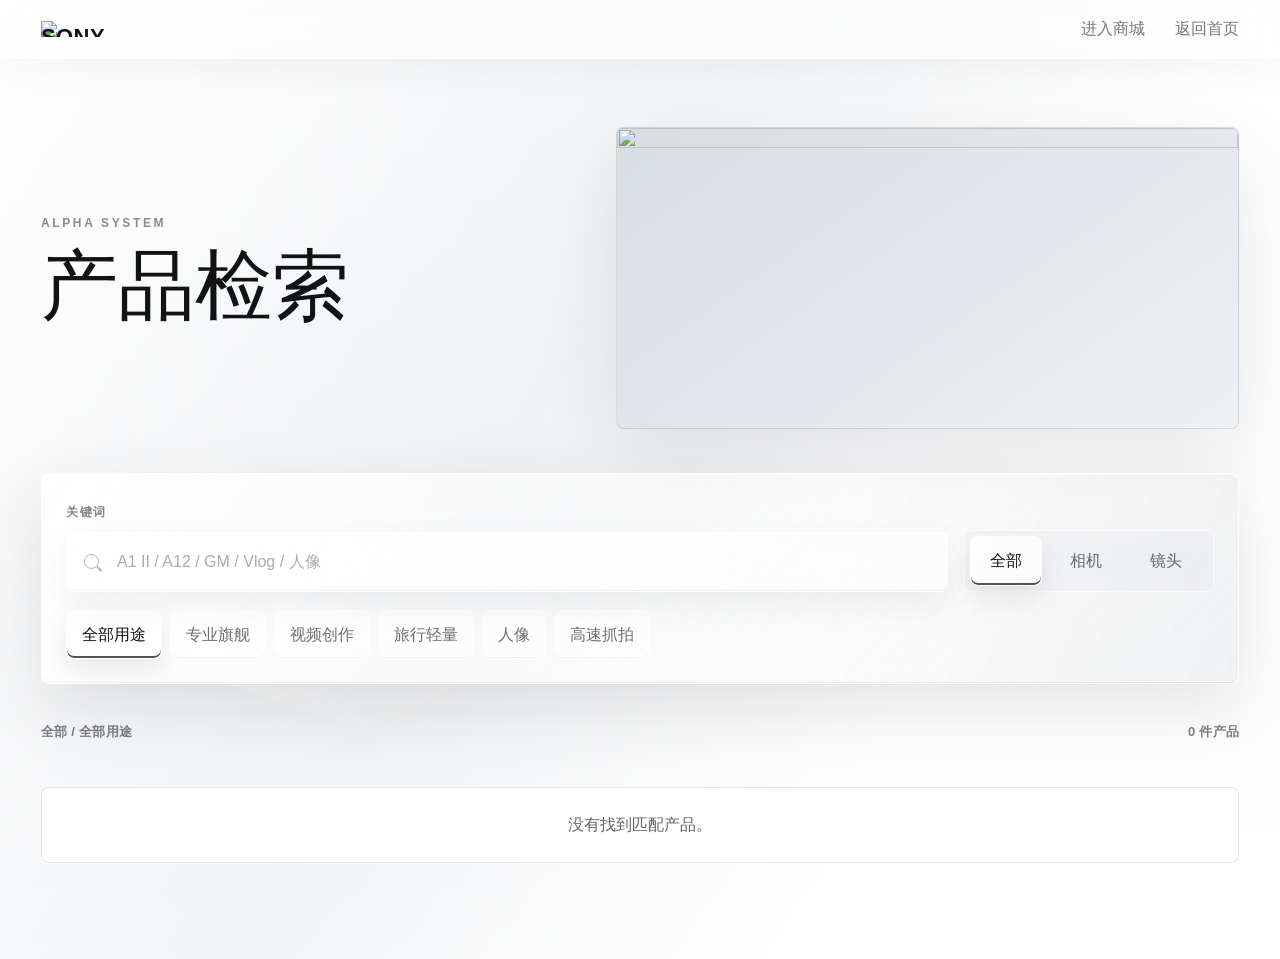
==== search.html @ 267b5fb0 "Add files via upload" ====
<!DOCTYPE html>
<html lang="zh-CN">
<head>
  <meta charset="UTF-8" />
  <meta name="viewport" content="width=device-width, initial-scale=1.0" />
  <title>Sony Alpha Search</title>
  <script>
    try {
      if (sessionStorage.getItem("sonySearchTransition") === "1") {
        document.documentElement.classList.add("search-arriving");
      }
    } catch (error) {}
  </script>
  <link rel="stylesheet" href="style.css?v=search-shop-nav" />
</head>
<body class="search-page">
  <header class="navbar">
    <div class="nav-inner">
      <a class="logo" href="index.html" aria-label="Sony Alpha Hub">
        <span class="logo-sony">
          <img src="images/sony_logo_icon_249569.png" alt="SONY">
        </span>
      </a>
      <nav class="nav-links" aria-label="&#39029;&#38754;&#23548;&#33322;">
        <a href="shop.html">&#36827;&#20837;&#21830;&#22478;</a>
        <a href="index.html">&#36820;&#22238;&#39318;&#39029;</a>
      </nav>
    </div>
  </header>

  <main class="search-shell">
    <section class="search-hero" aria-labelledby="search-title">
      <div class="search-title-block">
        <p>ALPHA SYSTEM</p>
        <h1 id="search-title">&#20135;&#21697;&#26816;&#32034;</h1>
      </div>
      <div class="search-visual" aria-hidden="true">
        <img src="images/home_alpha1ii_alphauniverse_hero.jpg" alt="">
      </div>
    </section>

    <section class="search-console" aria-label="&#26816;&#32034;&#26465;&#20214;">
      <div class="search-row">
        <div class="search-field">
          <label for="product-search">
            <span>&#20851;&#38190;&#35789;</span>
          </label>
          <div class="search-input-wrap">
            <input id="product-search" type="search" placeholder="A1 II / A12 / GM / Vlog / &#20154;&#20687;" autocomplete="off" aria-autocomplete="list" aria-controls="search-suggestions" aria-expanded="false">
            <div class="search-suggestions hidden" id="search-suggestions" role="listbox" aria-label="&#30456;&#20851;&#25628;&#32034;"></div>
          </div>
        </div>

        <div class="search-tabs" aria-label="&#20135;&#21697;&#31867;&#22411;">
          <button class="is-active" type="button" data-type="all">&#20840;&#37096;</button>
          <button type="button" data-type="camera">&#30456;&#26426;</button>
          <button type="button" data-type="lens">&#38236;&#22836;</button>
        </div>
      </div>

      <div class="search-chip-row" aria-label="&#29992;&#36884;&#31579;&#36873;">
        <button class="is-active" type="button" data-purpose="all">&#20840;&#37096;&#29992;&#36884;</button>
        <button type="button" data-purpose="pro">&#19987;&#19994;&#26071;&#33328;</button>
        <button type="button" data-purpose="video">&#35270;&#39057;&#21019;&#20316;</button>
        <button type="button" data-purpose="travel">&#26053;&#34892;&#36731;&#37327;</button>
        <button type="button" data-purpose="portrait">&#20154;&#20687;</button>
        <button type="button" data-purpose="action">&#39640;&#36895;&#25235;&#25293;</button>
      </div>
    </section>

    <section class="search-results-section" aria-live="polite">
      <div class="search-result-bar">
        <p id="search-summary">&#27491;&#22312;&#36733;&#20837;&#20135;&#21697;</p>
        <p id="search-count">0</p>
      </div>
      <div class="search-results-grid" id="search-results"></div>
      <p class="search-empty hidden" id="search-empty">&#27809;&#26377;&#25214;&#21040;&#21305;&#37197;&#20135;&#21697;&#12290;</p>
    </section>
  </main>

  <script src="data/sony_official_products_search.js" charset="UTF-8"></script>
  <script src="data/sony_official_product_details.js" charset="UTF-8"></script>
  <script src="search.js?v=shop-circle-sync" charset="UTF-8"></script>
</body>
</html>
---- style.css ----
* {
  box-sizing: border-box;
  margin: 0;
  padding: 0;
}

:root {
  --bg: #edf3f8;
  --surface: rgba(255, 255, 255, 0.86);
  --surface-strong: rgba(255, 255, 255, 0.94);
  --line: rgba(15, 23, 42, 0.08);
  --text: #102033;
  --muted: #5d6b7b;
  --accent: #0b5fff;
  --accent-soft: #dbe8ff;
  --sony-accent: #111317;
  --search-bg: #f6f7f8;
  --search-ink: #111315;
  --search-muted: #697078;
  --search-line: rgba(17, 19, 21, 0.09);
  --glass-bg: rgba(255, 255, 255, 0.58);
  --glass-bg-strong: rgba(255, 255, 255, 0.72);
  --glass-line: rgba(255, 255, 255, 0.72);
  --glass-shadow: 0 24px 70px rgba(17, 19, 21, 0.11);
  --glass-inner: inset 0 1px 0 rgba(255, 255, 255, 0.92), inset 0 -1px 0 rgba(17, 19, 21, 0.055);
  --shadow: 0 20px 50px rgba(16, 32, 51, 0.10);
  --content-max: 1800px;
  --page-gutter: clamp(18px, 3.2vw, 64px);
  --radius-soft: 8px;
}

html {
  scroll-behavior: smooth;
}

body {
  min-height: 100vh;
  font-family: "Microsoft YaHei", "PingFang SC", sans-serif;
  color: var(--text);
  line-height: 1.6;
  background:
    radial-gradient(circle at 10% 0%, rgba(11, 95, 255, 0.12), transparent 24%),
    radial-gradient(circle at 100% 0%, rgba(92, 181, 255, 0.16), transparent 22%),
    linear-gradient(180deg, #f5f8fc 0%, var(--bg) 55%, #f7fafc 100%);
}

body.intro-active {
  overflow: hidden;
}

body.is-transitioning {
  overflow: hidden;
}

a {
  color: inherit;
  text-decoration: none;
}

button,
input,
select {
  font: inherit;
}

.hidden {
  display: none !important;
}

.logo-intro {
  position: fixed;
  inset: 0;
  z-index: 9999;
  display: grid;
  place-items: center;
  overflow: hidden;
  background: transparent;
  pointer-events: none;
}

.logo-intro-backdrop {
  position: absolute;
  inset: 0;
  z-index: 0;
  background:
    linear-gradient(115deg, rgba(255, 255, 255, 0.08), transparent 38%),
    linear-gradient(160deg, #03040a 0%, #101722 48%, #050609 100%);
  will-change: opacity;
}

.logo-intro::after {
  content: "";
  position: absolute;
  inset: 0;
  z-index: 1;
  background: linear-gradient(90deg, transparent, rgba(255, 255, 255, 0.12), transparent);
  transform: translateX(-120%) skewX(-14deg);
  animation: introSweep 1.4s 0.35s ease both;
}

.logo-intro-mark {
  position: fixed;
  left: 50%;
  top: 50%;
  z-index: 2;
  width: clamp(160px, 28vw, 430px);
  text-shadow: 0 18px 48px rgba(0, 0, 0, 0.42);
  transform: translate(-50%, -50%) scale(0.94);
  transform-origin: center;
  opacity: 0;
  will-change: opacity, transform, filter;
}

.logo-intro-mark img {
  display: block;
  width: 100%;
  height: auto;
  filter: invert(1);
}

.navbar {
  position: sticky;
  top: 0;
  z-index: 100;
  backdrop-filter: blur(18px);
  background: rgba(255, 255, 255, 0.72);
  border-bottom: 1px solid rgba(255, 255, 255, 0.8);
}

.nav-inner {
  position: relative;
  width: 100%;
  max-width: var(--content-max);
  margin: 0 auto;
  padding: 16px var(--page-gutter);
  display: flex;
  align-items: center;
  justify-content: space-between;
  gap: 16px;
}

.logo {
  display: inline-flex;
  align-items: center;
  gap: 14px;
  font-size: 22px;
  font-weight: 800;
  letter-spacing: 0.02em;
}

.logo-sony {
  display: inline-flex;
  width: 72px;
  line-height: 0;
}

.logo-sony img {
  display: block;
  width: 100%;
  height: auto;
}

.logo-shop-title {
  display: inline-flex;
  align-items: center;
  border-left: 1px solid rgba(17, 19, 21, 0.18);
  padding-left: 14px;
  color: #111315;
  font-size: 17px;
  font-weight: 650;
  letter-spacing: 0.08em;
  line-height: 1;
  white-space: nowrap;
}

body.intro-active .logo-sony {
  opacity: 0;
}

.nav-links {
  display: flex;
  gap: 22px;
  color: var(--muted);
}

.nav-links a {
  position: relative;
  transition: color 0.25s ease;
}

.nav-links a:hover,
.nav-links a:focus-visible {
  color: var(--text);
}

.page-transition {
  position: fixed;
  inset: 0;
  z-index: 10000;
  overflow: hidden;
  pointer-events: none;
  opacity: 0;
  background: #ffffff;
  transform: translateY(100%);
  transition:
    opacity 0.18s ease,
    transform 0.72s cubic-bezier(0.22, 1, 0.36, 1);
}

.page-transition.is-active {
  opacity: 1;
  transform: translateY(0);
}

html.search-arriving .search-page {
  background: #ffffff;
}

html.search-arriving .search-page .navbar,
html.search-arriving .search-shell {
  opacity: 0;
  transform: translateY(18px);
  filter: blur(10px);
}

.search-arrival {
  position: fixed;
  inset: 0;
  z-index: 10000;
  background: #ffffff;
  pointer-events: none;
  animation: searchArrivalOut 0.58s 0.08s cubic-bezier(0.22, 1, 0.36, 1) forwards;
}

.search-page.is-ready .navbar,
.search-page.is-ready .search-shell {
  animation: searchContentIn 0.86s cubic-bezier(0.22, 1, 0.36, 1) both;
}

.hero {
  position: relative;
  overflow: hidden;
  min-height: 76vh;
  padding: 96px var(--page-gutter) 84px;
  display: flex;
  align-items: center;
  justify-content: center;
  text-align: center;
  color: #ffffff;
  background:
    linear-gradient(rgba(3, 10, 24, 0.66), rgba(3, 10, 24, 0.68)),
    url("images/home_alpha1ii_alphauniverse_hero.jpg") center/cover no-repeat;
}

.hero::before {
  content: "";
  position: absolute;
  inset: 0;
  background:
    radial-gradient(circle at 16% 24%, rgba(34, 118, 255, 0.28), transparent 24%),
    radial-gradient(circle at 84% 18%, rgba(255, 255, 255, 0.16), transparent 18%),
    linear-gradient(180deg, transparent 0%, rgba(3, 10, 24, 0.2) 100%);
  pointer-events: none;
}

.home-page {
  background: #111820;
}

.home-page .navbar {
  position: fixed;
  left: 0;
  right: 0;
  background: transparent;
  border-bottom: none;
  backdrop-filter: none;
  pointer-events: none;
}

.home-page .nav-inner {
  justify-content: flex-start;
  padding-top: 28px;
}

.home-page .logo-sony img {
  filter: invert(1) drop-shadow(0 10px 22px rgba(0, 0, 0, 0.34));
}

.home-page .logo {
  pointer-events: auto;
}

.home-page .nav-links {
  color: rgba(255, 255, 255, 0.78);
}

.home-page .nav-links a:hover,
.home-page .nav-links a:focus-visible {
  color: #d65a00;
}

.search-page {
  color: var(--search-ink);
  background:
    linear-gradient(118deg, rgba(255, 255, 255, 0.92), rgba(233, 236, 239, 0.52) 42%, rgba(255, 255, 255, 0.86) 72%),
    linear-gradient(180deg, #ffffff 0%, var(--search-bg) 54%, #ffffff 100%);
}

.search-page .navbar {
  position: sticky;
  background: rgba(255, 255, 255, 0.48);
  border-bottom: 1px solid rgba(255, 255, 255, 0.68);
  box-shadow: 0 12px 36px rgba(17, 19, 21, 0.045);
  backdrop-filter: blur(28px) saturate(1.28);
  -webkit-backdrop-filter: blur(28px) saturate(1.28);
}

.search-page .logo-sony img {
  filter: none;
}

.search-page .nav-links {
  color: rgba(20, 23, 26, 0.58);
}

.search-page .nav-links a:hover,
.search-page .nav-links a:focus-visible {
  color: var(--search-ink);
}

.shop-page {
  color: #111315;
  background: #f6f7f8;
}

.shop-page .navbar {
  position: sticky;
  background: rgba(255, 255, 255, 0.82);
  border-bottom: 1px solid rgba(17, 19, 21, 0.08);
  box-shadow: 0 10px 34px rgba(17, 19, 21, 0.045);
  backdrop-filter: blur(24px) saturate(1.18);
  -webkit-backdrop-filter: blur(24px) saturate(1.18);
}

.shop-page .logo-sony img {
  filter: none;
}

.shop-page .nav-links {
  color: rgba(17, 19, 21, 0.56);
}

.shop-page .nav-links a:hover,
.shop-page .nav-links a:focus-visible {
  color: #111315;
}

.store-page {
  color: #111315;
  background:
    radial-gradient(circle at top left, rgba(255, 255, 255, 0.96), rgba(244, 245, 247, 0) 42%),
    linear-gradient(180deg, #f6f7f8 0%, #eff1f3 100%);
}

.store-page .navbar {
  position: sticky;
  background: rgba(255, 255, 255, 0.82);
  border-bottom: 1px solid rgba(17, 19, 21, 0.08);
  box-shadow: 0 10px 34px rgba(17, 19, 21, 0.045);
  backdrop-filter: blur(24px) saturate(1.18);
  -webkit-backdrop-filter: blur(24px) saturate(1.18);
}

.store-page .logo-sony img {
  filter: none;
}

.store-page .nav-links {
  color: rgba(17, 19, 21, 0.56);
}

.store-page .nav-links a:hover,
.store-page .nav-links a:focus-visible {
  color: #111315;
}

.store-shell {
  width: min(1400px, calc(100vw - 48px));
  margin: 0 auto;
  padding: 28px 0 48px;
}

.store-grid {
  display: grid;
  grid-template-columns: minmax(320px, 420px) minmax(0, 1fr);
  gap: 24px;
  align-items: stretch;
}

.store-panel,
.store-map-card {
  border: 1px solid rgba(17, 19, 21, 0.08);
  border-radius: 14px;
  background: rgba(255, 255, 255, 0.76);
  box-shadow:
    0 18px 48px rgba(17, 19, 21, 0.07),
    inset 0 1px 0 rgba(255, 255, 255, 0.88);
  backdrop-filter: blur(18px) saturate(1.1);
  -webkit-backdrop-filter: blur(18px) saturate(1.1);
}

.store-panel {
  padding: 28px;
  display: flex;
  flex-direction: column;
  gap: 22px;
}

.store-panel-head {
  display: grid;
  gap: 10px;
}

.store-panel-head p,
.store-results-head p,
.store-map-head p {
  margin: 0;
  font-size: 11px;
  letter-spacing: 0.24em;
  text-transform: uppercase;
  color: rgba(17, 19, 21, 0.42);
}

.store-panel-head h1,
.store-results-head h2,
.store-map-head h2 {
  margin: 0;
  font-size: clamp(32px, 4vw, 54px);
  font-weight: 520;
  line-height: 0.94;
}

.store-results-head h2,
.store-map-head h2 {
  font-size: 22px;
  line-height: 1.02;
}

.store-lead {
  margin: 0;
  max-width: 28ch;
  color: rgba(17, 19, 21, 0.62);
  font-size: 15px;
  line-height: 1.65;
}

.store-story {
  margin: 2px 0 0;
  color: rgba(17, 19, 21, 0.58);
  font-size: 13px;
  line-height: 1.85;
}

.store-search-form,
.store-field {
  display: block;
}

.store-field span {
  display: block;
  margin-bottom: 10px;
  color: rgba(17, 19, 21, 0.56);
  font-size: 12px;
  font-weight: 600;
}

.store-search-row {
  display: grid;
  grid-template-columns: minmax(0, 1fr) auto;
  gap: 10px;
}

.store-search-row input,
.store-search-row button,
.store-map-head button,
.store-quick-actions button {
  height: 48px;
  border-radius: 10px;
  font-size: 14px;
}

.store-search-row input {
  width: 100%;
  border: 1px solid rgba(17, 19, 21, 0.08);
  padding: 0 16px;
  background: rgba(248, 249, 250, 0.96);
  color: #111315;
  outline: none;
  transition:
    border-color 0.2s ease,
    box-shadow 0.2s ease,
    background 0.2s ease;
}

.store-search-row input:focus {
  border-color: rgba(17, 19, 21, 0.16);
  background: #ffffff;
  box-shadow: 0 0 0 4px rgba(17, 19, 21, 0.05);
}

.store-search-row button,
.store-map-head button {
  border: 1px solid rgba(17, 19, 21, 0.1);
  padding: 0 18px;
  background: #111315;
  color: #ffffff;
  cursor: pointer;
  transition:
    transform 0.2s ease,
    background 0.2s ease,
    border-color 0.2s ease;
}

.store-search-row button:hover,
.store-search-row button:focus-visible,
.store-map-head button:hover,
.store-map-head button:focus-visible {
  transform: translateY(-1px);
  background: #24282c;
}

.store-search-row button[disabled] {
  opacity: 0.6;
  cursor: wait;
  transform: none;
}

.store-quick-actions {
  display: flex;
  flex-wrap: wrap;
  gap: 10px;
}

.store-quick-actions button {
  border: 1px solid rgba(17, 19, 21, 0.08);
  padding: 0 16px;
  background: rgba(255, 255, 255, 0.72);
  color: rgba(17, 19, 21, 0.76);
  cursor: pointer;
  transition:
    transform 0.2s ease,
    border-color 0.2s ease,
    background 0.2s ease,
    color 0.2s ease;
}

.store-quick-actions button:hover,
.store-quick-actions button:focus-visible {
  transform: translateY(-1px);
  border-color: rgba(17, 19, 21, 0.16);
  background: #ffffff;
  color: #111315;
}

.store-panel-note {
  display: flex;
  justify-content: space-between;
  align-items: center;
  gap: 14px;
  padding: 14px 16px;
  border: 1px solid rgba(17, 19, 21, 0.06);
  border-radius: 10px;
  background: rgba(248, 249, 250, 0.74);
  color: rgba(17, 19, 21, 0.56);
  font-size: 13px;
}

.store-panel-note a {
  color: #111315;
  text-decoration: none;
}

.store-results {
  min-height: 0;
  display: flex;
  flex-direction: column;
  gap: 14px;
}

.store-results-head {
  display: grid;
  gap: 6px;
}

.store-results-list {
  display: grid;
  gap: 12px;
  max-height: min(46vh, 480px);
  overflow: auto;
  padding-right: 4px;
}

.store-result-card {
  border: 1px solid rgba(17, 19, 21, 0.08);
  border-radius: 12px;
  padding: 16px 18px;
  background: rgba(255, 255, 255, 0.82);
  cursor: pointer;
  transition:
    transform 0.2s ease,
    border-color 0.2s ease,
    box-shadow 0.2s ease,
    background 0.2s ease;
}

.store-result-card:hover,
.store-result-card:focus-visible,
.store-result-card.is-active {
  border-color: rgba(17, 19, 21, 0.14);
  background: #ffffff;
  box-shadow: 0 12px 28px rgba(17, 19, 21, 0.06);
  transform: translateY(-1px);
}

.store-result-card.is-empty,
.store-result-card.is-loading {
  cursor: default;
}

.store-result-card.is-empty:hover,
.store-result-card.is-loading:hover {
  transform: none;
}

.store-result-card h3 {
  margin: 0 0 8px;
  font-size: 20px;
  font-weight: 520;
  line-height: 1.1;
}

.store-result-card p {
  margin: 0;
  color: rgba(17, 19, 21, 0.6);
  font-size: 13px;
  line-height: 1.7;
}

.store-result-kicker {
  margin-bottom: 10px !important;
  color: rgba(17, 19, 21, 0.4) !important;
  font-size: 11px !important;
  font-weight: 700;
  letter-spacing: 0.18em;
  text-transform: uppercase;
}

.store-map-card {
  min-height: calc(100vh - 160px);
  padding: 18px;
  display: flex;
  flex-direction: column;
  gap: 14px;
}

.store-map-head {
  display: flex;
  justify-content: space-between;
  align-items: center;
  gap: 16px;
  padding: 8px 6px 0;
}

.store-map-head button {
  height: 46px;
  border: 1px solid rgba(17, 19, 21, 0.1);
  border-radius: 10px;
  padding: 0 18px;
  background: rgba(248, 249, 250, 0.96);
  color: #111315;
  cursor: pointer;
  transition:
    transform 0.2s ease,
    background 0.2s ease,
    border-color 0.2s ease;
}

.store-map-head button:hover,
.store-map-head button:focus-visible {
  transform: translateY(-1px);
  background: #ffffff;
}

.store-map-shell {
  position: relative;
  flex: 1;
  min-height: 580px;
  overflow: hidden;
  border: 1px solid rgba(17, 19, 21, 0.08);
  border-radius: 12px;
  background:
    radial-gradient(circle at top, rgba(255, 255, 255, 0.66), rgba(240, 242, 244, 0.3)),
    #edf0f2;
}

#store-map {
  width: 100%;
  height: 100%;
}

.store-map-shell .leaflet-control-zoom {
  border: 1px solid rgba(17, 19, 21, 0.08);
  overflow: hidden;
  border-radius: 10px;
  box-shadow: 0 14px 34px rgba(17, 19, 21, 0.08);
}

.store-map-shell .leaflet-control-zoom a {
  width: 38px;
  height: 38px;
  line-height: 38px;
  color: #111315;
  background: rgba(255, 255, 255, 0.94);
}

.store-map-shell .leaflet-popup-content-wrapper,
.store-map-shell .leaflet-popup-tip {
  background: rgba(255, 255, 255, 0.96);
  color: #111315;
}

.store-map-shell .leaflet-control-attribution {
  padding: 2px 6px;
  border-radius: 8px 0 0 0;
  background: rgba(255, 255, 255, 0.86);
}

html.shop-arriving .shop-page {
  background: #ffffff;
}

html.shop-arriving .shop-page .navbar,
html.shop-arriving .shop-shell {
  opacity: 1;
  transform: none;
  filter: none;
}

html.shop-arriving .shop-page::before {
  content: "";
  position: fixed;
  inset: 0;
  z-index: 30000;
  background: #ffffff;
  pointer-events: none;
  animation: shopArrivalBackdrop 0.9s cubic-bezier(0.22, 1, 0.36, 1) forwards;
}

.shop-page.is-ready {
  animation: shopCircleReveal 0.9s cubic-bezier(0.22, 1, 0.36, 1) both;
  transform-origin: center;
}

.shop-page.is-ready .navbar,
.shop-page.is-ready .shop-shell,
.shop-page.is-ready .shop-floating-cart {
  animation: shopContentSoftIn 0.78s 0.04s cubic-bezier(0.22, 1, 0.36, 1) both;
}

.shop-shell {
  width: min(100%, var(--content-max));
  margin: 0 auto;
  padding: 18px var(--page-gutter) 96px;
}

.shop-toolbar {
  position: sticky;
  top: 70px;
  z-index: 40;
  margin-top: 0;
  display: grid;
  grid-template-columns: minmax(260px, 1fr) auto;
  gap: 18px;
  align-items: end;
  padding: 16px 0;
  background: rgba(246, 247, 248, 0.88);
  backdrop-filter: blur(20px);
  -webkit-backdrop-filter: blur(20px);
}

.shop-search {
  display: grid;
  gap: 8px;
  position: relative;
}

.shop-search span,
.shop-sort span {
  color: rgba(17, 19, 21, 0.46);
  font-size: 12px;
  font-weight: 760;
  letter-spacing: 0.12em;
}

.shop-search input,
.shop-sort select {
  height: 48px;
  border: 1px solid rgba(17, 19, 21, 0.12);
  border-radius: 8px;
  color: #111315;
  background: #ffffff;
  outline: none;
}

.shop-search input {
  width: 100%;
  padding: 0 16px;
  font-size: 16px;
}

.shop-search input:focus,
.shop-sort select:focus {
  border-color: rgba(17, 19, 21, 0.36);
  box-shadow: 0 0 0 4px rgba(17, 19, 21, 0.06);
}

#shop-search-suggestions {
  top: calc(100% + 12px);
  z-index: 140;
}

.shop-type-tabs {
  min-height: 48px;
  display: inline-flex;
  align-items: center;
  gap: 4px;
  border: 1px solid rgba(17, 19, 21, 0.12);
  border-radius: 8px;
  padding: 4px;
  background: #ffffff;
}

.shop-type-tabs button {
  min-width: 68px;
  height: 38px;
  border: 0;
  border-radius: 7px;
  padding: 0 16px;
  color: rgba(17, 19, 21, 0.56);
  background: transparent;
  font-size: 14px;
  font-weight: 680;
  cursor: pointer;
  transition: background 0.18s ease, color 0.18s ease, transform 0.18s ease;
}

.shop-type-tabs button:hover,
.shop-type-tabs button:focus-visible {
  color: #111315;
  background: #f2f3f4;
}

.shop-type-tabs button.is-active {
  color: #ffffff;
  background: #111315;
}

.navbar .shop-type-tabs {
  position: absolute;
  left: 50%;
  margin-right: 0;
  min-height: 42px;
  gap: 36px;
  border: 0;
  padding: 0;
  background: transparent;
  transform: translateX(-50%);
}

.navbar .shop-type-tabs button {
  position: relative;
  min-width: 0;
  height: 42px;
  border-radius: 0;
  padding: 0 4px;
  color: rgba(17, 19, 21, 0.5);
  background: transparent;
  font-size: 14px;
  letter-spacing: 0.12em;
}

.navbar .shop-type-tabs button.is-active {
  color: #111315;
  background: transparent;
}

.navbar .shop-type-tabs button::after {
  content: "";
  position: absolute;
  right: 4px;
  bottom: 6px;
  left: 4px;
  height: 1px;
  background: #111315;
  opacity: 0;
  transform: scaleX(0.28);
  transform-origin: center;
  transition: opacity 0.22s ease, transform 0.22s ease;
}

.navbar .shop-type-tabs button:hover,
.navbar .shop-type-tabs button:focus-visible {
  color: #111315;
  background: transparent;
}

.navbar .shop-type-tabs button.is-active::after,
.navbar .shop-type-tabs button:hover::after,
.navbar .shop-type-tabs button:focus-visible::after {
  opacity: 1;
  transform: scaleX(1);
}

.shop-sort {
  display: flex;
  align-items: end;
  gap: 14px;
}

.shop-sort select {
  min-width: 156px;
  padding: 0 38px 0 14px;
}

.shop-layout {
  margin-top: 26px;
  display: grid;
  grid-template-columns: 260px minmax(0, 1fr);
  gap: clamp(24px, 3vw, 46px);
  align-items: start;
}

.shop-filter {
  position: sticky;
  top: 166px;
  align-self: start;
  max-height: calc(100vh - 188px);
  display: grid;
  gap: 26px;
  overflow-y: auto;
  overscroll-behavior: contain;
  padding-right: 22px;
  padding-bottom: 12px;
  border-right: 1px solid rgba(17, 19, 21, 0.1);
  scrollbar-gutter: stable;
}

.shop-filter::-webkit-scrollbar {
  width: 6px;
}

.shop-filter::-webkit-scrollbar-track {
  background: transparent;
}

.shop-filter::-webkit-scrollbar-thumb {
  border-radius: 999px;
  background: rgba(17, 19, 21, 0.18);
}

.shop-filter:hover::-webkit-scrollbar-thumb {
  background: rgba(17, 19, 21, 0.28);
}

.shop-filter-head {
  display: flex;
  align-items: center;
  justify-content: space-between;
  gap: 12px;
}

.shop-filter-head p {
  color: rgba(17, 19, 21, 0.42);
  font-size: 12px;
  font-weight: 800;
  letter-spacing: 0.22em;
}

.shop-filter-head button,
.shop-filter-group button,
.shop-type-tabs button,
.shop-cart-toggle,
.shop-card-actions button,
.shop-card-actions a,
.shop-cart-head button,
.shop-cart-foot button,
.shop-cart-item button {
  border-radius: 8px;
  cursor: pointer;
}

.shop-filter-head button {
  border: 0;
  color: rgba(17, 19, 21, 0.54);
  background: transparent;
}

.shop-filter-group {
  display: grid;
  gap: 8px;
}

.shop-filter-group h2 {
  margin-bottom: 4px;
  color: rgba(17, 19, 21, 0.84);
  font-size: 15px;
  font-weight: 650;
}

.shop-filter-group button {
  border: 1px solid transparent;
  padding: 10px 12px;
  color: rgba(17, 19, 21, 0.58);
  background: transparent;
  text-align: left;
  transition: background 0.2s ease, color 0.2s ease, border-color 0.2s ease, transform 0.2s ease;
}

.shop-filter-group button:hover,
.shop-filter-group button:focus-visible,
.shop-filter-group button.is-active {
  color: #111315;
  border-color: rgba(17, 19, 21, 0.12);
  background: #ffffff;
  transform: translateX(2px);
}

.shop-products {
  min-width: 0;
}

.shop-products-head {
  margin-bottom: 18px;
  display: flex;
  align-items: center;
  justify-content: space-between;
  gap: 16px;
}

.shop-products-head p {
  color: rgba(17, 19, 21, 0.52);
  font-size: 14px;
}

.shop-cart-toggle {
  border: 1px solid rgba(17, 19, 21, 0.14);
  padding: 10px 14px;
  color: #111315;
  background: #ffffff;
  transition: transform 0.2s ease, border-color 0.2s ease;
}

.shop-cart-toggle:hover,
.shop-cart-toggle:focus-visible {
  transform: translateY(-1px);
  border-color: rgba(17, 19, 21, 0.32);
}

.shop-cart-toggle span {
  margin-left: 8px;
  color: rgba(17, 19, 21, 0.52);
}

.shop-floating-action {
  position: fixed;
  right: clamp(16px, 2.8vw, 42px);
  z-index: 18000;
  width: 58px;
  height: 58px;
  display: grid;
  place-items: center;
  border: 1px solid rgba(17, 19, 21, 0.1);
  border-radius: 8px;
  background: rgba(255, 255, 255, 0.9);
  box-shadow:
    0 18px 46px rgba(17, 19, 21, 0.16),
    inset 0 1px 0 rgba(255, 255, 255, 0.94);
  opacity: 0;
  pointer-events: none;
  transform: translateY(12px) scale(0.96);
  transition:
    opacity 0.24s ease,
    transform 0.28s cubic-bezier(0.22, 1, 0.36, 1),
    background 0.2s ease,
    border-color 0.2s ease;
  backdrop-filter: blur(18px) saturate(1.16);
  -webkit-backdrop-filter: blur(18px) saturate(1.16);
}

.shop-floating-cart {
  bottom: clamp(18px, 3vw, 42px);
}

.shop-floating-order {
  bottom: calc(clamp(18px, 3vw, 42px) + 74px);
}

.shop-floating-action.is-visible {
  opacity: 1;
  pointer-events: auto;
  transform: translateY(0) scale(1);
}

.shop-floating-action:hover,
.shop-floating-action:focus-visible {
  border-color: rgba(17, 19, 21, 0.22);
  background: #ffffff;
  transform: translateY(-2px) scale(1);
}

.shop-service-widget {
  position: fixed;
  top: 41%;
  right: clamp(16px, 2.8vw, 42px);
  z-index: 18000;
  width: 58px;
  height: 58px;
  display: flex;
  align-items: center;
  overflow: visible;
  border: 1px solid rgba(17, 19, 21, 0.1);
  border-radius: 8px;
  background: rgba(255, 255, 255, 0.9);
  box-shadow:
    0 18px 46px rgba(17, 19, 21, 0.16),
    inset 0 1px 0 rgba(255, 255, 255, 0.94);
  opacity: 0;
  pointer-events: none;
  transform: translateY(-50%) translateY(12px) scale(0.96);
  transition:
    width 0.32s cubic-bezier(0.22, 1, 0.36, 1),
    opacity 0.24s ease,
    transform 0.28s cubic-bezier(0.22, 1, 0.36, 1),
    background 0.2s ease,
    border-color 0.2s ease,
    box-shadow 0.2s ease;
  backdrop-filter: blur(18px) saturate(1.16);
  -webkit-backdrop-filter: blur(18px) saturate(1.16);
}

.shop-service-widget.is-visible {
  opacity: 1;
  pointer-events: auto;
  transform: translateY(-50%) scale(1);
}

.shop-service-widget.is-open {
  width: min(360px, calc(100vw - 32px));
}

.shop-service-widget:hover,
.shop-service-widget:focus-within {
  border-color: rgba(17, 19, 21, 0.22);
  background: #ffffff;
  transform: translateY(-50%) translateY(-2px) scale(1);
  box-shadow:
    0 22px 52px rgba(17, 19, 21, 0.18),
    inset 0 1px 0 rgba(255, 255, 255, 0.96);
}

.shop-service-widget::after {
  content: attr(data-tooltip);
  position: absolute;
  right: calc(100% + 12px);
  top: 50%;
  width: max-content;
  max-width: 140px;
  transform: translate(6px, -50%);
  border: 1px solid rgba(17, 19, 21, 0.1);
  border-radius: 8px;
  padding: 8px 10px;
  color: #111315;
  background: rgba(255, 255, 255, 0.96);
  box-shadow:
    0 14px 34px rgba(17, 19, 21, 0.14),
    inset 0 1px 0 rgba(255, 255, 255, 0.96);
  opacity: 0;
  pointer-events: none;
  font-size: 13px;
  font-weight: 680;
  white-space: nowrap;
  transition:
    opacity 0.2s ease,
    transform 0.24s cubic-bezier(0.22, 1, 0.36, 1);
  transition-delay: 0s;
}

.shop-service-widget:not(.is-open):hover::after,
.shop-service-widget:not(.is-open):focus-within::after {
  opacity: 1;
  transform: translate(0, -50%);
  transition-delay: 0.6s;
}

.shop-service-toggle {
  flex: 0 0 58px;
  width: 58px;
  height: 58px;
  display: grid;
  place-items: center;
  border: 0;
  padding: 0;
  background: transparent;
  cursor: pointer;
}

.shop-service-toggle img {
  width: 30px;
  height: 30px;
  object-fit: contain;
}

.shop-service-panel {
  min-width: 0;
  flex: 1;
  display: flex;
  align-items: center;
  gap: 10px;
  overflow: hidden;
  padding: 0 14px 0 6px;
  opacity: 0;
  transform: translateX(14px);
  pointer-events: none;
  transition:
    opacity 0.2s ease,
    transform 0.24s cubic-bezier(0.22, 1, 0.36, 1);
}

.shop-service-widget.is-open .shop-service-panel {
  opacity: 1;
  transform: translateX(0);
  pointer-events: auto;
}

.shop-service-panel input {
  width: 100%;
  min-width: 0;
  height: 40px;
  border: 1px solid rgba(17, 19, 21, 0.1);
  border-radius: 8px;
  padding: 0 14px;
  color: #111315;
  background: rgba(248, 249, 250, 0.96);
  font-size: 14px;
  outline: none;
}

.shop-service-panel input:focus {
  border-color: rgba(17, 19, 21, 0.22);
  background: #ffffff;
  box-shadow: 0 0 0 3px rgba(17, 19, 21, 0.06);
}

.shop-service-send {
  flex: 0 0 40px;
  width: 40px;
  height: 40px;
  display: grid;
  place-items: center;
  border: 1px solid rgba(17, 19, 21, 0.1);
  border-radius: 8px;
  padding: 0;
  color: #111315;
  background: rgba(248, 249, 250, 0.96);
  font-size: 20px;
  line-height: 1;
  cursor: pointer;
  transition:
    transform 0.2s ease,
    background 0.2s ease,
    border-color 0.2s ease,
    box-shadow 0.2s ease;
}

.shop-service-send:hover,
.shop-service-send:focus-visible {
  transform: translateY(-1px);
  background: #ffffff;
  border-color: rgba(17, 19, 21, 0.16);
  box-shadow: 0 8px 18px rgba(17, 19, 21, 0.08);
}

.shop-service-send img {
  width: 22px;
  height: 22px;
  object-fit: contain;
  display: block;
}

.shop-floating-action img {
  width: 30px;
  height: 30px;
  object-fit: contain;
}

.shop-floating-action::after {
  content: attr(data-tooltip);
  position: absolute;
  right: calc(100% + 12px);
  top: 50%;
  width: max-content;
  max-width: 140px;
  transform: translate(6px, -50%);
  border: 1px solid rgba(17, 19, 21, 0.1);
  border-radius: 8px;
  padding: 8px 10px;
  color: #111315;
  background: rgba(255, 255, 255, 0.96);
  box-shadow:
    0 14px 34px rgba(17, 19, 21, 0.14),
    inset 0 1px 0 rgba(255, 255, 255, 0.96);
  opacity: 0;
  pointer-events: none;
  font-size: 13px;
  font-weight: 680;
  white-space: nowrap;
  transition:
    opacity 0.2s ease,
    transform 0.24s cubic-bezier(0.22, 1, 0.36, 1);
  transition-delay: 0s;
}

.shop-floating-action:hover::after,
.shop-floating-action:focus-visible::after {
  opacity: 1;
  transform: translate(0, -50%);
  transition-delay: 0.6s;
}

.shop-floating-action > span {
  position: absolute;
  top: -7px;
  right: -7px;
  min-width: 22px;
  height: 22px;
  display: grid;
  place-items: center;
  border: 2px solid #ffffff;
  border-radius: 999px;
  padding: 0 6px;
  color: #ffffff;
  background: #111315;
  font-size: 12px;
  font-weight: 760;
  line-height: 1;
}

.shop-grid {
  display: grid;
  grid-template-columns: repeat(3, minmax(0, 1fr));
  gap: 18px;
}

.shop-card {
  overflow: hidden;
  border: 1px solid rgba(17, 19, 21, 0.09);
  border-radius: 8px;
  background: #ffffff;
  transition: transform 0.32s cubic-bezier(0.22, 1, 0.36, 1), box-shadow 0.32s ease, border-color 0.32s ease;
}

.shop-card:hover,
.shop-card:focus-within {
  transform: translateY(-3px);
  border-color: rgba(17, 19, 21, 0.18);
  box-shadow: 0 24px 58px rgba(17, 19, 21, 0.1);
}

.shop-card-media {
  display: grid;
  place-items: center;
  aspect-ratio: 4 / 3;
  padding: 22px;
  background: linear-gradient(145deg, #f7f8f9, #eceff2);
}

.shop-card-media img {
  display: block;
  width: 100%;
  height: 100%;
  object-fit: contain;
  transition: transform 0.32s ease;
}

.shop-card:hover .shop-card-media img,
.shop-card:focus-within .shop-card-media img {
  transform: scale(1.035);
}

.shop-card-body {
  padding: 18px;
}

.shop-card-meta {
  display: flex;
  flex-wrap: wrap;
  gap: 8px;
  margin-bottom: 12px;
}

.shop-card-meta span {
  border: 1px solid rgba(17, 19, 21, 0.1);
  border-radius: 8px;
  padding: 5px 8px;
  color: rgba(17, 19, 21, 0.52);
  font-size: 12px;
}

.shop-card h2 {
  min-height: 2.35em;
  color: #111315;
  font-size: clamp(20px, 1.5vw, 28px);
  font-weight: 560;
  line-height: 1.18;
}

.shop-card p {
  min-height: 3.2em;
  margin-top: 10px;
  color: rgba(17, 19, 21, 0.58);
  font-size: 14px;
}

.shop-card-price {
  min-height: 74px;
  margin-top: 16px;
  padding-top: 14px;
  border-top: 1px solid rgba(17, 19, 21, 0.08);
  display: grid;
  gap: 2px;
}

.shop-card-price span,
.shop-card-price em {
  color: rgba(17, 19, 21, 0.48);
  font-size: 12px;
  font-style: normal;
}

.shop-card-price strong {
  color: #111315;
  font-size: 24px;
  font-weight: 560;
  line-height: 1.18;
}

.shop-card-price-row {
  display: inline-flex;
  align-items: baseline;
  gap: 10px;
  flex-wrap: wrap;
}

.shop-card-price-row b {
  color: rgba(17, 19, 21, 0.34);
  font-size: 16px;
  font-weight: 520;
  text-decoration: line-through;
  text-decoration-thickness: 1px;
}

.shop-card-price.is-missing strong {
  color: rgba(17, 19, 21, 0.46);
}

.shop-card-actions {
  margin-top: 18px;
  display: grid;
  grid-template-columns: 1fr 1fr;
  gap: 10px;
}

.shop-card-actions button,
.shop-card-actions a {
  display: inline-flex;
  justify-content: center;
  align-items: center;
  min-height: 42px;
  border: 1px solid #111315;
  color: #ffffff;
  background: #111315;
  transition: transform 0.2s ease, background 0.2s ease, border-color 0.2s ease;
}

.shop-card-actions .shop-card-secondary-action,
.shop-card-actions a {
  color: #111315;
  background: #ffffff;
}

.shop-card-actions button:hover,
.shop-card-actions button:focus-visible,
.shop-card-actions a:hover,
.shop-card-actions a:focus-visible {
  transform: translateY(-1px);
  border-color: #2b2f33;
}

.shop-card-actions .shop-card-secondary-action:hover,
.shop-card-actions .shop-card-secondary-action:focus-visible,
.shop-card-actions button:hover,
.shop-card-actions button:focus-visible {
  background: #2b2f33;
}

.shop-card-actions .shop-card-secondary-action:hover,
.shop-card-actions .shop-card-secondary-action:focus-visible {
  color: #111315;
  background: #f6f7f8;
}

.shop-empty {
  margin-top: 22px;
  padding: 24px;
  border: 1px solid rgba(17, 19, 21, 0.1);
  border-radius: 8px;
  color: rgba(17, 19, 21, 0.56);
  background: #ffffff;
  text-align: center;
}

.shop-contact-footer {
  margin-top: 56px;
  border-top: 1px solid rgba(17, 19, 21, 0.08);
  padding: 30px 0 8px;
  scroll-margin-top: 104px;
}

.shop-contact-inner {
  display: grid;
  grid-template-columns: minmax(220px, 320px) minmax(0, 1fr);
  gap: 28px;
  align-items: end;
}

.shop-contact-copy {
  display: grid;
  gap: 8px;
}

.shop-contact-copy p {
  color: rgba(17, 19, 21, 0.42);
  font-size: 12px;
  font-weight: 760;
  letter-spacing: 0.16em;
}

.shop-contact-copy h2 {
  color: #111315;
  font-size: clamp(24px, 2.2vw, 34px);
  font-weight: 560;
  line-height: 1.06;
}

.shop-contact-copy span {
  color: rgba(17, 19, 21, 0.56);
  font-size: 14px;
  line-height: 1.7;
}

.shop-contact-links {
  display: grid;
  grid-template-columns: repeat(5, minmax(0, 1fr));
  gap: 12px;
}

.shop-contact-link {
  min-height: 110px;
  display: grid;
  justify-items: center;
  align-content: center;
  gap: 12px;
  border: 1px solid rgba(17, 19, 21, 0.08);
  border-radius: 8px;
  padding: 18px 14px;
  color: #111315;
  background: #ffffff;
  box-shadow: 0 10px 26px rgba(17, 19, 21, 0.04);
  transition:
    transform 0.24s cubic-bezier(0.22, 1, 0.36, 1),
    border-color 0.24s ease,
    box-shadow 0.24s ease;
}

.shop-contact-link:hover,
.shop-contact-link:focus-visible {
  transform: translateY(-2px);
  border-color: rgba(17, 19, 21, 0.16);
  box-shadow: 0 18px 38px rgba(17, 19, 21, 0.08);
}

.shop-contact-link img {
  width: 32px;
  height: 32px;
  object-fit: contain;
}

.shop-contact-link span {
  color: rgba(17, 19, 21, 0.78);
  font-size: 13px;
  font-weight: 600;
  line-height: 1.2;
}

.shop-payment-support {
  margin-top: 26px;
  padding-top: 26px;
  border-top: 1px solid rgba(17, 19, 21, 0.08);
  display: grid;
  grid-template-columns: minmax(220px, 320px) minmax(0, 1fr);
  gap: 28px;
  align-items: center;
}

.shop-support-copy {
  display: grid;
  gap: 8px;
  align-content: center;
  min-height: 100%;
}

.shop-support-copy p {
  color: rgba(17, 19, 21, 0.42);
  font-size: 12px;
  font-weight: 760;
  letter-spacing: 0.16em;
}

.shop-support-copy h2 {
  color: #111315;
  font-size: clamp(22px, 2vw, 30px);
  font-weight: 560;
  line-height: 1.08;
}

.shop-support-copy span {
  color: rgba(17, 19, 21, 0.56);
  font-size: 14px;
  line-height: 1.7;
}

.shop-support-grid {
  display: grid;
  grid-template-columns: repeat(4, minmax(0, 1fr));
  gap: 12px;
}

.shop-support-item {
  min-height: 96px;
  display: grid;
  justify-items: center;
  align-content: center;
  gap: 10px;
  border: 1px solid rgba(17, 19, 21, 0.08);
  border-radius: 8px;
  padding: 16px 12px;
  background: #ffffff;
  box-shadow: 0 10px 26px rgba(17, 19, 21, 0.04);
}

.shop-support-item img {
  width: auto;
  max-width: 82px;
  height: 24px;
  object-fit: contain;
}

.shop-support-item span {
  color: rgba(17, 19, 21, 0.72);
  font-size: 12px;
  font-weight: 600;
  text-align: center;
  line-height: 1.25;
}

.shop-cart,
.shop-orders {
  position: fixed;
  inset: 0;
  z-index: 21000;
  display: flex;
  justify-content: flex-end;
  background: rgba(17, 19, 21, 0.18);
  opacity: 0;
  pointer-events: none;
  transition: opacity 0.24s ease;
  backdrop-filter: blur(14px);
  -webkit-backdrop-filter: blur(14px);
}

.shop-cart.is-open,
.shop-orders.is-open {
  opacity: 1;
  pointer-events: auto;
}

.shop-cart-panel,
.shop-orders-panel {
  width: min(420px, 100%);
  height: 100%;
  display: grid;
  grid-template-rows: auto minmax(0, 1fr) auto;
  background: #ffffff;
  box-shadow: -22px 0 70px rgba(17, 19, 21, 0.18);
  transform: translateX(18px);
  transition: transform 0.28s cubic-bezier(0.22, 1, 0.36, 1);
}

.shop-orders-panel {
  position: relative;
  width: min(620px, 100%);
}

.shop-cart.is-open .shop-cart-panel,
.shop-orders.is-open .shop-orders-panel {
  transform: translateX(0);
}

.shop-cart-head,
.shop-cart-foot {
  padding: 22px;
}

.shop-cart-head {
  display: flex;
  justify-content: space-between;
  gap: 18px;
  border-bottom: 1px solid rgba(17, 19, 21, 0.08);
}

.shop-cart-head p {
  color: rgba(17, 19, 21, 0.42);
  font-size: 11px;
  font-weight: 800;
  letter-spacing: 0.2em;
}

.shop-cart-head h2 {
  margin-top: 4px;
  color: #111315;
  font-size: 28px;
  font-weight: 540;
}

.shop-cart-head button,
.shop-cart-foot button,
.shop-cart-item button {
  border: 1px solid rgba(17, 19, 21, 0.12);
  padding: 8px 12px;
  color: rgba(17, 19, 21, 0.64);
  background: #ffffff;
}

.shop-cart-head .shop-cart-close-icon {
  width: 36px;
  height: 36px;
  display: grid;
  place-items: center;
  border: 0;
  border-radius: 8px;
  padding: 0;
  color: #000000;
  background: transparent;
  font-size: 28px;
  font-weight: 360;
  line-height: 1;
  transition: transform 0.18s ease;
}

.shop-cart-head .shop-cart-close-icon:hover,
.shop-cart-head .shop-cart-close-icon:focus-visible {
  transform: scale(1.06);
}

.shop-orders-list {
  overflow-y: auto;
  padding: 16px 22px 26px;
}

.shop-orders.is-managing .shop-orders-list {
  padding-bottom: 92px;
}

.shop-orders-empty {
  padding: 26px 0;
  color: rgba(17, 19, 21, 0.5);
}

.shop-orders-head-actions {
  display: inline-flex;
  align-items: start;
  gap: 10px;
}

.shop-orders-manage {
  min-height: 36px;
  border: 1px solid rgba(17, 19, 21, 0.12);
  border-radius: 8px;
  padding: 0 14px;
  color: #111315;
  background: #ffffff;
  font-size: 13px;
  font-weight: 680;
  transition: background 0.18s ease, border-color 0.18s ease, color 0.18s ease;
}

.shop-orders-manage:hover,
.shop-orders-manage:focus-visible,
.shop-orders-manage[aria-pressed="true"] {
  border-color: #111315;
  color: #ffffff;
  background: #111315;
}

.shop-orders-manage:disabled {
  opacity: 0.38;
  cursor: default;
  border-color: rgba(17, 19, 21, 0.12);
  color: rgba(17, 19, 21, 0.46);
  background: #ffffff;
}

.shop-order-card {
  position: relative;
  border: 1px solid rgba(17, 19, 21, 0.1);
  border-radius: 8px;
  padding: 18px;
  background: #ffffff;
  box-shadow: 0 18px 44px rgba(17, 19, 21, 0.07);
  transition: border-color 0.2s ease, background 0.2s ease, transform 0.2s ease;
}

.shop-order-card + .shop-order-card {
  margin-top: 14px;
}

.shop-order-card.is-manageable {
  padding-left: 58px;
  cursor: pointer;
}

.shop-order-card.is-manageable:hover,
.shop-order-card.is-selected {
  border-color: rgba(17, 19, 21, 0.34);
  background: #fbfbfc;
}

.shop-order-select {
  position: absolute;
  left: 18px;
  top: 20px;
  width: 24px;
  height: 24px;
  display: grid;
  place-items: center;
  border: 1px solid rgba(17, 19, 21, 0.2);
  border-radius: 999px;
  padding: 0;
  background: #ffffff;
  transition: background 0.18s ease, border-color 0.18s ease, transform 0.18s ease;
}

.shop-order-select span {
  width: 9px;
  height: 9px;
  border-radius: 999px;
  background: transparent;
  transition: background 0.18s ease;
}

.shop-order-select[aria-pressed="true"] {
  border-color: #111315;
  background: #111315;
}

.shop-order-select[aria-pressed="true"] span {
  background: #ffffff;
}

.shop-order-select:hover,
.shop-order-select:focus-visible {
  transform: scale(1.06);
}

.shop-order-card-head {
  display: flex;
  justify-content: space-between;
  gap: 18px;
  align-items: start;
  padding-bottom: 14px;
  border-bottom: 1px solid rgba(17, 19, 21, 0.08);
}

.shop-order-card-head p {
  color: rgba(17, 19, 21, 0.42);
  font-size: 11px;
  font-weight: 800;
  letter-spacing: 0.18em;
}

.shop-order-card-head h3 {
  margin-top: 5px;
  color: #111315;
  font-size: 20px;
  font-weight: 640;
}

.shop-order-card-head > strong {
  color: #111315;
  font-size: 22px;
  font-weight: 660;
  white-space: nowrap;
}

.shop-order-products {
  display: grid;
  gap: 8px;
  margin: 14px 0;
  padding: 0;
  list-style: none;
}

.shop-order-products li,
.shop-order-meta div {
  display: flex;
  justify-content: space-between;
  gap: 16px;
}

.shop-order-products li {
  color: rgba(17, 19, 21, 0.72);
  font-size: 14px;
}

.shop-order-products strong {
  color: #111315;
  font-weight: 650;
  white-space: nowrap;
}

.shop-order-meta {
  display: grid;
  gap: 9px;
  padding-top: 14px;
  border-top: 1px solid rgba(17, 19, 21, 0.08);
}

.shop-order-meta span {
  color: rgba(17, 19, 21, 0.48);
  font-size: 12px;
}

.shop-order-meta strong {
  max-width: 68%;
  color: #111315;
  font-size: 12px;
  font-weight: 620;
  text-align: right;
}

.shop-orders-bulk-bar {
  position: absolute;
  right: 18px;
  bottom: 18px;
  left: 18px;
  z-index: 2;
  display: flex;
  justify-content: space-between;
  gap: 14px;
  align-items: center;
  border: 1px solid rgba(17, 19, 21, 0.12);
  border-radius: 8px;
  padding: 12px 14px;
  background: rgba(255, 255, 255, 0.96);
  box-shadow: 0 18px 46px rgba(17, 19, 21, 0.14);
  backdrop-filter: blur(18px) saturate(1.1);
  -webkit-backdrop-filter: blur(18px) saturate(1.1);
}

.shop-orders-bulk-bar > span {
  color: rgba(17, 19, 21, 0.62);
  font-size: 13px;
  font-weight: 650;
}

.shop-orders-bulk-bar div {
  display: inline-flex;
  gap: 8px;
}

.shop-orders-bulk-bar button {
  min-height: 34px;
  border: 1px solid #111315;
  border-radius: 8px;
  padding: 0 14px;
  color: #111315;
  background: #ffffff;
  font-size: 13px;
  font-weight: 680;
  transition: background 0.18s ease, color 0.18s ease, opacity 0.18s ease;
}

.shop-orders-bulk-bar #shop-orders-delete-selected {
  color: #ffffff;
  background: #111315;
}

.shop-orders-bulk-bar button:disabled {
  opacity: 0.34;
  cursor: default;
}

.shop-orders-bulk-bar button:not(:disabled):hover,
.shop-orders-bulk-bar button:not(:disabled):focus-visible {
  color: #ffffff;
  background: #2b2f33;
}

.shop-cart-items {
  overflow-y: auto;
  padding: 12px 22px;
}

.shop-cart-empty {
  padding: 26px 0;
  color: rgba(17, 19, 21, 0.5);
}

.shop-cart-item {
  display: grid;
  grid-template-columns: 112px minmax(0, 1fr) auto;
  gap: 16px;
  align-items: start;
  padding: 16px 0;
  border-bottom: 1px solid rgba(17, 19, 21, 0.08);
}

.shop-cart-item img {
  width: 112px;
  height: 104px;
  object-fit: contain;
  border-radius: 0;
  background: transparent;
}

.shop-cart-item strong,
.shop-cart-item span {
  display: block;
}

.shop-cart-item strong {
  color: #111315;
  font-size: 16px;
  line-height: 1.25;
}

.shop-cart-item span {
  margin-top: 7px;
  color: rgba(17, 19, 21, 0.5);
  font-size: 13px;
}

.shop-cart-copy {
  min-width: 0;
  min-height: 104px;
  display: grid;
  align-content: center;
}

.shop-cart-price {
  color: rgba(17, 19, 21, 0.58);
  font-size: 14px;
  font-weight: 620;
}

.shop-cart-quantity {
  width: max-content;
  margin-top: 12px;
  display: inline-grid;
  grid-template-columns: 30px minmax(34px, auto) 30px;
  align-items: center;
  overflow: hidden;
  border: 1px solid rgba(17, 19, 21, 0.12);
  border-radius: 8px;
  background: #f7f8f9;
}

.shop-cart-quantity .shop-cart-quantity-button {
  width: 30px;
  min-height: 30px;
  border: 0;
  border-radius: 0;
  padding: 0;
  color: #111315;
  background: transparent;
  font-size: 17px;
  line-height: 1;
  transition: background 0.18s ease, color 0.18s ease;
}

.shop-cart-quantity .shop-cart-quantity-button:hover,
.shop-cart-quantity .shop-cart-quantity-button:focus-visible {
  color: #000000;
  background: #ffffff;
}

.shop-cart-quantity .shop-cart-quantity-button:disabled {
  color: rgba(17, 19, 21, 0.24);
  cursor: default;
  background: transparent;
}

.shop-cart-quantity .shop-cart-quantity-value {
  margin-top: 0;
  min-width: 34px;
  display: grid;
  place-items: center;
  border-right: 1px solid rgba(17, 19, 21, 0.08);
  border-left: 1px solid rgba(17, 19, 21, 0.08);
  color: #111315;
  font-size: 13px;
  font-weight: 720;
}

.shop-cart-actions {
  justify-self: end;
  min-width: 72px;
  display: grid;
  justify-items: end;
  align-content: start;
}

.shop-cart-remove {
  display: inline-flex;
  align-items: center;
  justify-content: center;
  gap: 7px;
  white-space: nowrap;
  min-height: 36px;
  border-color: rgba(17, 19, 21, 0.1);
  padding: 8px 13px;
  color: rgba(17, 19, 21, 0.56);
  background:
    linear-gradient(180deg, rgba(255, 255, 255, 0.92), rgba(247, 248, 249, 0.78));
  box-shadow:
    inset 0 1px 0 rgba(255, 255, 255, 0.96),
    0 8px 18px rgba(17, 19, 21, 0.04);
  font-size: 13px;
  font-weight: 680;
  transition:
    color 0.18s ease,
    border-color 0.18s ease,
    background 0.18s ease,
    box-shadow 0.18s ease,
    transform 0.18s ease;
}

.shop-cart-remove::before {
  content: "";
  width: 4px;
  height: 4px;
  border-radius: 999px;
  background: currentColor;
  opacity: 0.36;
}

.shop-cart-remove:hover,
.shop-cart-remove:focus-visible {
  color: #111315;
  border-color: rgba(17, 19, 21, 0.22);
  background:
    linear-gradient(180deg, #ffffff, rgba(248, 249, 250, 0.94));
  box-shadow:
    inset 0 1px 0 rgba(255, 255, 255, 1),
    0 12px 24px rgba(17, 19, 21, 0.08);
  transform: translateY(-1px);
}

.shop-remove-confirm {
  position: fixed;
  inset: 0;
  z-index: 23000;
  display: grid;
  place-items: center;
  padding: 24px;
  background: rgba(17, 19, 21, 0.22);
  opacity: 0;
  pointer-events: none;
  transition: opacity 0.24s ease;
  backdrop-filter: blur(16px) saturate(1.08);
  -webkit-backdrop-filter: blur(16px) saturate(1.08);
}

.shop-remove-confirm.is-open {
  opacity: 1;
  pointer-events: auto;
}

.shop-remove-confirm-dialog {
  width: min(380px, 100%);
  border: 1px solid rgba(17, 19, 21, 0.1);
  border-radius: 8px;
  padding: 28px;
  background: rgba(255, 255, 255, 0.96);
  box-shadow:
    0 32px 80px rgba(17, 19, 21, 0.2),
    inset 0 1px 0 rgba(255, 255, 255, 1);
  opacity: 0;
  transform: translateY(10px) scale(0.97);
  transition:
    opacity 0.26s ease,
    transform 0.3s cubic-bezier(0.22, 1, 0.36, 1);
}

.shop-remove-confirm.is-open .shop-remove-confirm-dialog {
  opacity: 1;
  transform: translateY(0) scale(1);
}

.shop-remove-confirm-dialog p {
  margin-bottom: 10px;
  color: rgba(17, 19, 21, 0.42);
  font-size: 11px;
  font-weight: 800;
  letter-spacing: 0.2em;
}

.shop-remove-confirm-dialog h2 {
  color: #111315;
  font-size: 28px;
  font-weight: 540;
  line-height: 1.18;
}

.shop-remove-confirm-dialog > span {
  display: block;
  margin-top: 12px;
  color: rgba(17, 19, 21, 0.58);
  font-size: 14px;
  line-height: 1.7;
}

.shop-remove-confirm-actions {
  margin-top: 24px;
  display: grid;
  grid-template-columns: 1fr 1fr;
  gap: 10px;
}

.shop-remove-confirm-actions button {
  min-height: 44px;
  border-radius: 8px;
  cursor: pointer;
  transition:
    color 0.18s ease,
    border-color 0.18s ease,
    background 0.18s ease,
    transform 0.18s ease;
}

.shop-remove-confirm-cancel {
  border: 1px solid rgba(17, 19, 21, 0.12);
  color: rgba(17, 19, 21, 0.68);
  background: #ffffff;
}

.shop-remove-confirm-accept {
  border: 1px solid #111315;
  color: #ffffff;
  background: #111315;
}

.shop-remove-confirm-actions button:hover,
.shop-remove-confirm-actions button:focus-visible {
  transform: translateY(-1px);
}

.shop-remove-confirm-cancel:hover,
.shop-remove-confirm-cancel:focus-visible {
  color: #111315;
  border-color: rgba(17, 19, 21, 0.24);
}

.shop-remove-confirm-accept:hover,
.shop-remove-confirm-accept:focus-visible {
  border-color: #2b2f33;
  background: #2b2f33;
}

.shop-cart-foot {
  border-top: 1px solid rgba(17, 19, 21, 0.08);
}

.shop-cart-foot p {
  margin-bottom: 12px;
  color: rgba(17, 19, 21, 0.56);
  font-size: 13px;
}

.shop-cart-summary {
  display: grid;
  gap: 8px;
  margin-bottom: 14px;
  padding-bottom: 14px;
  border-bottom: 1px solid rgba(17, 19, 21, 0.08);
}

.shop-cart-summary div {
  display: flex;
  justify-content: space-between;
  gap: 14px;
  color: rgba(17, 19, 21, 0.56);
  font-size: 13px;
}

.shop-cart-summary strong {
  color: #111315;
  font-weight: 620;
}

.shop-pay-button {
  width: 100%;
  min-height: 46px;
  border: 1px solid #111315;
  border-radius: 8px;
  color: #ffffff;
  background: #111315;
  cursor: pointer;
  transition: transform 0.2s ease, background 0.2s ease, opacity 0.2s ease;
}

.shop-cart-foot .shop-checkout-button,
.shop-cart-foot #shop-cart-clear {
  width: 100%;
  min-height: 46px;
  border: 1px solid #111315;
  border-radius: 8px;
  padding: 0 16px;
  color: #ffffff;
  background: #111315;
  font-size: 15px;
  font-weight: 720;
  cursor: pointer;
  box-shadow:
    inset 0 1px 0 rgba(255, 255, 255, 0.12),
    0 12px 28px rgba(17, 19, 21, 0.12);
  transition:
    transform 0.2s ease,
    background 0.2s ease,
    box-shadow 0.2s ease,
    opacity 0.2s ease;
}

.shop-cart-foot .shop-checkout-button {
  margin-bottom: 10px;
}

.shop-price-note {
  margin: 0 0 12px;
  color: rgba(17, 19, 21, 0.5);
  font-size: 12px;
  line-height: 1.5;
}

.shop-checkout-button:hover,
.shop-checkout-button:focus-visible,
.shop-cart-foot #shop-cart-clear:hover,
.shop-cart-foot #shop-cart-clear:focus-visible,
.shop-pay-button:hover,
.shop-pay-button:focus-visible {
  transform: translateY(-1px);
  background: #2b2f33;
}

.shop-cart-foot .shop-checkout-button:hover,
.shop-cart-foot .shop-checkout-button:focus-visible,
.shop-cart-foot #shop-cart-clear:hover,
.shop-cart-foot #shop-cart-clear:focus-visible {
  box-shadow:
    inset 0 1px 0 rgba(255, 255, 255, 0.14),
    0 16px 34px rgba(17, 19, 21, 0.16);
}

.shop-checkout-button:disabled {
  opacity: 0.42;
  cursor: not-allowed;
  transform: none;
}

.shop-checkout {
  position: fixed;
  inset: 0;
  z-index: 22000;
  display: grid;
  place-items: center;
  padding: 18px;
  background: rgba(17, 19, 21, 0.24);
  opacity: 0;
  pointer-events: none;
  transition: opacity 0.24s ease;
  backdrop-filter: blur(16px);
  -webkit-backdrop-filter: blur(16px);
}

.shop-checkout.is-open {
  opacity: 1;
  pointer-events: auto;
}

.shop-checkout-dialog {
  position: relative;
  width: min(720px, 100%);
  max-height: min(86vh, 760px);
  overflow-x: hidden;
  overflow-y: auto;
  border: 1px solid rgba(17, 19, 21, 0.08);
  border-radius: 8px;
  padding: clamp(24px, 4vw, 42px);
  background: #ffffff;
  box-shadow: 0 36px 100px rgba(17, 19, 21, 0.22);
  transform: translateY(10px) scale(0.99);
  transition: transform 0.28s cubic-bezier(0.22, 1, 0.36, 1);
}

.shop-checkout.is-open .shop-checkout-dialog {
  transform: translateY(0) scale(1);
}

.shop-checkout-close {
  position: absolute;
  top: 16px;
  right: 16px;
  border: 1px solid rgba(17, 19, 21, 0.12);
  border-radius: 8px;
  padding: 8px 12px;
  color: rgba(17, 19, 21, 0.64);
  background: #ffffff;
  cursor: pointer;
}

.shop-checkout-close.shop-payment-close-icon {
  top: 14px;
  right: 14px;
  border: 0;
  background: transparent;
}

.shop-checkout-dialog > p:first-of-type {
  margin-bottom: 8px;
  color: rgba(17, 19, 21, 0.42);
  font-size: 12px;
  font-weight: 800;
  letter-spacing: 0.2em;
}

.shop-checkout-dialog h2 {
  color: #111315;
  font-size: clamp(34px, 4vw, 54px);
  font-weight: 520;
  line-height: 1;
}

.shop-checkout-timer {
  width: max-content;
  margin-top: 14px;
  display: inline-flex;
  align-items: center;
  gap: 10px;
  color: rgba(17, 19, 21, 0.52);
  font-size: 12px;
  font-weight: 680;
}

.shop-checkout-timer strong {
  color: #111315;
  font-size: 14px;
  font-weight: 760;
  letter-spacing: 0.02em;
}

.shop-checkout-grid {
  margin-top: 28px;
  display: grid;
  grid-template-columns: repeat(2, minmax(0, 1fr));
  gap: 14px;
}

.shop-checkout-grid > label,
.shop-address-field,
.shop-payment-field {
  display: grid;
  gap: 8px;
}

.shop-checkout-grid span {
  color: rgba(17, 19, 21, 0.48);
  font-size: 12px;
  font-weight: 760;
  letter-spacing: 0.08em;
}

.shop-checkout-grid input:not([type="radio"]),
.shop-checkout-grid select {
  height: 46px;
  border: 1px solid rgba(17, 19, 21, 0.12);
  border-radius: 8px;
  padding: 0 12px;
  color: #111315;
  background: #f8f9fa;
  outline: none;
}

.shop-checkout-grid input::placeholder {
  color: rgba(17, 19, 21, 0.32);
}

.shop-checkout-grid input:not([type="radio"]):focus,
.shop-checkout-grid select:focus {
  border-color: rgba(17, 19, 21, 0.28);
  background: #ffffff;
}

.shop-checkout-grid input.is-invalid,
.shop-checkout-grid select.is-invalid,
.shop-phone-field:has(input.is-invalid) {
  border-color: #c62828;
  background: #fff7f7;
  box-shadow: 0 0 0 2px rgba(198, 40, 40, 0.08);
}

.shop-checkout-error {
  margin-top: 14px;
  color: #c62828;
  font-size: 13px;
  font-weight: 680;
}

.shop-phone-field {
  height: 46px;
  display: grid;
  grid-template-columns: 96px minmax(0, 1fr);
  align-items: center;
  border: 1px solid rgba(17, 19, 21, 0.12);
  border-radius: 8px;
  background: #f8f9fa;
  overflow: hidden;
}

.shop-phone-field .shop-country-code {
  height: 100%;
  display: flex;
  align-items: center;
  justify-content: center;
  gap: 7px;
  border-right: 1px solid rgba(17, 19, 21, 0.1);
  padding: 0 10px;
  color: rgba(17, 19, 21, 0.72);
  background: #ffffff;
  font-size: 14px;
  font-weight: 720;
}

.shop-phone-field .shop-country-code img {
  width: 22px;
  height: 15px;
  object-fit: cover;
  box-shadow: 0 0 0 1px rgba(17, 19, 21, 0.08);
}

.shop-phone-field .shop-country-code strong {
  color: #111315;
  font-size: 14px;
  font-weight: 720;
}

.shop-phone-field input:not([type="radio"]) {
  height: 100%;
  border: 0;
  border-radius: 0;
  background: transparent;
}

.shop-phone-field:focus-within {
  border-color: rgba(17, 19, 21, 0.28);
  background: #ffffff;
}

.shop-address-picker {
  display: grid;
  grid-template-columns: repeat(3, minmax(0, 1fr));
  gap: 10px;
}

.shop-address-detail-row {
  display: grid;
  grid-template-columns: minmax(0, 1fr) 112px;
  gap: 10px;
}

.shop-address-map-trigger {
  height: 46px;
  border: 1px solid rgba(17, 19, 21, 0.12);
  border-radius: 8px;
  color: #111315;
  background: #ffffff;
  cursor: pointer;
  transition:
    transform 0.2s ease,
    border-color 0.2s ease,
    background 0.2s ease,
    box-shadow 0.2s ease;
}

.shop-address-map-trigger:hover,
.shop-address-map-trigger:focus-visible {
  transform: translateY(-1px);
  border-color: rgba(17, 19, 21, 0.18);
  background: #ffffff;
  box-shadow: 0 10px 24px rgba(17, 19, 21, 0.06);
}

.shop-card-fields {
  display: grid;
  grid-column: 1 / span 1;
  grid-template-columns: minmax(0, 1fr) 92px;
  gap: 14px;
}

.shop-card-fields label {
  display: grid;
  gap: 8px;
}

.shop-delivery-field {
  grid-column: 1 / span 1;
}

.shop-payment-select {
  height: 46px;
  display: grid;
  grid-template-columns: minmax(0, 1fr) 116px;
  align-items: center;
  overflow: hidden;
  border: 1px solid rgba(17, 19, 21, 0.12);
  border-radius: 8px;
  background: #f8f9fa;
}

.shop-payment-select:focus-within {
  border-color: rgba(17, 19, 21, 0.28);
  background: #ffffff;
}

.shop-payment-select select {
  height: 100%;
  border: 0;
  border-radius: 0;
  background: transparent;
}

.shop-payment-logo {
  height: 100%;
  display: grid;
  place-items: center;
  border-left: 1px solid rgba(17, 19, 21, 0.1);
  background: #ffffff;
}

.shop-payment-logo img {
  max-width: 88px;
  max-height: 28px;
  object-fit: contain;
}

.shop-checkout-wide {
  grid-column: 1 / -1;
}

.shop-checkout-total {
  margin-top: 24px;
  padding: 18px 0;
  border-top: 1px solid rgba(17, 19, 21, 0.1);
  display: flex;
  justify-content: space-between;
  gap: 20px;
  align-items: baseline;
}

.shop-checkout-total span {
  color: rgba(17, 19, 21, 0.56);
}

.shop-checkout-total strong {
  color: #111315;
  font-size: 30px;
  font-weight: 540;
}

.shop-checkout-breakdown {
  display: grid;
  gap: 7px;
  margin-top: -6px;
  margin-bottom: 18px;
  color: rgba(17, 19, 21, 0.52);
  font-size: 14px;
}

.shop-checkout-breakdown div {
  display: flex;
  justify-content: space-between;
  gap: 20px;
}

.shop-checkout-breakdown strong {
  color: rgba(17, 19, 21, 0.74);
  font-size: 16px;
  font-weight: 620;
}

.shop-checkout-hint {
  margin-top: 12px;
  color: rgba(17, 19, 21, 0.56);
  font-size: 13px;
  text-align: center;
}

.shop-pay-button:disabled {
  opacity: 0.42;
  cursor: not-allowed;
  transform: none;
  background: #111315;
}

.shop-payment-modal {
  position: fixed;
  inset: 0;
  z-index: 24000;
  display: grid;
  place-items: center;
  padding: 24px;
  background: rgba(17, 19, 21, 0.24);
  opacity: 0;
  pointer-events: none;
  transition: opacity 0.24s ease;
  backdrop-filter: blur(16px);
  -webkit-backdrop-filter: blur(16px);
}

.shop-payment-modal.is-open {
  opacity: 1;
  pointer-events: auto;
}

.shop-payment-dialog {
  position: relative;
  width: min(420px, 100%);
  max-height: min(86vh, 760px);
  overflow-x: hidden;
  overflow-y: auto;
  border: 1px solid rgba(17, 19, 21, 0.1);
  border-radius: 8px;
  padding: 30px;
  background: #ffffff;
  box-shadow: 0 34px 90px rgba(17, 19, 21, 0.22);
  opacity: 0;
  transform: translateY(10px) scale(0.98);
  transition:
    opacity 0.26s ease,
    transform 0.3s cubic-bezier(0.22, 1, 0.36, 1);
}

.shop-payment-modal.is-open .shop-payment-dialog {
  opacity: 1;
  transform: translateY(0) scale(1);
}

.shop-payment-close {
  position: absolute;
  top: 14px;
  right: 14px;
  border: 1px solid rgba(17, 19, 21, 0.12);
  border-radius: 8px;
  padding: 7px 11px;
  color: rgba(17, 19, 21, 0.62);
  background: #ffffff;
  cursor: pointer;
}

.shop-payment-close-icon {
  width: 36px;
  height: 36px;
  display: grid;
  place-items: center;
  border: 0;
  padding: 0;
  color: #000000;
  background: transparent;
  font-size: 28px;
  font-weight: 360;
  line-height: 1;
}

.shop-payment-close-icon:hover,
.shop-payment-close-icon:focus-visible {
  transform: scale(1.06);
}

.shop-payment-dialog > p {
  margin-bottom: 9px;
  color: rgba(17, 19, 21, 0.42);
  font-size: 11px;
  font-weight: 800;
  letter-spacing: 0.18em;
}

.shop-payment-dialog h2 {
  color: #111315;
  font-size: 30px;
  font-weight: 540;
}

.shop-address-map-dialog {
  width: min(820px, 100%);
}

.shop-address-map-copy,
.shop-address-map-note {
  display: block;
  color: rgba(17, 19, 21, 0.58);
  font-size: 14px;
  line-height: 1.7;
}

.shop-address-map-note {
  margin-top: 14px;
}

.shop-address-map-shell {
  margin-top: 18px;
  overflow: hidden;
  border: 1px solid rgba(17, 19, 21, 0.08);
  border-radius: 10px;
  background:
    radial-gradient(circle at top, rgba(255, 255, 255, 0.66), rgba(240, 242, 244, 0.3)),
    #edf0f2;
}

#checkout-address-map {
  width: 100%;
  height: min(58vh, 460px);
}

.shop-address-map-shell .leaflet-control-zoom {
  border: 1px solid rgba(17, 19, 21, 0.08);
  overflow: hidden;
  border-radius: 10px;
  box-shadow: 0 14px 34px rgba(17, 19, 21, 0.08);
}

.shop-address-map-shell .leaflet-control-zoom a {
  width: 38px;
  height: 38px;
  line-height: 38px;
  color: #111315;
  background: rgba(255, 255, 255, 0.94);
}

.shop-address-map-shell .leaflet-popup-content-wrapper,
.shop-address-map-shell .leaflet-popup-tip {
  background: rgba(255, 255, 255, 0.96);
  color: #111315;
}

.shop-wechat-dialog {
  width: min(380px, 100%);
  text-align: center;
}

.shop-wechat-copy {
  display: grid;
  gap: 4px;
  margin-top: 10px;
  color: rgba(17, 19, 21, 0.56);
  font-size: 14px;
  line-height: 1.7;
  text-align: center;
}

.shop-wechat-qr {
  margin-top: 24px;
  display: grid;
  place-items: center;
  border: 1px solid rgba(17, 19, 21, 0.08);
  border-radius: 8px;
  padding: 18px;
  background: #ffffff;
}

.shop-wechat-qr img {
  display: block;
  width: min(280px, 100%);
  height: auto;
  border-radius: 6px;
}

.shop-qr-brand {
  margin-top: 18px;
  display: flex;
  align-items: center;
  gap: 12px;
  color: rgba(17, 19, 21, 0.62);
  font-size: 14px;
  font-weight: 720;
}

.shop-qr-brand img {
  max-width: 96px;
  max-height: 32px;
  object-fit: contain;
}

.shop-qr-code {
  width: min(230px, 100%);
  aspect-ratio: 1;
  margin: 26px auto;
  border: 12px solid #ffffff;
  border-radius: 8px;
  background:
    linear-gradient(90deg, #111315 10px, transparent 10px 20px, #111315 20px 30px, transparent 30px 40px),
    linear-gradient(#111315 10px, transparent 10px 20px, #111315 20px 30px, transparent 30px 40px),
    repeating-linear-gradient(45deg, #111315 0 8px, #ffffff 8px 16px);
  background-size: 40px 40px, 40px 40px, 24px 24px;
  box-shadow: 0 18px 44px rgba(17, 19, 21, 0.12);
}

.shop-payment-loading-dialog {
  width: min(340px, 100%);
  display: grid;
  justify-items: center;
  gap: 14px;
  text-align: center;
}

.shop-payment-loading-dialog span {
  color: rgba(17, 19, 21, 0.56);
  font-size: 14px;
}

.shop-payment-expired-dialog {
  width: min(420px, 100%);
  display: grid;
  justify-items: center;
  gap: 16px;
  text-align: center;
}

.shop-payment-expired-copy {
  color: rgba(17, 19, 21, 0.58);
  font-size: 14px;
  line-height: 1.7;
}

.shop-payment-spinner {
  width: 54px;
  height: 54px;
  border: 3px solid rgba(17, 19, 21, 0.1);
  border-top-color: #111315;
  border-radius: 999px;
  animation: shopPaymentSpin 0.9s linear infinite;
}

.shop-payment-success-dialog {
  width: min(560px, 100%);
}

.shop-success-details {
  margin-top: 22px;
  display: grid;
  gap: 10px;
}

.shop-success-row {
  display: flex;
  justify-content: space-between;
  gap: 18px;
  border-bottom: 1px solid rgba(17, 19, 21, 0.08);
  padding-bottom: 10px;
  color: rgba(17, 19, 21, 0.56);
  font-size: 13px;
}

.shop-success-row strong {
  color: #111315;
  font-weight: 650;
  text-align: right;
}

.shop-success-products {
  margin: 6px 0;
  display: grid;
  gap: 10px;
}

.shop-success-products > p {
  color: rgba(17, 19, 21, 0.42);
  font-size: 12px;
  font-weight: 780;
  letter-spacing: 0.08em;
}

.shop-success-item {
  display: grid;
  grid-template-columns: minmax(0, 1fr) auto;
  gap: 16px;
  align-items: center;
  border: 1px solid rgba(17, 19, 21, 0.08);
  border-radius: 8px;
  padding: 13px 14px;
  background: #f8f9fa;
}

.shop-success-item div {
  min-width: 0;
}

.shop-success-item strong,
.shop-success-item span,
.shop-success-item em {
  display: block;
}

.shop-success-item strong {
  color: #111315;
  font-size: 14px;
  font-weight: 680;
  line-height: 1.3;
}

.shop-success-item span {
  margin-top: 5px;
  color: rgba(17, 19, 21, 0.52);
  font-size: 12px;
}

.shop-success-item em {
  color: #111315;
  font-size: 16px;
  font-style: normal;
  font-weight: 720;
  white-space: nowrap;
}

.shop-success-details .shop-success-total {
  border-bottom: 0;
  padding-top: 6px;
  color: #111315;
  font-size: 15px;
}

.shop-success-total strong {
  font-size: 20px;
}

@keyframes shopPaymentSpin {
  to {
    transform: rotate(360deg);
  }
}

.search-shell {
  width: min(100%, var(--content-max));
  margin: 0 auto;
  padding: 54px var(--page-gutter) 96px;
}

.search-hero {
  min-height: 330px;
  display: grid;
  grid-template-columns: minmax(0, 0.86fr) minmax(380px, 1fr);
  gap: clamp(24px, 3vw, 50px);
  align-items: center;
}

.search-title-block {
  max-width: 760px;
}

.search-title-block p {
  margin-bottom: 14px;
  color: rgba(17, 19, 21, 0.48);
  font-size: 12px;
  font-weight: 800;
  letter-spacing: 0.22em;
}

.search-title-block h1 {
  margin-bottom: 18px;
  color: var(--search-ink);
  font-size: clamp(54px, 6vw, 104px);
  font-weight: 520;
  line-height: 1;
}

.search-title-block span {
  display: block;
  max-width: 620px;
  color: var(--search-muted);
  font-size: 18px;
}

.search-visual {
  min-height: 300px;
  overflow: hidden;
  border: 1px solid var(--search-line);
  border-radius: 8px;
  background: linear-gradient(145deg, #d8dde2, #eef1f4);
  box-shadow: 0 28px 80px rgba(17, 24, 39, 0.095);
}

.search-visual img {
  display: block;
  width: 100%;
  height: 100%;
  min-height: 300px;
  object-fit: cover;
  object-position: center;
  opacity: 0.9;
}

.search-console {
  position: relative;
  z-index: 20;
  overflow: visible;
  margin-top: 30px;
  padding: clamp(16px, 2vw, 24px);
  border: 1px solid var(--glass-line);
  border-radius: var(--radius-soft);
  background:
    linear-gradient(135deg, rgba(255, 255, 255, 0.82), rgba(255, 255, 255, 0.44) 44%, rgba(244, 246, 248, 0.58));
  box-shadow:
    var(--glass-shadow),
    var(--glass-inner);
  backdrop-filter: blur(26px) saturate(1.3);
  -webkit-backdrop-filter: blur(26px) saturate(1.3);
}

.search-console::before {
  content: "";
  position: absolute;
  inset: 0;
  border-radius: inherit;
  background:
    linear-gradient(120deg, rgba(255, 255, 255, 0.9), transparent 28%),
    linear-gradient(290deg, rgba(17, 19, 21, 0.055), transparent 38%);
  opacity: 0.66;
  pointer-events: none;
}

.search-console::after {
  content: "";
  position: absolute;
  left: -4%;
  top: 0;
  width: 42%;
  height: 100%;
  border-radius: 8px;
  background: linear-gradient(90deg, transparent, rgba(255, 255, 255, 0.5), transparent);
  opacity: 0.34;
  transform: rotate(18deg) skewX(-10deg);
  pointer-events: none;
}

.search-row {
  position: relative;
  z-index: 6;
  display: grid;
  grid-template-columns: minmax(320px, 1fr) minmax(250px, auto);
  gap: 16px;
  align-items: end;
}

.search-field {
  position: relative;
  display: grid;
  gap: 9px;
}

.search-field span {
  color: rgba(20, 23, 26, 0.52);
  font-size: 12px;
  font-weight: 760;
  letter-spacing: 0.14em;
}

.search-input-wrap {
  position: relative;
}

.search-input-wrap::before {
  content: "";
  position: absolute;
  left: 18px;
  top: 50%;
  z-index: 1;
  width: 13px;
  height: 13px;
  border: 1.6px solid rgba(20, 23, 26, 0.32);
  border-radius: 50%;
  transform: translateY(-54%);
  pointer-events: none;
}

.search-input-wrap::after {
  content: "";
  position: absolute;
  left: 30px;
  top: 50%;
  z-index: 1;
  width: 7px;
  height: 1.6px;
  border-radius: 999px;
  background: rgba(20, 23, 26, 0.32);
  transform: translateY(6px) rotate(45deg);
  pointer-events: none;
}

.search-field input {
  width: 100%;
  min-height: 56px;
  border: 1px solid rgba(255, 255, 255, 0.72);
  border-radius: var(--radius-soft);
  padding: 16px 18px 16px 50px;
  color: var(--search-ink);
  background:
    linear-gradient(145deg, rgba(255, 255, 255, 0.78), rgba(255, 255, 255, 0.42));
  box-shadow:
    var(--glass-inner),
    0 12px 34px rgba(17, 19, 21, 0.062);
  backdrop-filter: blur(20px) saturate(1.24);
  -webkit-backdrop-filter: blur(20px) saturate(1.24);
  outline: none;
  transition:
    border-color 0.22s ease,
    box-shadow 0.22s ease,
    background 0.22s ease;
}

.search-field input::placeholder {
  color: rgba(20, 23, 26, 0.36);
}

.search-field input:focus {
  border-color: rgba(255, 255, 255, 0.92);
  background: rgba(255, 255, 255, 0.68);
  box-shadow:
    0 0 0 1px rgba(17, 19, 21, 0.08),
    0 18px 42px rgba(17, 19, 21, 0.095),
    var(--glass-inner);
}

.search-suggestions {
  position: absolute;
  left: 0;
  right: 0;
  top: calc(100% + 10px);
  z-index: 80;
  display: grid;
  gap: 5px;
  padding: 7px;
  border: 1px solid rgba(17, 19, 21, 0.1);
  border-radius: var(--radius-soft);
  background: #ffffff;
  box-shadow:
    0 24px 64px rgba(17, 19, 21, 0.18),
    inset 0 1px 0 rgba(255, 255, 255, 0.96);
}

.search-suggestion {
  display: flex;
  justify-content: space-between;
  gap: 14px;
  width: 100%;
  border: 0;
  border-radius: 7px;
  padding: 12px 13px;
  color: var(--search-ink);
  text-align: left;
  background: transparent;
  cursor: pointer;
  transition:
    background 0.18s ease,
    color 0.18s ease,
    transform 0.18s ease;
}

.search-suggestion:hover,
.search-suggestion:focus-visible,
.search-suggestion.is-active {
  background: #f3f4f5;
  box-shadow: none;
  transform: translateY(-1px);
}

.search-suggestion span {
  color: var(--search-ink);
  font-size: 14px;
  font-weight: 700;
  letter-spacing: 0;
}

.search-suggestion em {
  color: rgba(20, 23, 26, 0.5);
  font-size: 12px;
  font-style: normal;
  white-space: nowrap;
}

.search-tabs,
.search-chip-row {
  display: flex;
  flex-wrap: wrap;
  gap: 8px;
}

.search-tabs {
  align-self: end;
  padding: 5px;
  border: 1px solid rgba(255, 255, 255, 0.66);
  border-radius: var(--radius-soft);
  background: rgba(236, 239, 242, 0.42);
  box-shadow:
    inset 0 1px 2px rgba(17, 19, 21, 0.045),
    inset 0 1px 0 rgba(255, 255, 255, 0.64);
  backdrop-filter: blur(16px) saturate(1.22);
  -webkit-backdrop-filter: blur(16px) saturate(1.22);
}

.search-tabs button,
.search-chip-row button {
  border: 1px solid transparent;
  border-radius: 8px;
  padding: 11px 15px;
  color: rgba(20, 23, 26, 0.62);
  background: rgba(255, 255, 255, 0.44);
  cursor: pointer;
  transition:
    transform 0.22s cubic-bezier(0.22, 1, 0.36, 1),
    color 0.2s ease,
    border-color 0.2s ease,
    box-shadow 0.24s ease,
    background 0.2s ease;
}

.search-tabs button {
  min-width: 72px;
  background: transparent;
}

.search-tabs button:hover,
.search-chip-row button:hover,
.search-tabs button:focus-visible,
.search-chip-row button:focus-visible {
  transform: translateY(-1px);
  color: var(--search-ink);
  border-color: rgba(255, 255, 255, 0.86);
  background: rgba(255, 255, 255, 0.68);
  box-shadow:
    0 12px 28px rgba(17, 19, 21, 0.085),
    inset 0 1px 0 rgba(255, 255, 255, 0.82);
}

.search-tabs button.is-active,
.search-chip-row button.is-active {
  color: var(--search-ink);
  border-color: rgba(255, 255, 255, 0.92);
  background: rgba(255, 255, 255, 0.78);
  box-shadow:
    0 12px 28px rgba(17, 19, 21, 0.09),
    inset 0 1px 0 rgba(255, 255, 255, 0.92),
    inset 0 -2px 0 rgba(17, 19, 21, 0.72);
}

.search-chip-row {
  position: relative;
  z-index: 2;
  margin-top: 18px;
}

.search-chip-row button {
  background: rgba(255, 255, 255, 0.44);
  border-color: rgba(255, 255, 255, 0.58);
  box-shadow: var(--glass-inner);
  backdrop-filter: blur(14px) saturate(1.18);
  -webkit-backdrop-filter: blur(14px) saturate(1.18);
}

.search-results-section {
  position: relative;
  z-index: 1;
  margin-top: 38px;
}

.search-result-bar {
  margin-bottom: 16px;
  display: flex;
  justify-content: space-between;
  gap: 16px;
  color: rgba(20, 23, 26, 0.54);
  font-size: 13px;
  font-weight: 650;
  letter-spacing: 0.02em;
}

.search-results-grid {
  display: grid;
  grid-template-columns: repeat(4, minmax(0, 1fr));
  gap: 18px;
}

.search-card {
  position: relative;
  overflow: hidden;
  border: 1px solid rgba(255, 255, 255, 0.68);
  border-radius: var(--radius-soft);
  background:
    linear-gradient(145deg, rgba(255, 255, 255, 0.74), rgba(247, 249, 251, 0.48));
  box-shadow:
    0 18px 48px rgba(17, 19, 21, 0.07),
    var(--glass-inner);
  backdrop-filter: blur(18px) saturate(1.2);
  -webkit-backdrop-filter: blur(18px) saturate(1.2);
  transform: translateY(0) scale(1);
  transition:
    transform 0.52s cubic-bezier(0.22, 1, 0.36, 1),
    border-color 0.36s ease,
    box-shadow 0.46s ease,
    background 0.36s ease;
  will-change: transform;
}

.search-card::after {
  content: "";
  position: absolute;
  inset: 0;
  pointer-events: none;
  border: 1px solid rgba(255, 255, 255, 0.82);
  border-radius: inherit;
  box-shadow:
    inset 0 1px 0 rgba(255, 255, 255, 0.72),
    inset 0 -1px 0 rgba(17, 19, 21, 0.06);
  background: transparent;
  opacity: 0;
  transition: opacity 0.36s ease;
}

.search-card:hover,
.search-card:focus-within {
  transform: translateY(-3px) scale(1.004);
  border-color: rgba(255, 255, 255, 0.88);
  background:
    linear-gradient(145deg, rgba(255, 255, 255, 0.86), rgba(248, 250, 252, 0.58));
  box-shadow:
    0 30px 72px rgba(17, 19, 21, 0.12),
    var(--glass-inner);
}

.search-card:hover::after,
.search-card:focus-within::after {
  opacity: 0.72;
}

.search-card-image {
  margin: 9px 9px 0;
  aspect-ratio: 4 / 3;
  overflow: hidden;
  border-radius: 7px;
  background:
    linear-gradient(145deg, rgba(255, 255, 255, 0.72), rgba(233, 237, 241, 0.46)),
    #f5f6f8;
  box-shadow:
    inset 0 1px 0 rgba(255, 255, 255, 0.82),
    inset 0 -1px 0 rgba(17, 19, 21, 0.04);
  transition: background 0.36s ease;
}

.search-card-placeholder {
  display: grid;
  align-content: end;
  gap: 10px;
  padding: 20px;
}

.search-card-placeholder span,
.search-card-placeholder em {
  color: rgba(23, 25, 28, 0.52);
  font-size: 12px;
  font-style: normal;
  letter-spacing: 0;
}

.search-card-placeholder strong {
  color: rgba(23, 25, 28, 0.9);
  font-size: 24px;
  font-weight: 500;
  line-height: 1;
  overflow-wrap: anywhere;
}

.search-card-image img {
  width: 100%;
  height: 100%;
  object-fit: contain;
  padding: 18px;
  transform: scale(1);
  transition: transform 0.5s cubic-bezier(0.22, 1, 0.36, 1), filter 0.36s ease;
}

.search-card:hover .search-card-image img,
.search-card:focus-within .search-card-image img {
  transform: scale(1.025);
  filter: drop-shadow(0 12px 18px rgba(17, 24, 39, 0.12));
}

.search-card-body {
  padding: 18px 20px 20px;
}

.search-card-meta,
.search-card-tags {
  display: flex;
  flex-wrap: wrap;
  gap: 8px;
}

.search-card-meta {
  margin-bottom: 12px;
  justify-content: space-between;
}

.search-card-meta span,
.search-card-tags span {
  border: 1px solid rgba(255, 255, 255, 0.62);
  border-radius: 8px;
  padding: 5px 9px;
  color: rgba(23, 25, 28, 0.62);
  font-size: 12px;
  background: rgba(255, 255, 255, 0.42);
  box-shadow: inset 0 1px 0 rgba(255, 255, 255, 0.72);
}

.search-card-meta span:first-child {
  color: #111317;
  border-color: rgba(255, 255, 255, 0.84);
  background: rgba(255, 255, 255, 0.66);
  box-shadow:
    inset 0 1px 0 rgba(255, 255, 255, 0.86),
    inset 0 -1px 0 rgba(17, 19, 21, 0.09);
}

.search-card h2 {
  margin-bottom: 10px;
  color: #111317;
  font-size: 20px;
  line-height: 1.2;
  overflow-wrap: anywhere;
}

.search-card p {
  min-height: 96px;
  margin-bottom: 16px;
  color: rgba(23, 25, 28, 0.62);
  font-size: 14px;
  line-height: 1.55;
}

.search-empty {
  margin-top: 28px;
  padding: 24px;
  border: 1px solid rgba(20, 24, 30, 0.1);
  border-radius: 8px;
  color: rgba(23, 25, 28, 0.68);
  text-align: center;
  background: #ffffff;
}

.search-card.has-detail {
  cursor: pointer;
}

.search-card.has-detail:focus-visible {
  outline: 2px solid rgba(17, 19, 21, 0.32);
  outline-offset: 4px;
}

body.product-detail-open {
  overflow: hidden;
}

.product-detail-overlay {
  position: fixed;
  inset: 0;
  z-index: 20000;
  display: grid;
  place-items: center;
  padding: clamp(16px, 3.2vw, 58px);
  background: rgba(246, 247, 248, 0.72);
  opacity: 0;
  pointer-events: none;
  transition: opacity 0.34s ease;
  backdrop-filter: blur(22px) saturate(1.12);
  -webkit-backdrop-filter: blur(22px) saturate(1.12);
}

.product-detail-overlay.is-open {
  opacity: 1;
  pointer-events: auto;
}

.product-detail-sheet {
  position: relative;
  width: min(1180px, 100%);
  height: min(84vh, 820px);
  overflow: hidden;
  display: grid;
  grid-template-columns: minmax(280px, 4fr) minmax(0, 6fr);
  border: 1px solid rgba(17, 19, 21, 0.08);
  border-radius: 8px;
  background: #ffffff;
  box-shadow:
    0 36px 90px rgba(17, 19, 21, 0.16),
    inset 0 1px 0 rgba(255, 255, 255, 0.96);
  opacity: 0;
  filter: blur(6px);
  transform: scale(0.985);
  transform-origin: center;
  will-change: opacity, filter, transform;
  transition:
    opacity 0.34s ease,
    filter 0.34s ease,
    transform 0.34s ease;
}

.product-detail-overlay.is-open .product-detail-sheet {
  opacity: 1;
  filter: blur(0);
  transform: scale(1);
}

.product-detail-close {
  position: absolute;
  top: 16px;
  right: 16px;
  z-index: 2;
  border: 1px solid rgba(17, 19, 21, 0.12);
  border-radius: 8px;
  padding: 8px 12px;
  color: rgba(17, 19, 21, 0.72);
  background: rgba(255, 255, 255, 0.82);
  cursor: pointer;
  transition: color 0.2s ease, background 0.2s ease, transform 0.2s ease;
}

.product-detail-close:hover,
.product-detail-close:focus-visible {
  color: #111315;
  background: #ffffff;
  transform: translateY(-1px);
}

.product-detail-media {
  display: grid;
  place-items: center;
  min-height: 0;
  height: 100%;
  overflow: hidden;
  padding: clamp(28px, 4vw, 58px);
  border-right: 1px solid rgba(17, 19, 21, 0.08);
  background:
    radial-gradient(circle at 50% 38%, rgba(255, 255, 255, 0.9), transparent 42%),
    linear-gradient(145deg, #fbfbfb, #eef1f3);
}

.product-detail-media img {
  width: min(100%, 520px);
  max-height: 500px;
  object-fit: contain;
  filter: drop-shadow(0 24px 34px rgba(17, 19, 21, 0.14));
}

.product-detail-content {
  min-height: 0;
  height: 100%;
  overflow-y: auto;
  padding: clamp(36px, 4vw, 62px);
  display: grid;
  align-content: start;
  overflow-wrap: anywhere;
  scrollbar-width: thin;
  scrollbar-color: rgba(17, 19, 21, 0.24) transparent;
}

.product-detail-content::-webkit-scrollbar {
  width: 8px;
}

.product-detail-content::-webkit-scrollbar-track {
  background: transparent;
}

.product-detail-content::-webkit-scrollbar-thumb {
  border: 2px solid #ffffff;
  border-radius: 8px;
  background: rgba(17, 19, 21, 0.24);
}

.product-detail-eyebrow {
  margin-bottom: 12px;
  color: rgba(17, 19, 21, 0.44);
  font-size: 12px;
  font-weight: 760;
  letter-spacing: 0.22em;
}

.product-detail-content h2 {
  color: #111315;
  font-size: clamp(38px, 4.1vw, 62px);
  font-weight: 520;
  line-height: 1.02;
}

.product-detail-tagline {
  margin-top: 14px;
  color: rgba(17, 19, 21, 0.82);
  font-size: 22px;
  font-weight: 650;
}

.product-detail-summary {
  max-width: 620px;
  margin-top: 18px;
  padding-bottom: 28px;
  border-bottom: 1px solid rgba(17, 19, 21, 0.1);
  color: rgba(17, 19, 21, 0.6);
  font-size: 16px;
  line-height: 1.8;
}

.product-detail-stats {
  margin-top: 26px;
  display: grid;
  grid-template-columns: repeat(2, minmax(0, 1fr));
  gap: 22px 34px;
  padding-bottom: 30px;
  overflow: visible;
  border: 0;
  border-bottom: 1px solid rgba(17, 19, 21, 0.1);
  border-radius: 0;
  background: transparent;
}

.product-detail-stat {
  border: 0;
  border-radius: 0;
  padding: 0;
  display: grid;
  grid-template-columns: 1fr;
  gap: 7px;
  align-items: start;
  background: transparent;
}

.product-detail-stat + .product-detail-stat {
  border-top: 0;
}

.product-detail-stat span {
  display: block;
  margin-bottom: 0;
  color: rgba(17, 19, 21, 0.42);
  font-size: 12px;
  font-weight: 760;
  letter-spacing: 0.12em;
}

.product-detail-stat strong {
  color: rgba(17, 19, 21, 0.84);
  font-size: 16px;
  font-weight: 560;
  line-height: 1.55;
  overflow-wrap: anywhere;
}

.product-detail-block {
  margin-top: 28px;
}

.product-detail-block h3 {
  margin-bottom: 12px;
  color: #111315;
  font-size: 16px;
}

.product-detail-list {
  display: grid;
  gap: 8px;
  padding-left: 18px;
  color: rgba(17, 19, 21, 0.64);
  font-size: 14px;
}

.product-detail-sections {
  margin-top: 34px;
  display: grid;
  gap: 0;
  counter-reset: detail-section;
}

.product-detail-section {
  position: relative;
  counter-increment: detail-section;
  border: 0;
  border-top: 1px solid rgba(17, 19, 21, 0.1);
  border-radius: 0;
  padding: 30px 0 0;
  display: grid;
  grid-template-columns: 56px minmax(0, 1fr);
  column-gap: 22px;
  background: transparent;
  box-shadow: none;
}

.product-detail-section + .product-detail-section {
  margin-top: 30px;
}

.product-detail-section::before {
  content: counter(detail-section, decimal-leading-zero);
  grid-column: 1;
  grid-row: 1 / span 4;
  padding-top: 1px;
  color: rgba(17, 19, 21, 0.48);
  font-size: clamp(24px, 2vw, 30px);
  font-weight: 520;
  line-height: 1;
  letter-spacing: 0;
  font-variant-numeric: tabular-nums;
}

.product-detail-section > * {
  grid-column: 2;
}

.product-detail-section-kicker {
  margin-bottom: 8px;
  color: rgba(17, 19, 21, 0.46);
  font-size: 12px;
  font-weight: 800;
  letter-spacing: 0.14em;
}

.product-detail-section h3 {
  color: #111315;
  font-size: clamp(23px, 2.1vw, 32px);
  font-weight: 520;
  line-height: 1.12;
}

.product-detail-section-body {
  margin-top: 14px;
  color: rgba(17, 19, 21, 0.66);
  font-size: 15px;
  line-height: 1.75;
}

.product-detail-section-list {
  margin-top: 16px;
  display: grid;
  gap: 9px;
  padding-left: 0;
  color: rgba(17, 19, 21, 0.6);
  font-size: 14px;
  list-style: none;
}

.product-detail-section-list li {
  position: relative;
  padding-left: 18px;
}

.product-detail-section-list li::before {
  content: "";
  position: absolute;
  left: 0;
  top: 0.72em;
  width: 7px;
  height: 1px;
  background: rgba(17, 19, 21, 0.5);
}

.product-detail-scenes {
  margin-top: 32px;
  padding-top: 22px;
  border-top: 1px solid rgba(17, 19, 21, 0.1);
  display: flex;
  flex-wrap: wrap;
  gap: 8px;
}

.product-detail-scenes span {
  border: 1px solid rgba(17, 19, 21, 0.12);
  border-radius: 8px;
  padding: 7px 11px;
  color: rgba(17, 19, 21, 0.56);
  background: transparent;
  font-size: 13px;
}

.product-detail-actions {
  margin-top: 28px;
  display: flex;
  flex-wrap: wrap;
  gap: 10px;
}

.product-detail-link {
  display: inline-flex;
  justify-content: center;
  align-items: center;
  border: 1px solid #111315;
  border-radius: 8px;
  padding: 11px 16px;
  color: #ffffff;
  background: #111315;
  cursor: pointer;
  font: inherit;
  text-decoration: none;
  transition: transform 0.2s ease, background 0.2s ease;
}

.product-detail-link:hover,
.product-detail-link:focus-visible {
  transform: translateY(-1px);
  background: #25282b;
}

.shop-entry-transition {
  position: fixed;
  inset: 0;
  z-index: 30000;
  display: grid;
  place-items: center;
  overflow: hidden;
  pointer-events: none;
  background: rgba(246, 247, 248, 0);
}

.shop-entry-transition::before {
  content: "";
  width: 22vmin;
  height: 22vmin;
  border-radius: 50%;
  background:
    radial-gradient(circle, #ffffff 0%, #ffffff 58%, rgba(255, 255, 255, 0.92) 100%);
  box-shadow:
    0 0 0 1px rgba(255, 255, 255, 0.72),
    0 30px 90px rgba(17, 19, 21, 0.12);
  opacity: 0;
  transform: scale(0.16);
}

.shop-entry-transition.is-active {
  animation: shopEntryTint 0.68s cubic-bezier(0.22, 1, 0.36, 1) forwards;
}

.shop-entry-transition.is-active::before {
  animation: shopEntryCircle 0.68s cubic-bezier(0.22, 1, 0.36, 1) forwards;
}

.home-gateway {
  --enter-progress: 0;
  position: relative;
  height: 100vh;
  overflow-x: hidden;
  overflow-y: auto;
  scroll-behavior: smooth;
  scroll-snap-type: y mandatory;
  background:
    linear-gradient(90deg, rgba(0, 0, 0, 0.42) 0%, rgba(0, 0, 0, 0.12) 50%, rgba(0, 0, 0, 0.32) 100%),
    linear-gradient(180deg, rgba(0, 0, 0, 0.12) 0%, transparent 46%, rgba(0, 0, 0, 0.58) 100%),
    url("images/home_alpha1ii_alphauniverse_hero.jpg") center/cover no-repeat;
  scrollbar-width: none;
}

.home-gateway::-webkit-scrollbar {
  display: none;
}

.home-gateway::before {
  content: "";
  position: fixed;
  inset: 0;
  z-index: 0;
  background:
    linear-gradient(90deg, rgba(8, 12, 18, 0.46), rgba(8, 12, 18, 0.08) 45%, rgba(8, 12, 18, 0.18)),
    linear-gradient(180deg, rgba(8, 12, 18, 0.16), rgba(8, 12, 18, 0.04) 50%, rgba(8, 12, 18, 0.2)),
    url("images/pc_260319_01_02.jpg") center/auto no-repeat;
  background-size: cover, cover, max(128vw, 185vh) auto;
  opacity: var(--enter-progress);
  pointer-events: none;
  transition: opacity 0.08s linear;
}

.home-gateway::after {
  content: "";
  position: fixed;
  inset: 0;
  z-index: 1;
  background:
    linear-gradient(180deg, rgba(0, 0, 0, 0.18), transparent 22%),
    linear-gradient(0deg, rgba(0, 0, 0, 0.18), transparent 28%);
  pointer-events: none;
}

.home-panel {
  position: relative;
  z-index: 2;
  min-height: 100vh;
  padding: 118px var(--page-gutter) clamp(30px, 4vw, 72px);
  scroll-snap-align: start;
  scroll-snap-stop: always;
}

.home-panel-hero {
  display: flex;
  align-items: flex-end;
}

.home-panel-enter {
  --enter-x: 50%;
  --enter-y: 50%;
  display: flex;
  align-items: center;
  justify-content: center;
  cursor: pointer;
}

.home-title-block {
  position: absolute;
  left: var(--page-gutter);
  bottom: clamp(190px, 18vh, 250px);
  z-index: 1;
  display: grid;
  gap: 18px;
  padding-left: 22px;
}

.home-title-block::before {
  content: "";
  position: absolute;
  left: 0;
  top: 8px;
  bottom: 8px;
  width: 2px;
  background: linear-gradient(180deg, #ffffff, rgba(255, 255, 255, 0.08));
}

.home-title-block p {
  color: rgba(255, 255, 255, 0.62);
  font-size: 12px;
  font-weight: 700;
  letter-spacing: 0.22em;
  text-transform: uppercase;
}

.home-title-block h1 {
  color: rgba(255, 255, 255, 0.92);
  font-size: clamp(56px, 6vw, 112px);
  font-weight: 500;
  line-height: 1;
  letter-spacing: 0;
  text-shadow: 0 18px 42px rgba(0, 0, 0, 0.48);
}

.scroll-cue {
  position: absolute;
  left: 50%;
  bottom: 38px;
  z-index: 2;
  display: inline-flex;
  flex-direction: column;
  align-items: center;
  gap: 10px;
  color: rgba(255, 255, 255, 0.72);
  background: transparent;
  border: none;
  cursor: pointer;
  letter-spacing: 0.16em;
  text-transform: uppercase;
  transform: translateX(-50%);
}

.scroll-cue span {
  font-size: 12px;
  font-weight: 700;
}

.scroll-cue i {
  width: 18px;
  height: 30px;
  border: 1px solid rgba(255, 255, 255, 0.58);
  border-radius: 999px;
  position: relative;
}

.scroll-cue i::before {
  content: "";
  position: absolute;
  left: 50%;
  top: 7px;
  width: 4px;
  height: 4px;
  border-radius: 50%;
  background: #ffffff;
  transform: translateX(-50%);
  animation: scrollCueDot 1.45s ease-in-out infinite;
}

.enter-cue {
  position: absolute;
  left: 50%;
  bottom: 38px;
  z-index: 2;
  display: inline-flex;
  flex-direction: column;
  align-items: center;
  gap: 10px;
  color: rgba(255, 255, 255, 0.72);
  letter-spacing: 0.16em;
  text-transform: uppercase;
  pointer-events: none;
  opacity: 0;
  transform: translateX(-50%) translateY(12px);
  transition: opacity 0.55s ease, transform 0.55s ease;
}

.enter-cue span {
  font-size: 12px;
  font-weight: 700;
}

.enter-cue i {
  position: relative;
  width: 30px;
  height: 30px;
}

.enter-cue i::before,
.enter-cue i::after {
  content: "";
  position: absolute;
  left: 50%;
  top: 50%;
  border-radius: 1px;
  background: rgba(255, 255, 255, 0.82);
  transform-origin: center;
}

.enter-cue i::before {
  width: 18px;
  height: 1px;
  transform: translate(-50%, -50%);
}

.enter-cue i::after {
  width: 8px;
  height: 8px;
  border-right: 1px solid rgba(255, 255, 255, 0.82);
  border-bottom: 1px solid rgba(255, 255, 255, 0.82);
  background: transparent;
  transform: translate(-18%, -50%) rotate(-45deg);
  animation: enterCueArrow 1.55s ease-in-out infinite;
}

.home-page.enter-revealed .scroll-cue {
  opacity: 0;
  pointer-events: none;
}

.home-page.enter-revealed .enter-cue {
  opacity: 1;
  transform: translateX(-50%) translateY(0);
}

.home-enter-cursor {
  position: absolute;
  left: var(--enter-x);
  top: var(--enter-y);
  z-index: 1;
  width: 240px;
  height: 240px;
  border-radius: 50%;
  opacity: 0;
  pointer-events: none;
  overflow: hidden;
  transform: translate(-50%, -50%) scale(0.98);
  transition: opacity 0.55s ease, transform 0.55s ease;
}

.home-enter-cursor::before {
  content: "";
  position: absolute;
  inset: 0;
  border-radius: 50%;
  background: radial-gradient(circle, rgba(255, 255, 255, 0.08) 0%, rgba(255, 255, 255, 0.035) 36%, transparent 72%);
  filter: blur(12px);
  animation: enterHalo 3.2s ease-in-out infinite;
}

.home-enter-cursor::after {
  content: "";
  position: absolute;
  inset: 36px;
  border-radius: 50%;
  background: radial-gradient(circle, rgba(255, 255, 255, 0.045), transparent 68%);
  backdrop-filter: blur(2.2px) saturate(1.08) contrast(1.04);
  -webkit-backdrop-filter: blur(2.2px) saturate(1.08) contrast(1.04);
  mask-image: radial-gradient(circle, #000 0%, rgba(0, 0, 0, 0.72) 44%, transparent 74%);
  -webkit-mask-image: radial-gradient(circle, #000 0%, rgba(0, 0, 0, 0.72) 44%, transparent 74%);
  transform:
    translate(
      calc(var(--enter-warp-x, 0) * 4px),
      calc(var(--enter-warp-y, 0) * 4px)
    )
    scale(1.035, 0.982);
  animation: enterWarp 4.2s ease-in-out infinite;
}

.home-panel-enter:focus-visible {
  outline: 1px solid rgba(255, 255, 255, 0.52);
  outline-offset: -18px;
}

.home-page.enter-revealed .home-enter-cursor {
  opacity: 0.58;
  transform: translate(-50%, -50%) scale(1);
}

.hero-content {
  position: relative;
  z-index: 1;
  width: min(100%, 1120px);
  animation: fadeUp 0.9s ease;
}

.hero-kicker,
.eyebrow {
  text-transform: uppercase;
  letter-spacing: 0.14em;
  font-size: 12px;
  font-weight: 700;
}

.hero-kicker {
  display: inline-block;
  padding: 8px 14px;
  border-radius: 999px;
  margin-bottom: 18px;
  border: 1px solid rgba(255, 255, 255, 0.26);
  background: rgba(255, 255, 255, 0.08);
}

.hero h1 {
  font-size: 56px;
  line-height: 1.08;
  margin-bottom: 16px;
  letter-spacing: -0.04em;
}

.hero-copy {
  max-width: 880px;
  margin: 0 auto 28px;
  font-size: 18px;
  color: rgba(255, 255, 255, 0.9);
}

.hero-actions {
  display: flex;
  justify-content: center;
  gap: 14px;
  flex-wrap: wrap;
}

.btn {
  border: none;
  cursor: pointer;
  border-radius: 999px;
  padding: 12px 22px;
  font-weight: 700;
  transition: transform 0.25s ease, box-shadow 0.25s ease, background 0.25s ease;
}

.btn:hover,
.btn:focus-visible,
.chip:hover,
.chip:focus-visible,
.segmented button:hover,
.segmented button:focus-visible,
.icon-btn:hover,
.icon-btn:focus-visible {
  transform: translateY(-2px);
}

.btn-primary {
  background: linear-gradient(135deg, #ffffff, #dce7ff);
  color: #102033;
  box-shadow: 0 18px 40px rgba(255, 255, 255, 0.18);
}

.btn-secondary {
  color: #ffffff;
  background: rgba(255, 255, 255, 0.08);
  border: 1px solid rgba(255, 255, 255, 0.28);
}

.btn-ghost {
  background: #edf4ff;
  color: var(--accent);
}

.hero-stats {
  margin-top: 32px;
  display: grid;
  grid-template-columns: repeat(3, minmax(0, 1fr));
  gap: 16px;
}

.stat {
  padding: 18px;
  border-radius: 20px;
  background: rgba(255, 255, 255, 0.08);
  border: 1px solid rgba(255, 255, 255, 0.12);
  backdrop-filter: blur(8px);
}

.stat strong {
  display: block;
  font-size: 28px;
  margin-bottom: 4px;
}

.stat span {
  color: rgba(255, 255, 255, 0.84);
  font-size: 14px;
}

.container {
  width: 100%;
  max-width: var(--content-max);
  margin: 0 auto;
  padding: 82px var(--page-gutter);
}

.section-heading {
  margin-bottom: 28px;
  display: flex;
  align-items: end;
  justify-content: space-between;
  gap: 18px;
}

.section-heading h2 {
  font-size: 38px;
  line-height: 1.1;
  letter-spacing: -0.04em;
  margin-top: 8px;
}

.section-copy {
  margin-top: 10px;
  max-width: 900px;
  color: var(--muted);
}

.eyebrow {
  color: var(--accent);
}

.explorer-panel,
.carousel,
.card,
.setup-card {
  border: 1px solid rgba(255, 255, 255, 0.8);
  background: var(--surface);
  box-shadow: var(--shadow);
  backdrop-filter: blur(10px);
}

.carousel {
  border-radius: 30px;
  overflow: hidden;
  position: relative;
}

.carousel-track {
  display: flex;
  transition: transform 0.45s ease;
}

.slide {
  min-width: 100%;
  display: grid;
  grid-template-columns: minmax(0, 1fr) minmax(420px, 0.92fr);
  align-items: stretch;
  min-height: clamp(430px, 34vw, 560px);
  background: linear-gradient(135deg, rgba(10, 18, 34, 0.98), rgba(21, 44, 91, 0.92));
  color: #ffffff;
}

.slide-copy {
  padding: clamp(42px, 4vw, 72px);
  display: flex;
  flex-direction: column;
  justify-content: center;
}

.slide-badge,
.product-meta span {
  display: inline-flex;
  align-items: center;
  padding: 6px 11px;
  border-radius: 999px;
  font-size: 12px;
  font-weight: 700;
}

.slide-badge {
  width: fit-content;
  background: rgba(255, 255, 255, 0.12);
  margin-bottom: 14px;
}

.slide h3 {
  font-size: 36px;
  line-height: 1.05;
  margin-bottom: 14px;
}

.slide p {
  color: rgba(255, 255, 255, 0.82);
  margin-bottom: 22px;
}

.slide-tags {
  display: flex;
  gap: 10px;
  flex-wrap: wrap;
}

.slide-tags span {
  background: rgba(255, 255, 255, 0.1);
  padding: 8px 12px;
  border-radius: 999px;
  font-size: 13px;
}

.slide-image {
  min-height: 100%;
  background: rgba(255, 255, 255, 0.06);
}

.slide-image img {
  width: 100%;
  height: 100%;
  object-fit: cover;
}

.carousel-controls {
  display: flex;
  gap: 12px;
}

.icon-btn {
  width: 46px;
  height: 46px;
  border-radius: 50%;
  border: 1px solid var(--line);
  background: var(--surface-strong);
  cursor: pointer;
}

.carousel-dots {
  position: absolute;
  left: 42px;
  right: 42px;
  bottom: 24px;
  display: flex;
  gap: 10px;
}

.carousel-dots button {
  flex: 1;
  height: 4px;
  border: none;
  border-radius: 999px;
  background: rgba(255, 255, 255, 0.22);
  cursor: pointer;
}

.carousel-dots button.is-active {
  background: #ffffff;
}

.explorer-panel {
  border-radius: 30px;
  padding: 26px;
}

.toolbar-row {
  display: flex;
  align-items: end;
  justify-content: space-between;
  gap: 18px;
  margin-bottom: 20px;
}

.segmented {
  display: inline-flex;
  flex-wrap: wrap;
  gap: 10px;
}

.segmented button,
.chip {
  border: none;
  cursor: pointer;
  padding: 10px 16px;
  border-radius: 999px;
  background: #f1f5f9;
  color: #29405a;
  transition: transform 0.25s ease, background 0.25s ease, color 0.25s ease;
}

.segmented button.is-active,
.chip.is-active {
  background: linear-gradient(135deg, var(--accent), #3b82f6);
  color: #ffffff;
}

.search-box,
.sort-box {
  display: flex;
  flex-direction: column;
  gap: 8px;
  color: var(--muted);
  min-width: 280px;
}

.search-box input,
.sort-box select {
  border: 1px solid rgba(15, 23, 42, 0.08);
  border-radius: 16px;
  padding: 14px 16px;
  background: var(--surface-strong);
  color: var(--text);
  outline: none;
}

.filter-group {
  flex: 1;
}

.filter-label {
  display: block;
  color: var(--muted);
  margin-bottom: 10px;
}

.chip-list {
  display: flex;
  gap: 10px;
  flex-wrap: wrap;
}

.toolbar-actions {
  display: flex;
  align-items: end;
  gap: 12px;
}

.result-summary {
  display: flex;
  justify-content: space-between;
  gap: 12px;
  flex-wrap: wrap;
  margin-bottom: 18px;
  color: var(--muted);
}

.result-grid,
.card-grid,
.setup-grid {
  display: grid;
  gap: 22px;
}

.result-grid,
.card-grid {
  grid-template-columns: repeat(3, minmax(0, 1fr));
}

.card-grid.two-column,
.setup-grid {
  grid-template-columns: repeat(2, minmax(0, 1fr));
}

.card,
.setup-card {
  border-radius: 26px;
  overflow: hidden;
  transition: transform 0.3s ease, box-shadow 0.3s ease;
}

.card:hover,
.setup-card:hover {
  transform: translateY(-6px);
  box-shadow: 0 24px 60px rgba(16, 32, 51, 0.16);
}

.card-image {
  aspect-ratio: 4 / 3;
  background: linear-gradient(180deg, #f6f8fb, #e8edf4);
}

.card-image img {
  width: 100%;
  height: 100%;
  object-fit: contain;
  padding: 18px;
}

.card-body {
  padding: 22px;
}

.product-meta {
  display: flex;
  justify-content: space-between;
  gap: 10px;
  flex-wrap: wrap;
  margin-bottom: 12px;
}

.product-meta span:first-child {
  background: #e8f0ff;
  color: var(--accent);
}

.product-type {
  background: #102033;
  color: #ffffff;
}

.card h3,
.setup-card h3 {
  font-size: 22px;
  line-height: 1.2;
  margin-bottom: 10px;
}

.card p,
.setup-card p {
  color: var(--muted);
}

.keyword-list {
  margin-top: 14px;
  display: flex;
  gap: 8px;
  flex-wrap: wrap;
}

.keyword-list span {
  font-size: 12px;
  padding: 6px 10px;
  border-radius: 999px;
  background: #f2f6fb;
  color: #49607a;
}

.setup-card {
  padding: 24px;
}

.setup-card .setup-action {
  margin-top: 18px;
}

.empty-state {
  margin-top: 18px;
  border-radius: 24px;
  padding: 28px;
  background: #f7fafc;
  color: var(--muted);
  text-align: center;
}

.footer {
  padding: 28px 14px 36px;
  text-align: center;
  color: #4a5b6e;
}

.fade-in {
  opacity: 0;
  transform: translateY(24px);
  transition: opacity 0.8s ease, transform 0.8s ease;
}

.fade-in.show {
  opacity: 1;
  transform: translateY(0);
}

@keyframes fadeUp {
  from {
    opacity: 0;
    transform: translateY(28px);
  }

  to {
    opacity: 1;
    transform: translateY(0);
  }
}

@keyframes introSweep {
  from {
    transform: translateX(-120%) skewX(-14deg);
  }

  to {
    transform: translateX(120%) skewX(-14deg);
  }
}

@keyframes scrollCueDot {
  0% {
    opacity: 0;
    transform: translate(-50%, 0);
  }

  35% {
    opacity: 1;
  }

  100% {
    opacity: 0;
    transform: translate(-50%, 12px);
  }
}

@keyframes enterHalo {
  0%,
  100% {
    opacity: 0.72;
    transform: scale(0.98);
  }

  50% {
    opacity: 1;
    transform: scale(1.02);
  }
}

@keyframes enterWarp {
  0%,
  100% {
    transform:
      translate(
        calc(var(--enter-warp-x, 0) * 4px),
        calc(var(--enter-warp-y, 0) * 4px)
      )
      scale(1.035, 0.982);
  }

  50% {
    transform:
      translate(
        calc(var(--enter-warp-x, 0) * 3px),
        calc(var(--enter-warp-y, 0) * 3px)
      )
      scale(0.988, 1.026);
  }
}

@keyframes enterCueArrow {
  0%,
  100% {
    opacity: 0.46;
    transform: translate(-30%, -50%) rotate(-45deg);
  }

  50% {
    opacity: 1;
    transform: translate(4%, -50%) rotate(-45deg);
  }
}

@keyframes searchArrivalOut {
  0% {
    opacity: 1;
  }

  100% {
    opacity: 0;
  }
}

@keyframes searchContentIn {
  from {
    opacity: 0;
    transform: translateY(18px);
    filter: blur(10px);
  }

  to {
    opacity: 1;
    transform: translateY(0);
    filter: blur(0);
  }
}

@keyframes shopEntryTint {
  0% {
    background: rgba(246, 247, 248, 0);
  }

  100% {
    background: rgba(246, 247, 248, 0.72);
  }
}

@keyframes shopEntryCircle {
  0% {
    opacity: 0;
    transform: scale(0.16);
    filter: blur(8px);
  }

  34% {
    opacity: 1;
    filter: blur(0);
  }

  100% {
    opacity: 1;
    transform: scale(9);
    filter: blur(0);
  }
}

@keyframes shopArrivalBackdrop {
  0% {
    opacity: 0.52;
  }

  38% {
    opacity: 0.14;
  }

  100% {
    opacity: 0;
  }
}

@keyframes shopCircleReveal {
  0% {
    clip-path: circle(10vmin at 50% 50%);
    opacity: 0.86;
    filter: blur(6px);
    transform: scale(0.992);
  }

  28% {
    opacity: 1;
    filter: blur(0);
  }

  100% {
    clip-path: circle(150vmax at 50% 50%);
    opacity: 1;
    filter: blur(0);
    transform: scale(1);
  }
}

@keyframes shopContentSoftIn {
  0% {
    opacity: 0;
    transform: scale(0.992);
  }

  100% {
    opacity: 1;
    transform: scale(1);
  }
}

@media (prefers-reduced-motion: reduce) {
  .logo-intro {
    display: none;
  }

  body.intro-active {
    overflow: auto;
  }

  body.intro-active .logo-sony {
    opacity: 1;
    transform: none;
  }

  .page-transition,
  .search-arrival,
  .shop-entry-transition {
    display: none;
  }

  .home-panel-enter {
    --enter-x: 50% !important;
    --enter-y: 50% !important;
  }

  .home-enter-cursor::before {
    animation: none;
  }

  .home-enter-cursor::after {
    animation: none;
    backdrop-filter: blur(1.4px) saturate(1.04);
    -webkit-backdrop-filter: blur(1.4px) saturate(1.04);
  }

  html.search-arriving .search-page .navbar,
  html.search-arriving .search-shell,
  html.shop-arriving .shop-page .navbar,
  html.shop-arriving .shop-shell,
  .shop-page.is-ready {
    opacity: 1;
    transform: none;
    filter: none;
    animation: none;
    clip-path: none;
  }
}

@media (min-width: 1280px) {
  .nav-links {
    gap: 30px;
  }

  .result-grid,
  .card-grid,
  .card-grid.two-column,
  .setup-grid {
    grid-template-columns: repeat(4, minmax(0, 1fr));
  }

  .explorer-panel {
    padding: 34px;
  }
}

@media (max-width: 960px) {
  .slide,
  .result-grid,
  .card-grid,
  .card-grid.two-column,
  .setup-grid,
  .hero-stats {
    grid-template-columns: 1fr;
  }

  .slide {
    min-height: auto;
  }

  .section-heading,
  .toolbar-row,
  .stack-on-mobile,
  .nav-inner {
    flex-direction: column;
    align-items: stretch;
  }

  .carousel-dots {
    left: 20px;
    right: 20px;
  }

  .search-box,
  .sort-box {
    min-width: 0;
  }

  .search-hero,
  .search-row {
    grid-template-columns: 1fr;
  }

  .shop-toolbar,
  .shop-layout,
  .store-grid {
    grid-template-columns: 1fr;
  }

  .shop-toolbar {
    position: static;
    align-items: stretch;
  }

  .shop-type-tabs {
    width: 100%;
    justify-content: stretch;
  }

  .navbar .shop-type-tabs {
    position: static;
    transform: none;
  }

  .shop-type-tabs button {
    flex: 1;
    min-width: 0;
  }

  .shop-filter {
    position: static;
    max-height: none;
    overflow: visible;
    border-right: 0;
    border-bottom: 1px solid rgba(17, 19, 21, 0.1);
    padding-right: 0;
    padding-bottom: 20px;
  }

  .shop-filter-group {
    grid-template-columns: repeat(2, minmax(0, 1fr));
  }

  .shop-filter-group h2 {
    grid-column: 1 / -1;
  }

  .shop-grid {
    grid-template-columns: repeat(2, minmax(0, 1fr));
  }

  .search-tabs {
    justify-content: flex-start;
    width: 100%;
  }

  .search-tabs button {
    flex: 1 1 0;
  }

  .search-results-grid {
    grid-template-columns: repeat(2, minmax(0, 1fr));
  }

  .product-detail-sheet {
    grid-template-columns: 1fr;
    grid-template-rows: minmax(220px, 38%) minmax(0, 62%);
    height: min(90vh, 820px);
  }

  .product-detail-media {
    min-height: 0;
    height: 100%;
    border-right: 0;
    border-bottom: 1px solid rgba(17, 19, 21, 0.08);
  }

  .home-enter-cursor {
    width: 190px;
    height: 190px;
  }
}

@media (hover: none), (pointer: coarse) {
  .home-panel-enter {
    --enter-x: 50% !important;
    --enter-y: 50% !important;
  }

  .home-enter-cursor {
    width: 190px;
    height: 190px;
  }
}

@media (max-width: 640px) {
  .hero {
    min-height: auto;
    padding-top: 72px;
  }

  .hero h1 {
    font-size: 38px;
  }

  .hero-copy {
    font-size: 16px;
  }

  .section-heading h2 {
    font-size: 30px;
  }

  .container {
    padding: 58px 18px;
  }

  .search-shell {
    padding: 44px 18px 72px;
  }

  .store-shell {
    width: calc(100vw - 36px);
    padding: 20px 0 36px;
  }

  .shop-shell {
    padding: 36px 18px 72px;
  }

  .shop-sort {
    align-items: stretch;
    flex-direction: column;
  }

  .shop-address-detail-row {
    grid-template-columns: 1fr;
  }

  .store-panel,
  .store-map-card {
    padding: 18px;
  }

  .store-panel-note,
  .store-map-head,
  .store-search-row {
    grid-template-columns: 1fr;
    flex-direction: column;
    align-items: stretch;
  }

  .store-map-shell {
    min-height: 420px;
  }

  .shop-grid {
    grid-template-columns: 1fr;
  }

  .shop-contact-inner {
    grid-template-columns: 1fr;
    align-items: start;
  }

  .shop-payment-support {
    grid-template-columns: 1fr;
    align-items: start;
  }

  .shop-contact-links {
    grid-template-columns: repeat(3, minmax(0, 1fr));
  }

  .shop-support-grid {
    grid-template-columns: repeat(3, minmax(0, 1fr));
  }

  .shop-card-actions {
    grid-template-columns: 1fr;
  }

  .shop-filter-group {
    grid-template-columns: 1fr;
  }

  .shop-cart-panel {
    width: 100%;
  }

  .shop-orders-panel {
    width: 100%;
  }

  .shop-floating-action {
    right: 16px;
    width: 54px;
    height: 54px;
  }

  .shop-floating-cart {
    bottom: 16px;
  }

  .shop-floating-order {
    bottom: 84px;
  }

  .shop-service-widget {
    top: 39%;
    right: 16px;
  }

  .shop-checkout-grid {
    grid-template-columns: 1fr;
  }

  #checkout-address-map {
    height: min(46vh, 360px);
  }

  .shop-address-picker {
    grid-template-columns: 1fr;
  }

  .shop-card-fields {
    grid-template-columns: 1fr;
    grid-column: 1 / -1;
  }

  .shop-delivery-field {
    grid-column: 1 / -1;
  }

  .shop-payment-select {
    grid-template-columns: minmax(0, 1fr) 92px;
  }

  .shop-payment-logo img {
    max-width: 68px;
  }

  .shop-checkout-total {
    align-items: stretch;
    flex-direction: column;
  }

  .search-console {
    padding: 14px;
  }

  .search-title-block h1 {
    font-size: 46px;
  }

  .search-title-block span {
    font-size: 16px;
  }

  .search-visual {
    min-height: 220px;
  }

  .search-chip-row {
    gap: 7px;
  }

  .search-chip-row button {
    flex: 1 1 auto;
    padding-inline: 12px;
  }

  .search-results-grid {
    grid-template-columns: 1fr;
  }

  .product-detail-overlay {
    padding: 10px;
  }

  .product-detail-sheet {
    height: 92vh;
  }

  .product-detail-content {
    padding: 26px 18px 24px;
  }

  .product-detail-stats {
    grid-template-columns: 1fr;
  }

  .product-detail-stat {
    grid-template-columns: 1fr;
    gap: 8px;
  }

  .product-detail-section {
    grid-template-columns: 1fr;
  }

  .product-detail-section::before,
  .product-detail-section > * {
    grid-column: 1;
  }

  .product-detail-section::before {
    grid-row: auto;
    margin-bottom: 14px;
    font-size: 22px;
  }

  .explorer-panel,
  .slide-copy,
  .setup-card,
  .card-body {
    padding: 20px;
  }

  .nav-links {
    justify-content: center;
    flex-wrap: wrap;
  }

  .home-panel {
    padding-top: 150px;
  }

  .home-title-block {
    top: 118px;
    bottom: auto;
    gap: 12px;
    padding-left: 16px;
  }

  .home-title-block h1 {
    font-size: 46px;
  }

  .home-title-block p {
    font-size: 11px;
  }

  .home-enter-cursor {
    width: 160px;
    height: 160px;
  }
}

@media (max-width: 720px) {
  .shop-contact-links {
    grid-template-columns: repeat(2, minmax(0, 1fr));
  }

  .shop-support-grid {
    grid-template-columns: repeat(2, minmax(0, 1fr));
  }
}

@media (max-width: 560px) {
  .shop-contact-link {
    min-height: 96px;
  }

  .shop-support-item {
    min-height: 90px;
  }

  .shop-contact-link img {
    width: 28px;
    height: 28px;
  }

  .shop-support-item img {
    max-width: 74px;
    height: 22px;
  }

  .shop-contact-link span {
    font-size: 12px;
  }

  .shop-support-item span {
    font-size: 11px;
  }
}
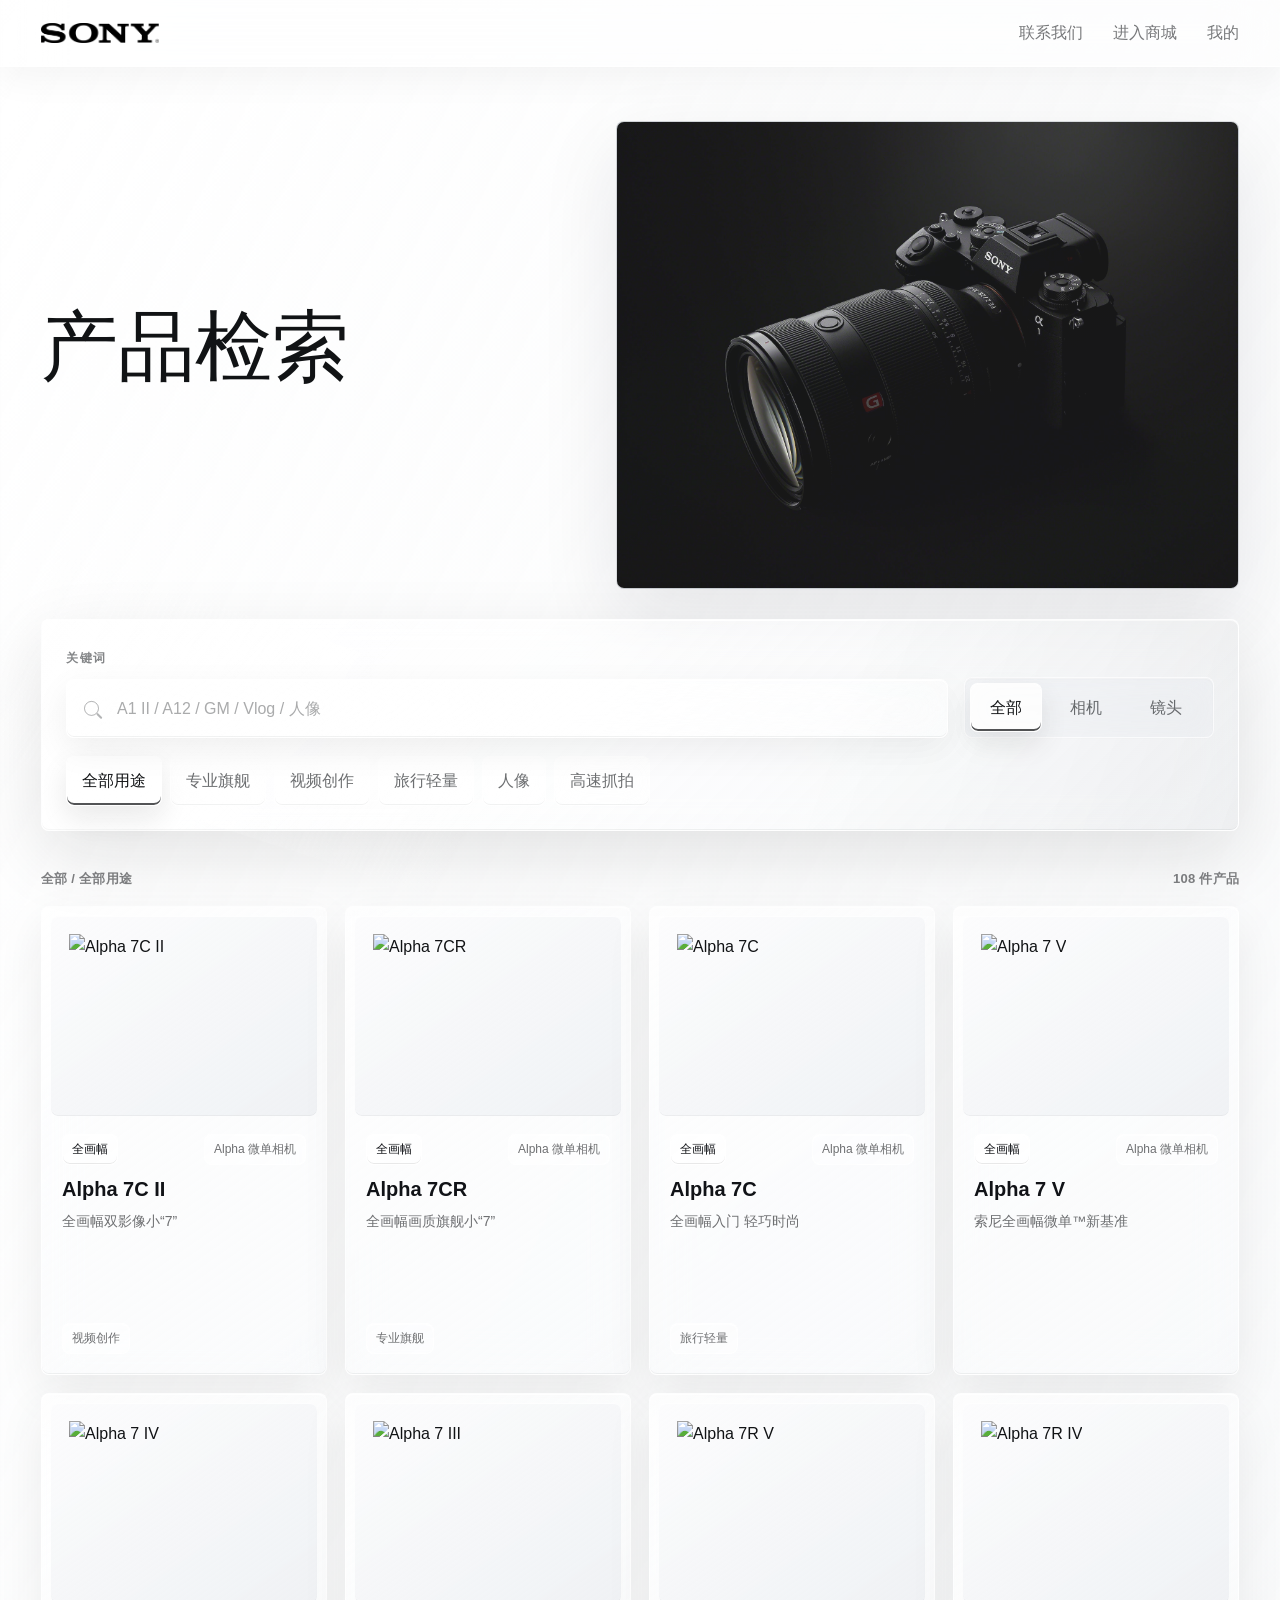
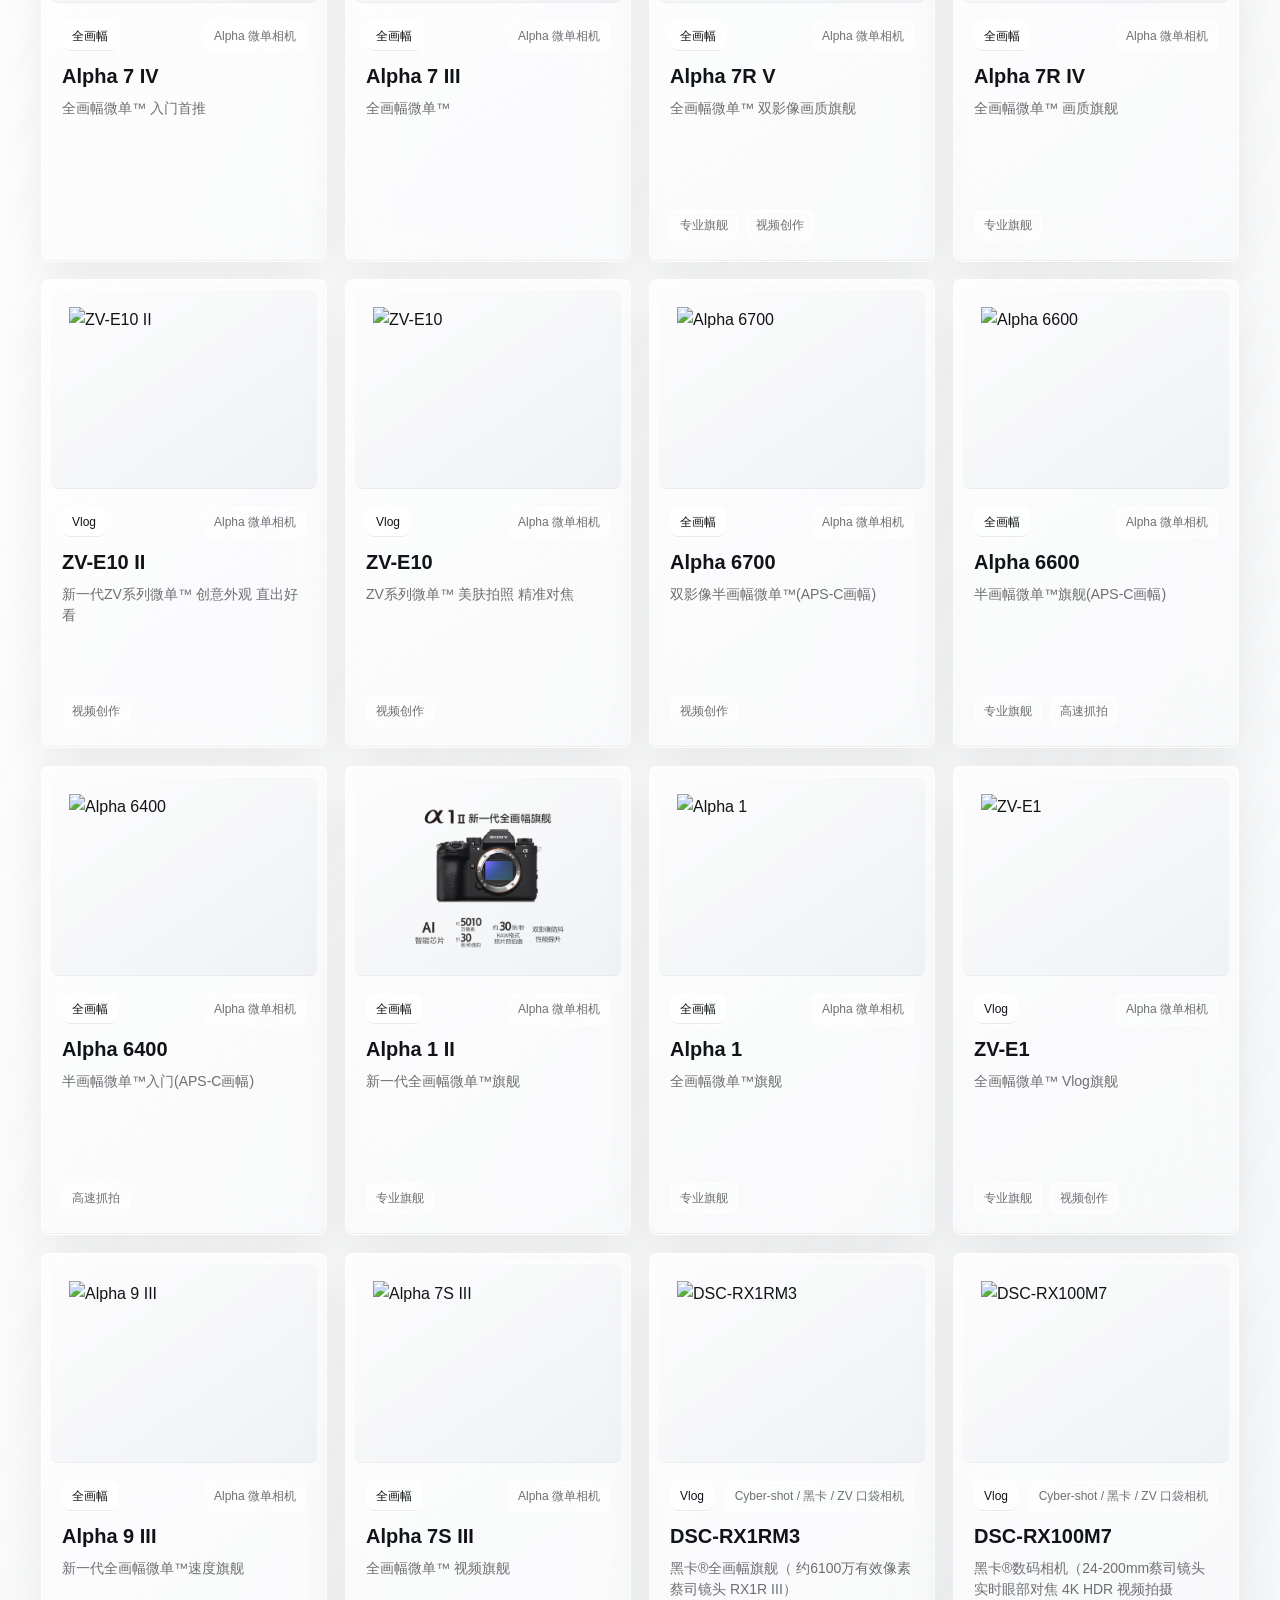
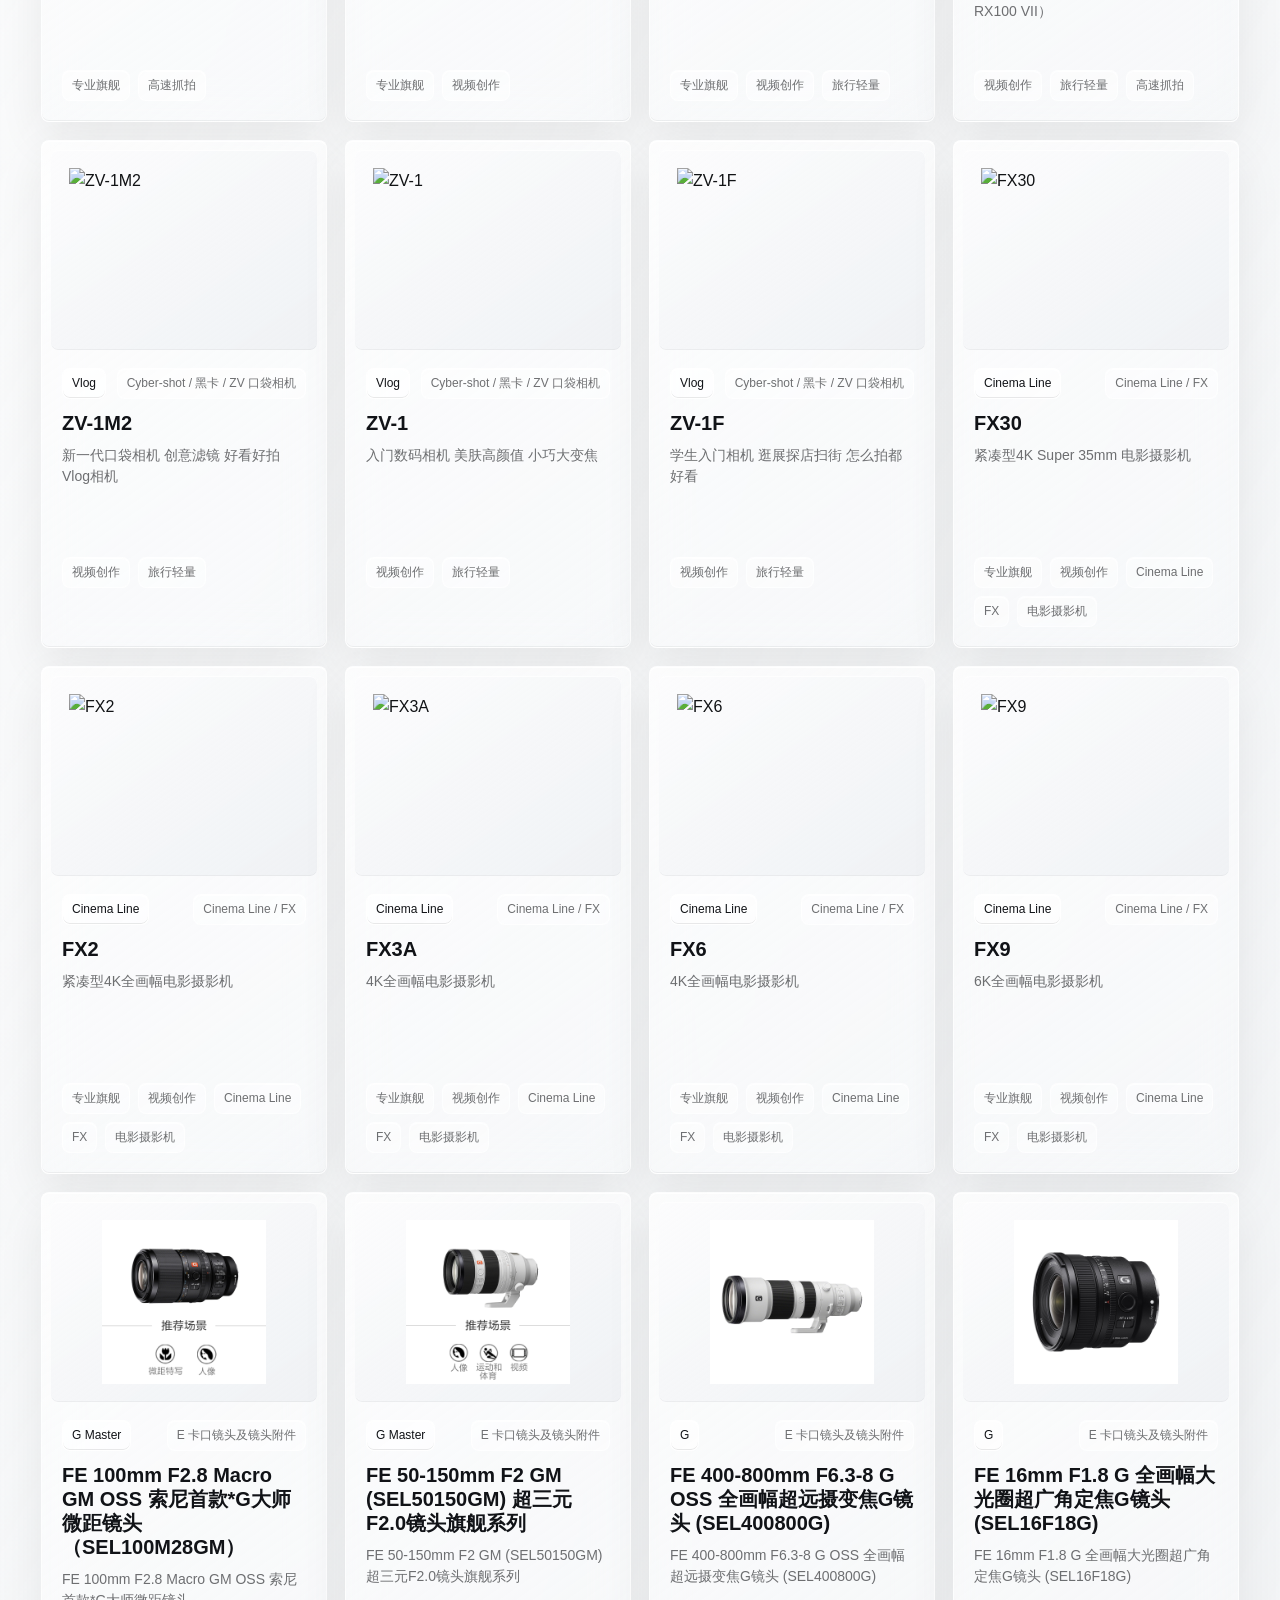
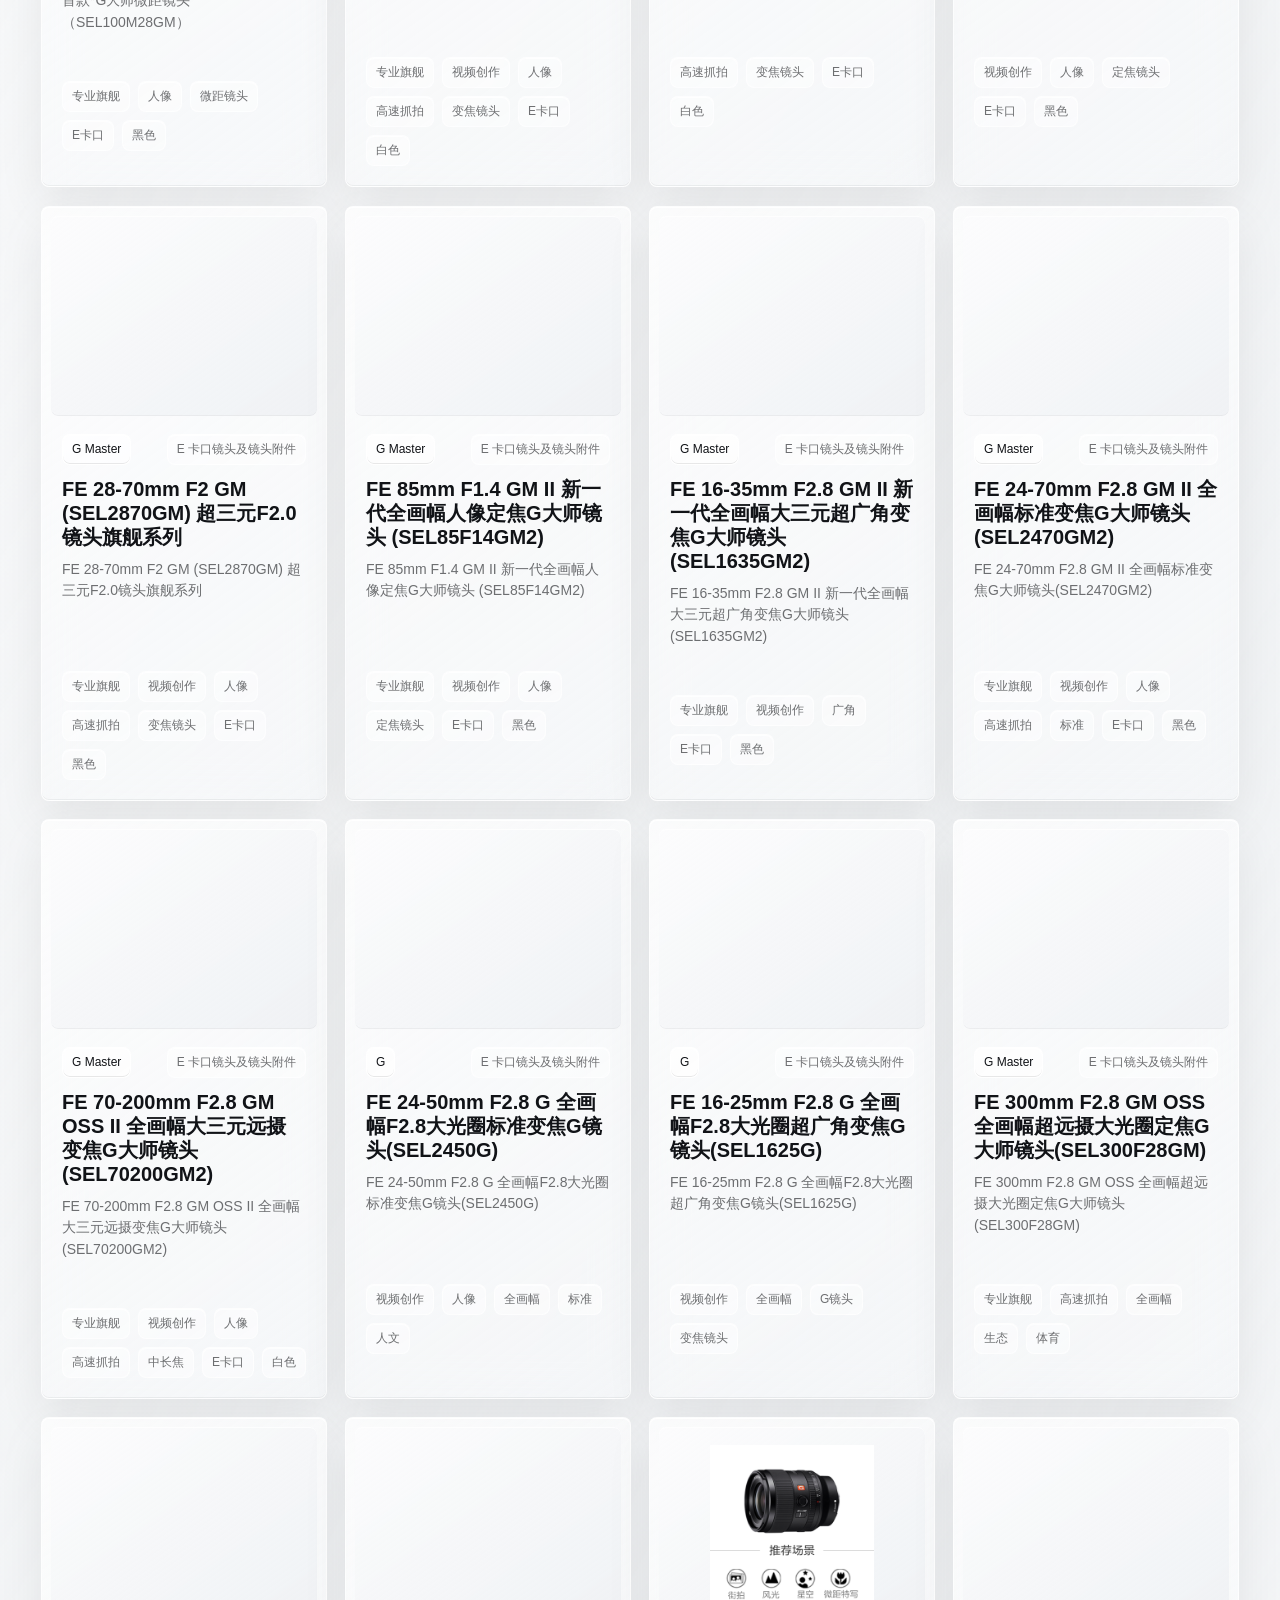
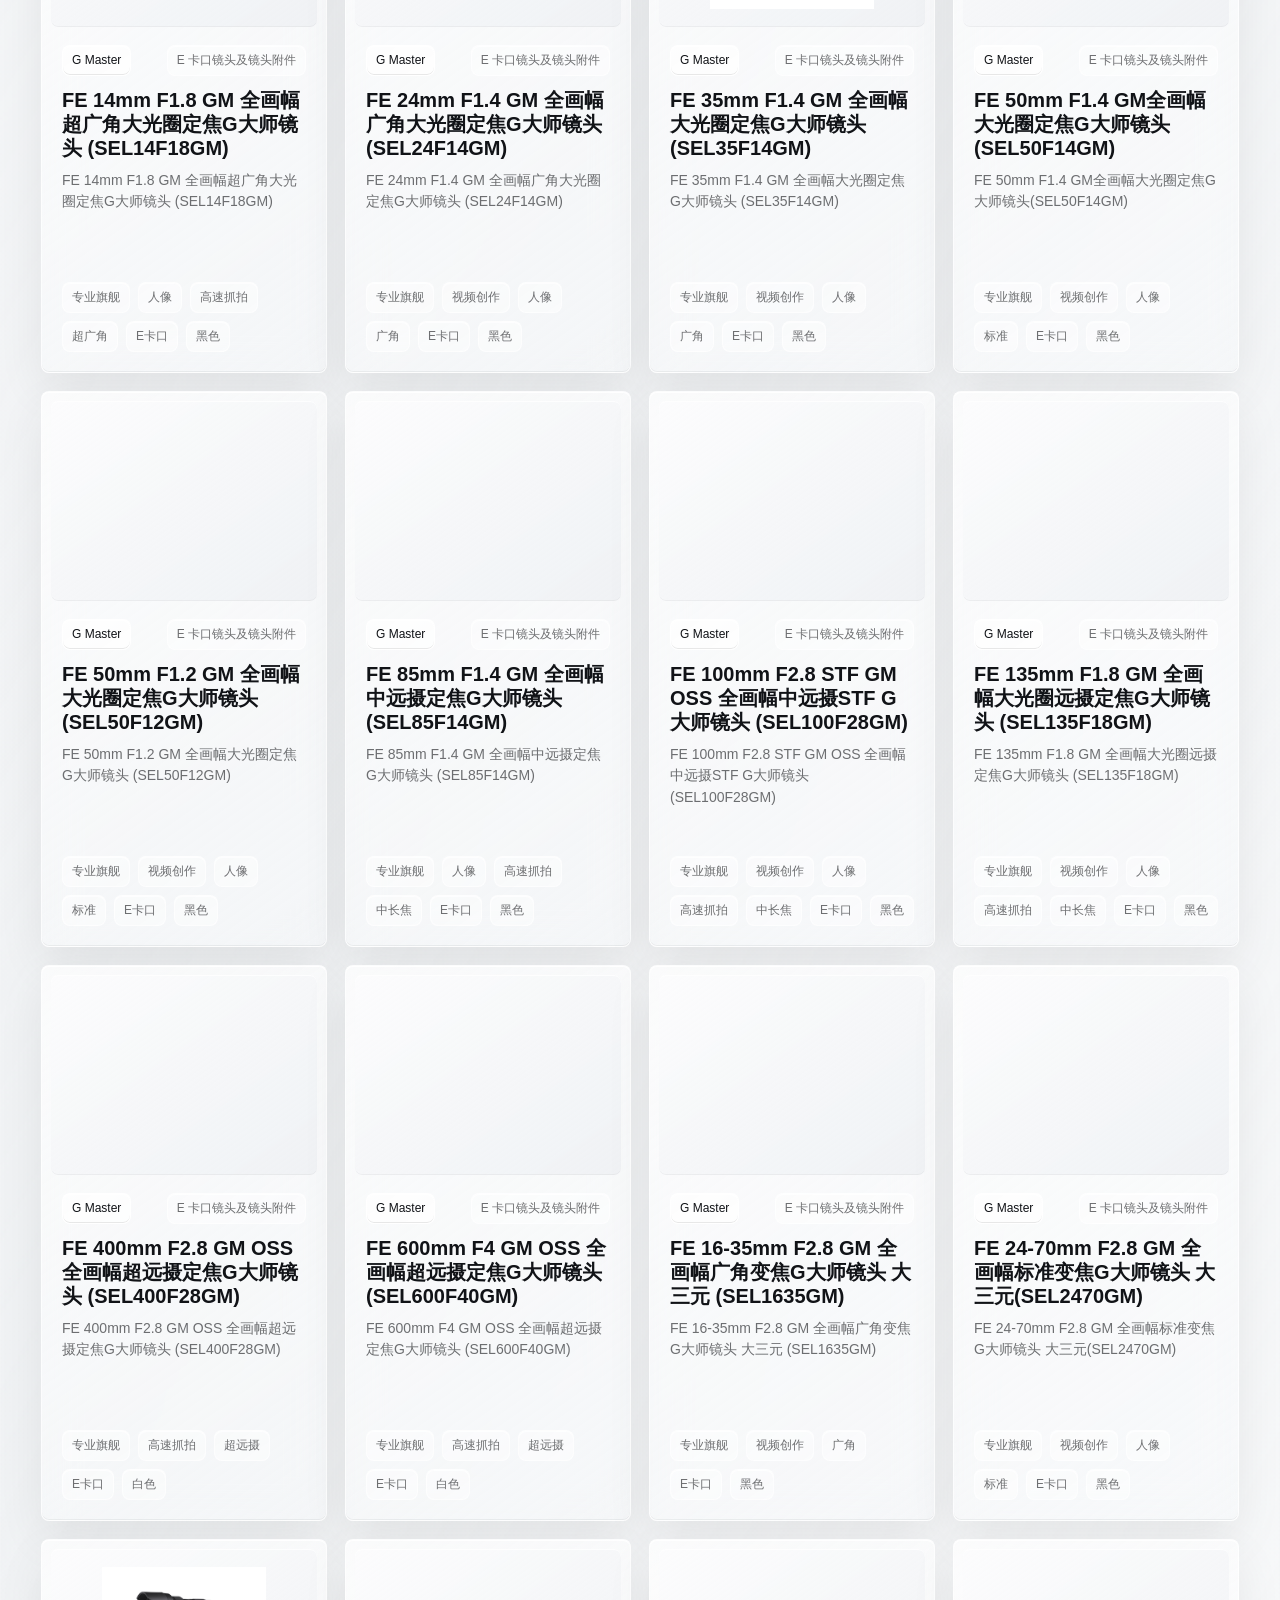
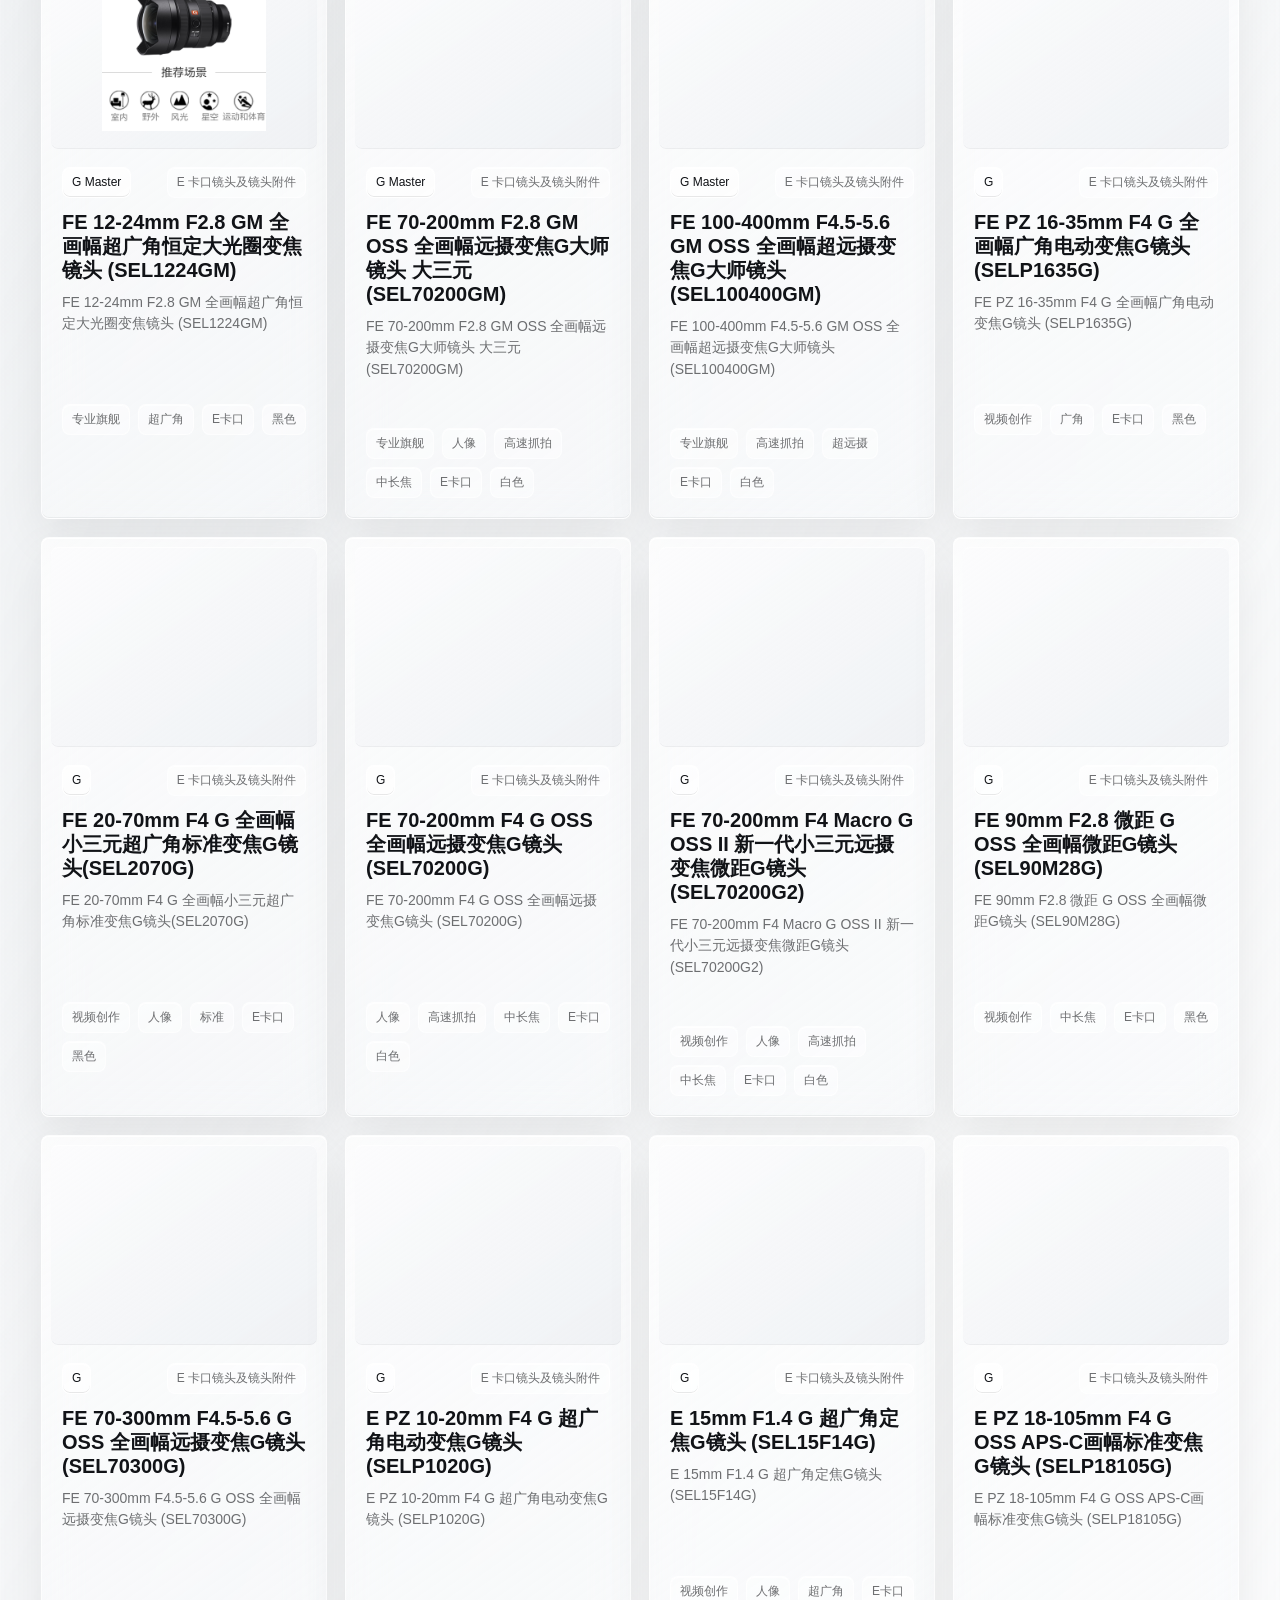
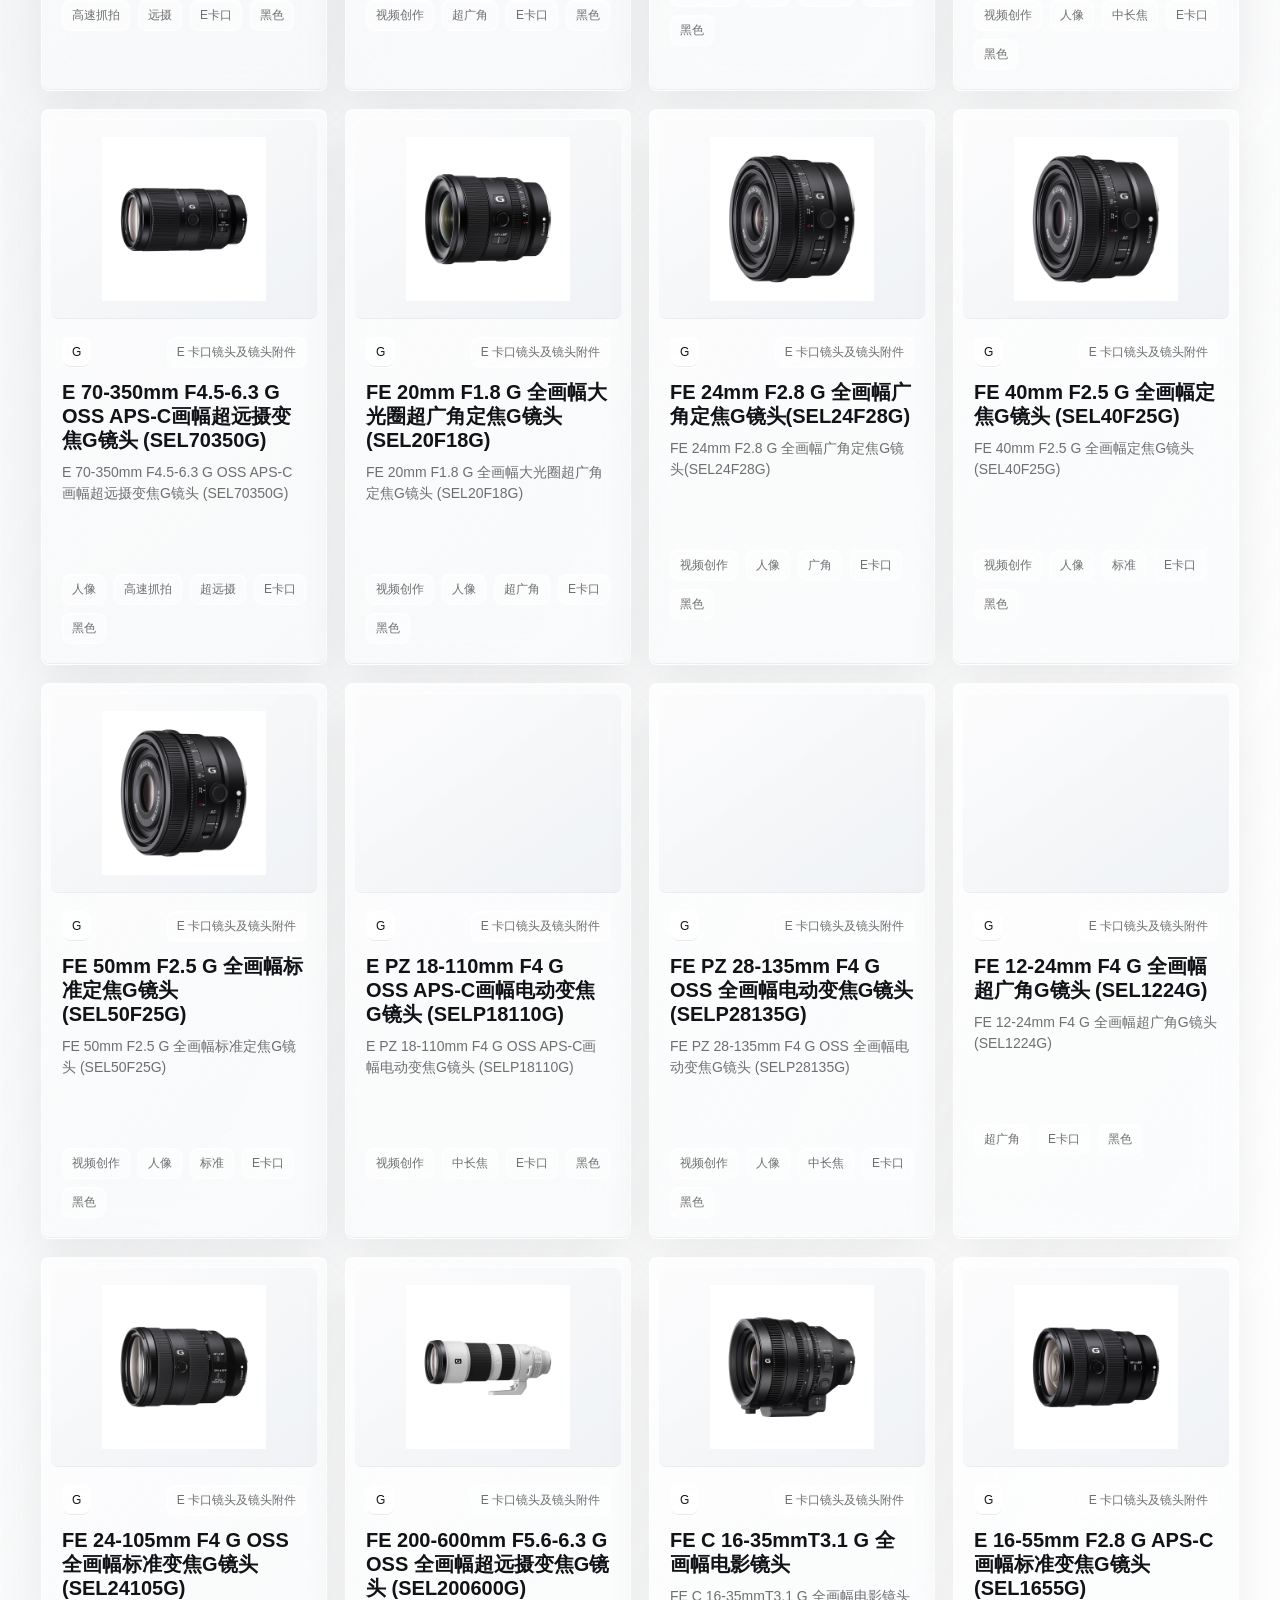
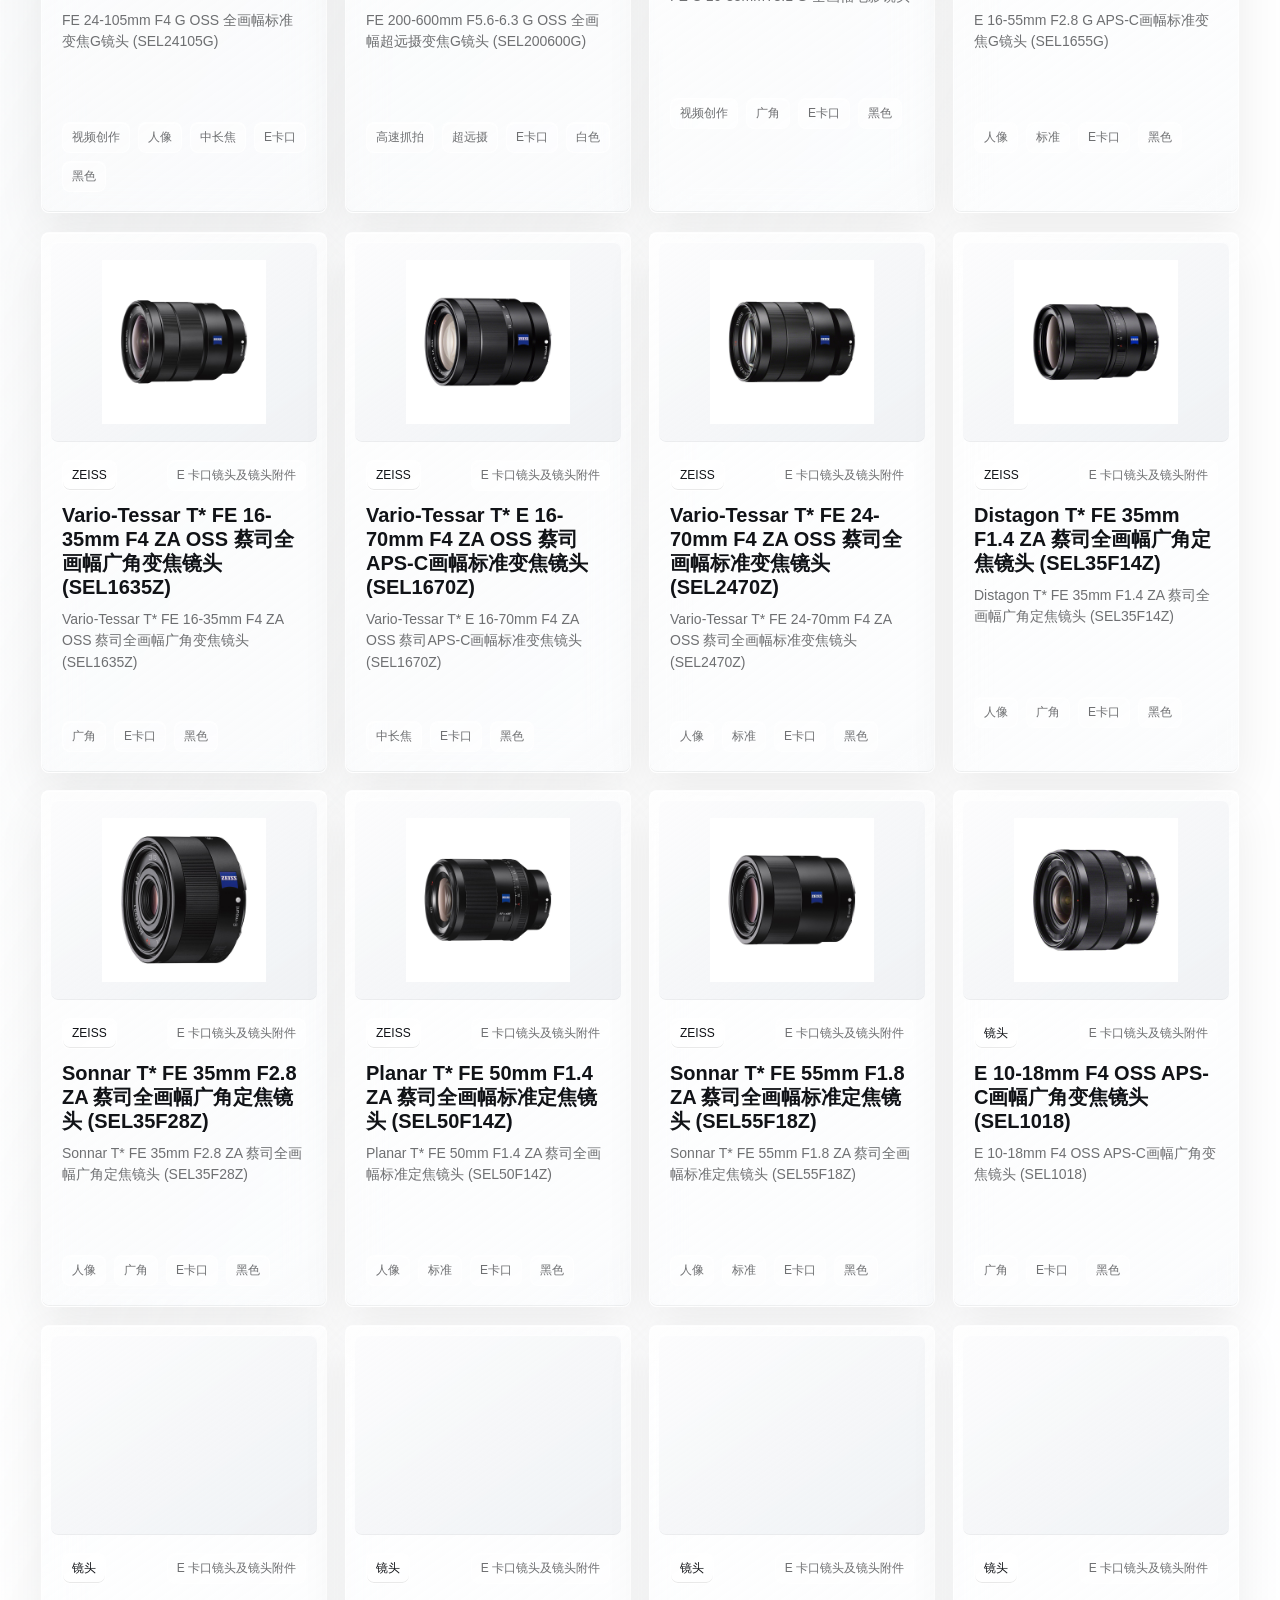
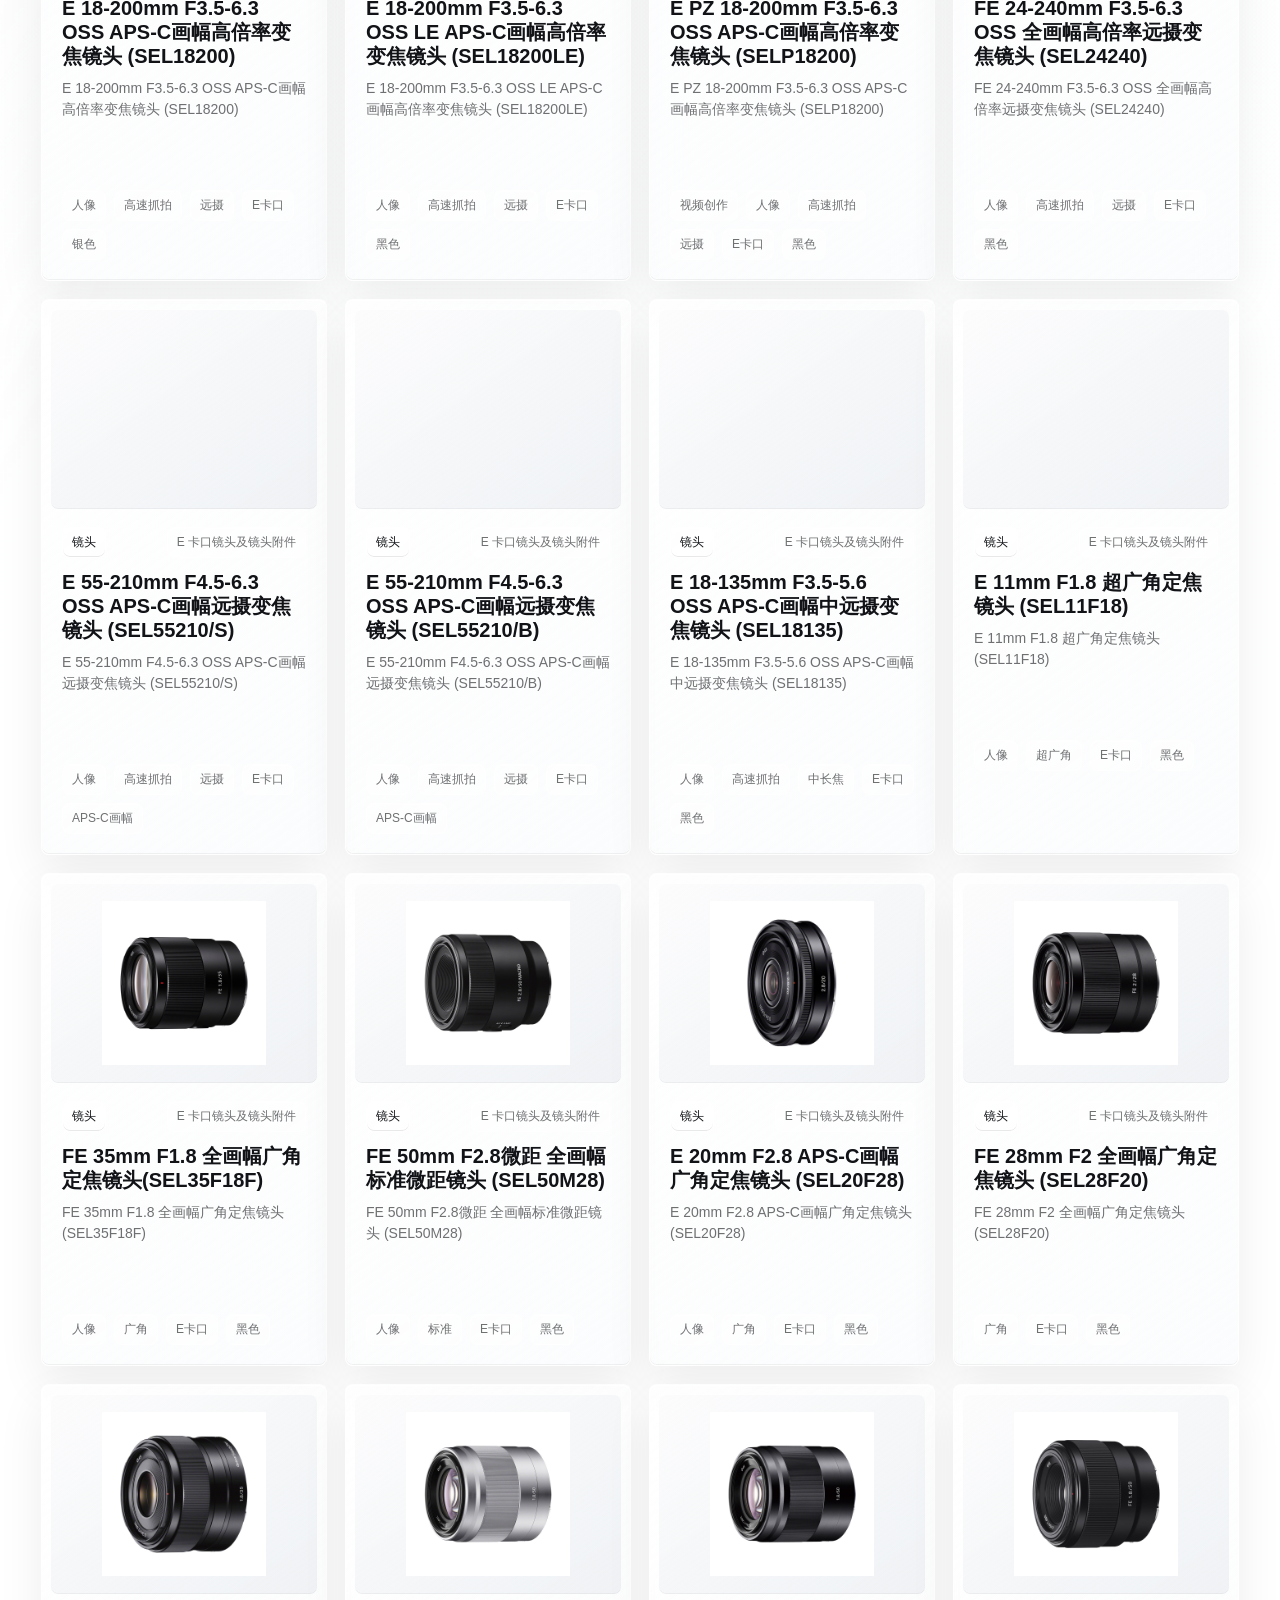
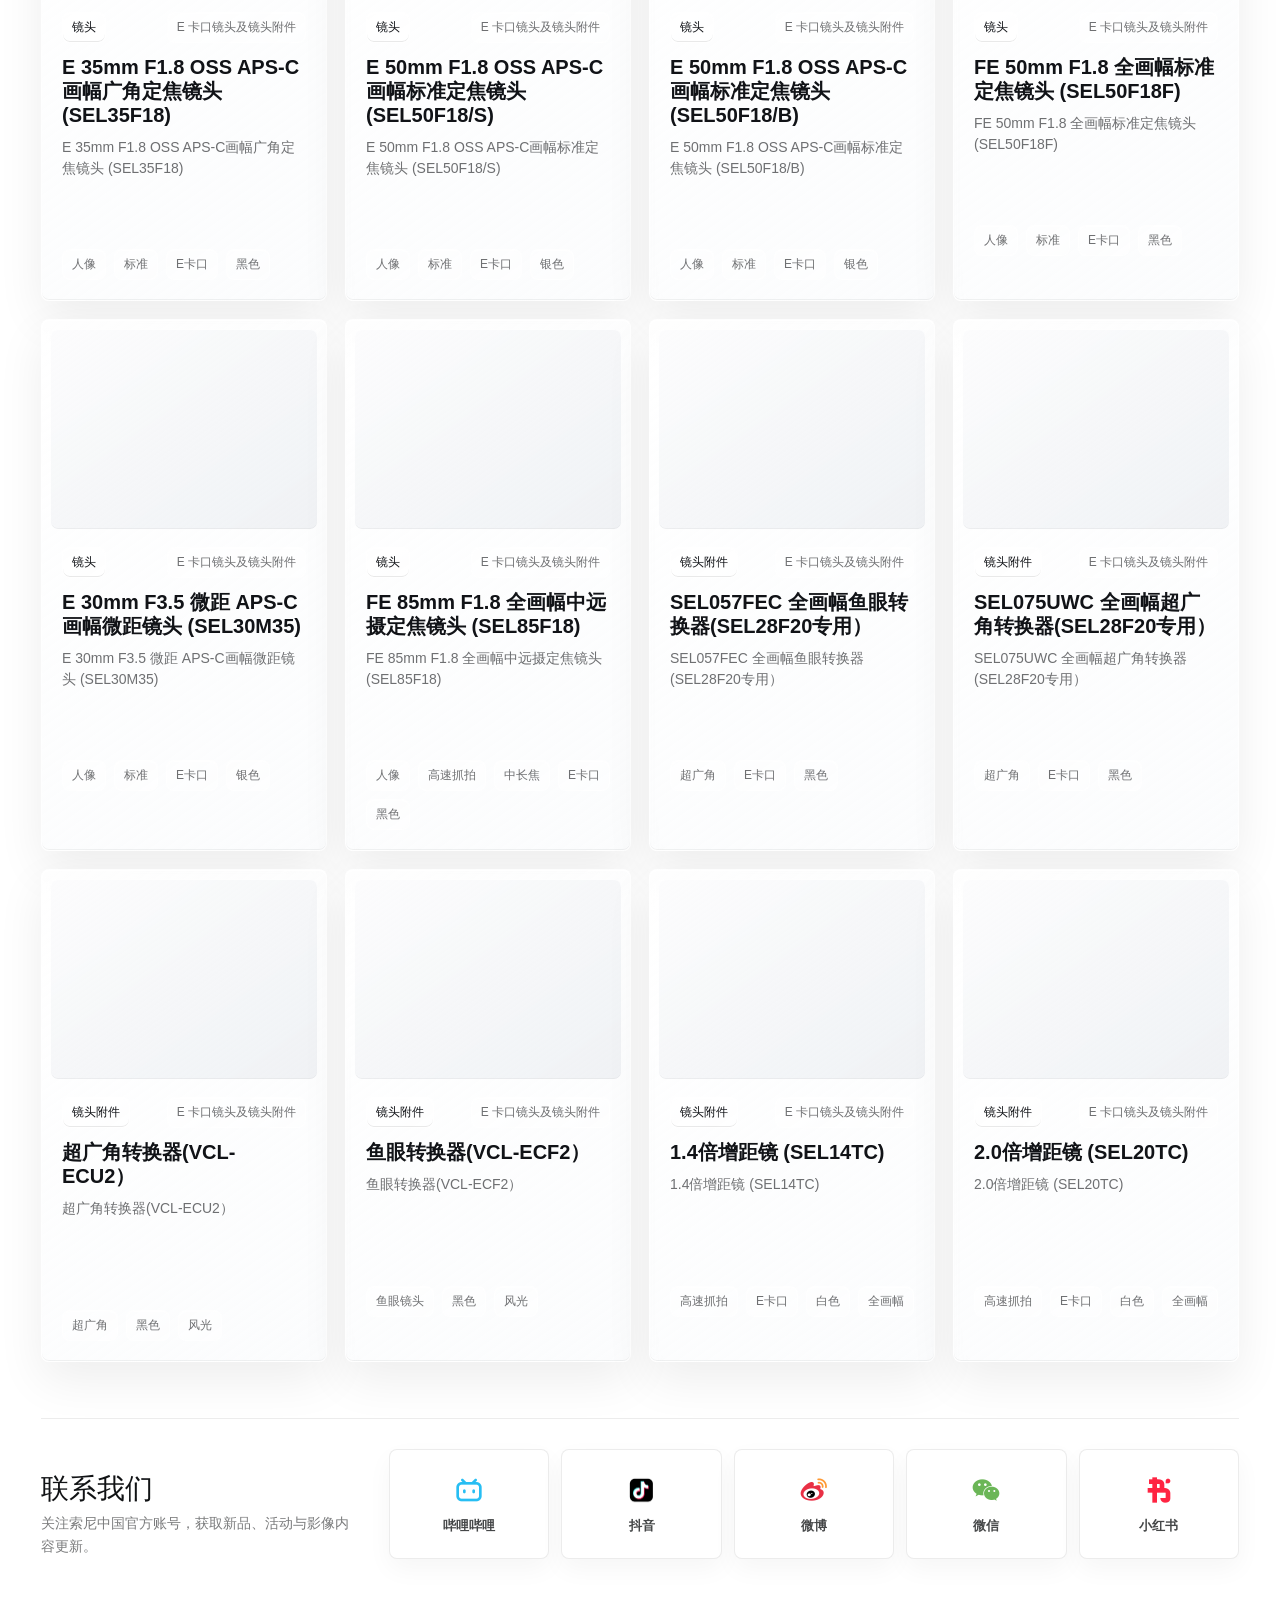
==== commit d8f99700: "Add files via upload" ====
--- a/search.html
+++ b/search.html
@@ -11,19 +11,26 @@
       }
     } catch (error) {}
   </script>
-  <link rel="stylesheet" href="style.css?v=search-shop-nav" />
+  <link rel="stylesheet" href="style.css?v=clean-nav-labels" />
 </head>
 <body class="search-page">
   <header class="navbar">
     <div class="nav-inner">
       <a class="logo" href="index.html" aria-label="Sony Alpha Hub">
         <span class="logo-sony">
-          <img src="images/sony_logo_icon_249569.png" alt="SONY">
+          <img src="images/sony-seeklogo.png" alt="SONY">
         </span>
       </a>
       <nav class="nav-links" aria-label="&#39029;&#38754;&#23548;&#33322;">
+        <a href="#search-contact-footer">&#32852;&#31995;&#25105;&#20204;</a>
         <a href="shop.html">&#36827;&#20837;&#21830;&#22478;</a>
-        <a href="index.html">&#36820;&#22238;&#39318;&#39029;</a>
+        <div class="nav-dropdown">
+          <a class="nav-dropdown-trigger" href="orders.html">&#25105;&#30340;</a>
+          <div class="nav-dropdown-menu" aria-label="&#25105;&#30340;&#33756;&#21333;">
+            <a href="orders.html">&#25105;&#30340;&#35746;&#21333;</a>
+            <a href="settings.html">&#35774;&#32622;</a>
+          </div>
+        </div>
       </nav>
     </div>
   </header>
@@ -31,7 +38,6 @@
   <main class="search-shell">
     <section class="search-hero" aria-labelledby="search-title">
       <div class="search-title-block">
-        <p>ALPHA SYSTEM</p>
         <h1 id="search-title">&#20135;&#21697;&#26816;&#32034;</h1>
       </div>
       <div class="search-visual" aria-hidden="true">
@@ -76,10 +82,55 @@
       <div class="search-results-grid" id="search-results"></div>
       <p class="search-empty hidden" id="search-empty">&#27809;&#26377;&#25214;&#21040;&#21305;&#37197;&#20135;&#21697;&#12290;</p>
     </section>
+
+    <footer class="shop-contact-footer" id="search-contact-footer" aria-labelledby="search-contact-title">
+      <div class="shop-contact-inner">
+        <div class="shop-contact-copy">
+          <h2 id="search-contact-title">联系我们</h2>
+          <span>关注索尼中国官方账号，获取新品、活动与影像内容更新。</span>
+        </div>
+        <div class="shop-contact-links" aria-label="索尼中国官方社交账号">
+          <a class="shop-contact-link" href="https://space.bilibili.com/1429723107?spm_id_from=333.337.0.0" target="_blank" rel="noreferrer" aria-label="打开索尼中国哔哩哔哩官方账号主页">
+            <img src="images/bilibili_logo.png" alt="哔哩哔哩" />
+            <span>哔哩哔哩</span>
+          </a>
+          <a class="shop-contact-link" href="https://www.douyin.com/user/MS4wLjABAAAA67f0nhhRAUosOYwptIDkpNHlU0Zo2-EimRxWxH77a64?from_tab_name=main" target="_blank" rel="noreferrer" aria-label="打开索尼抖音官方账号主页">
+            <img src="images/douyin_logo.png" alt="抖音" />
+            <span>抖音</span>
+          </a>
+          <a class="shop-contact-link" href="https://weibo.com/sonychina" target="_blank" rel="noreferrer" aria-label="打开索尼中国官方微博">
+            <img src="images/weibo_logo.png" alt="微博" />
+            <span>微博</span>
+          </a>
+          <button class="shop-contact-link search-contact-trigger" type="button" id="search-wechat-trigger" aria-label="打开索尼中国微信公众号二维码">
+            <img src="images/wechat_logo.png" alt="微信" />
+            <span>微信</span>
+          </button>
+          <a class="shop-contact-link" href="https://www.xiaohongshu.com/user/profile/5bc97c9b288ea800016dcd28?xsec_token=AB4Wen2yiWsQnJj4LtcojFpSLNSkHB_h9EkloKzpyBQzI%3D&xsec_source=pc_search" target="_blank" rel="noreferrer" aria-label="打开索尼小红书官方账号主页">
+            <img src="images/xiaohongshu_logo.png" alt="小红书" />
+            <span>小红书</span>
+          </a>
+        </div>
+      </div>
+    </footer>
   </main>
+
+  <section class="shop-payment-modal" id="search-wechat-modal" aria-hidden="true">
+    <div class="shop-payment-dialog shop-wechat-dialog" role="dialog" aria-modal="true" aria-labelledby="search-wechat-title">
+      <button class="shop-payment-close shop-payment-close-icon" type="button" id="search-wechat-close" aria-label="关闭">×</button>
+      <h2 id="search-wechat-title">微信</h2>
+      <span class="shop-wechat-copy">
+        <span>请使用微信扫描下方二维码</span>
+        <span>关注索尼中国专业公众号</span>
+      </span>
+      <div class="shop-wechat-qr">
+        <img src="images/sony_wechat_qr.png" alt="索尼中国专业公众号二维码" />
+      </div>
+    </div>
+  </section>
 
   <script src="data/sony_official_products_search.js" charset="UTF-8"></script>
   <script src="data/sony_official_product_details.js" charset="UTF-8"></script>
-  <script src="search.js?v=shop-circle-sync" charset="UTF-8"></script>
+  <script src="search.js?v=clean-nav-labels" charset="UTF-8"></script>
 </body>
 </html>
--- a/style.css
+++ b/style.css
@@ -103,7 +103,7 @@
   left: 50%;
   top: 50%;
   z-index: 2;
-  width: clamp(160px, 28vw, 430px);
+  width: clamp(260px, 42vw, 760px);
   text-shadow: 0 18px 48px rgba(0, 0, 0, 0.42);
   transform: translate(-50%, -50%) scale(0.94);
   transform-origin: center;
@@ -150,7 +150,7 @@
 
 .logo-sony {
   display: inline-flex;
-  width: 72px;
+  width: 118px;
   line-height: 0;
 }
 
@@ -179,6 +179,7 @@
 
 .nav-links {
   display: flex;
+  align-items: center;
   gap: 22px;
   color: var(--muted);
 }
@@ -191,6 +192,67 @@
 .nav-links a:hover,
 .nav-links a:focus-visible {
   color: var(--text);
+}
+
+.nav-dropdown {
+  position: relative;
+  display: flex;
+  align-items: center;
+}
+
+.nav-dropdown-trigger {
+  display: inline-flex;
+  align-items: center;
+  min-height: 34px;
+}
+
+.nav-dropdown-menu {
+  position: absolute;
+  top: calc(100% + 10px);
+  right: 50%;
+  z-index: 220;
+  min-width: 132px;
+  border: 1px solid rgba(17, 19, 21, 0.08);
+  border-radius: 8px;
+  padding: 7px;
+  background: rgba(255, 255, 255, 0.94);
+  box-shadow: 0 18px 42px rgba(17, 19, 21, 0.12);
+  opacity: 0;
+  pointer-events: none;
+  transform: translate(50%, -4px);
+  transition: opacity 0.18s ease, transform 0.18s ease;
+}
+
+.nav-dropdown-menu::before {
+  content: "";
+  position: absolute;
+  left: 0;
+  right: 0;
+  top: -12px;
+  height: 12px;
+}
+
+.nav-dropdown:hover .nav-dropdown-menu,
+.nav-dropdown:focus-within .nav-dropdown-menu {
+  opacity: 1;
+  pointer-events: auto;
+  transform: translate(50%, 0);
+}
+
+.nav-dropdown-menu a {
+  display: flex;
+  align-items: center;
+  min-height: 36px;
+  border-radius: 8px;
+  padding: 0 12px;
+  color: rgba(17, 19, 21, 0.68);
+  white-space: nowrap;
+}
+
+.nav-dropdown-menu a:hover,
+.nav-dropdown-menu a:focus-visible {
+  color: #111315;
+  background: rgba(17, 19, 21, 0.055);
 }
 
 .page-transition {
@@ -292,6 +354,7 @@
 
 .home-page .nav-links {
   color: rgba(255, 255, 255, 0.78);
+  pointer-events: auto;
 }
 
 .home-page .nav-links a:hover,
@@ -355,14 +418,14 @@
   color: #111315;
 }
 
-.store-page {
+.settings-page {
   color: #111315;
   background:
-    radial-gradient(circle at top left, rgba(255, 255, 255, 0.96), rgba(244, 245, 247, 0) 42%),
-    linear-gradient(180deg, #f6f7f8 0%, #eff1f3 100%);
-}
-
-.store-page .navbar {
+    radial-gradient(circle at 12% 0%, rgba(255, 255, 255, 0.95), transparent 32%),
+    linear-gradient(180deg, #f5f5f6 0%, #ffffff 44%, #f2f2f3 100%);
+}
+
+.settings-page .navbar {
   position: sticky;
   background: rgba(255, 255, 255, 0.82);
   border-bottom: 1px solid rgba(17, 19, 21, 0.08);
@@ -371,372 +434,301 @@
   -webkit-backdrop-filter: blur(24px) saturate(1.18);
 }
 
-.store-page .logo-sony img {
+.settings-page .logo-sony img {
   filter: none;
 }
 
-.store-page .nav-links {
+.settings-page .nav-links {
   color: rgba(17, 19, 21, 0.56);
 }
 
-.store-page .nav-links a:hover,
-.store-page .nav-links a:focus-visible {
-  color: #111315;
-}
-
-.store-shell {
-  width: min(1400px, calc(100vw - 48px));
+.settings-page .nav-links a:hover,
+.settings-page .nav-links a:focus-visible {
+  color: #111315;
+}
+
+.settings-shell {
+  width: min(1560px, calc(100% - 48px));
   margin: 0 auto;
-  padding: 28px 0 48px;
-}
-
-.store-grid {
-  display: grid;
-  grid-template-columns: minmax(320px, 420px) minmax(0, 1fr);
+  padding: 42px 0 56px;
+}
+
+.settings-hero {
+  min-height: 178px;
+  display: flex;
+  justify-content: space-between;
   gap: 24px;
-  align-items: stretch;
-}
-
-.store-panel,
-.store-map-card {
+  align-items: end;
   border: 1px solid rgba(17, 19, 21, 0.08);
-  border-radius: 14px;
-  background: rgba(255, 255, 255, 0.76);
-  box-shadow:
-    0 18px 48px rgba(17, 19, 21, 0.07),
-    inset 0 1px 0 rgba(255, 255, 255, 0.88);
-  backdrop-filter: blur(18px) saturate(1.1);
-  -webkit-backdrop-filter: blur(18px) saturate(1.1);
-}
-
-.store-panel {
-  padding: 28px;
+  border-radius: 8px;
+  padding: clamp(24px, 3vw, 42px);
+  background:
+    linear-gradient(118deg, rgba(255, 255, 255, 0.92), rgba(246, 247, 248, 0.78)),
+    radial-gradient(circle at 88% 16%, rgba(17, 19, 21, 0.08), transparent 28%);
+  box-shadow: 0 24px 70px rgba(17, 19, 21, 0.075);
+}
+
+.settings-hero span,
+.settings-section-head span,
+.settings-profile-card > span,
+.settings-card span,
+.settings-toggle em,
+.settings-danger span {
+  color: rgba(17, 19, 21, 0.52);
+  font-size: 14px;
+  line-height: 1.65;
+}
+
+.settings-hero > div > span {
+  display: block;
+  margin-bottom: 8px;
+  color: rgba(17, 19, 21, 0.42);
+  font-size: 12px;
+  font-weight: 760;
+  letter-spacing: 0.16em;
+}
+
+.settings-hero h1 {
+  color: #111315;
+  font-size: clamp(44px, 6vw, 92px);
+  font-weight: 520;
+  line-height: 0.95;
+}
+
+.settings-ghost-button,
+.settings-profile-actions button,
+.settings-card button,
+.settings-danger button {
+  min-height: 38px;
+  border: 1px solid rgba(17, 19, 21, 0.14);
+  border-radius: 8px;
+  padding: 0 15px;
+  color: #111315;
+  background: #ffffff;
+  font-size: 13px;
+  font-weight: 700;
+  transition: transform 0.18s ease, border-color 0.18s ease, background 0.18s ease;
+}
+
+.settings-ghost-button:hover,
+.settings-ghost-button:focus-visible,
+.settings-profile-actions button:hover,
+.settings-profile-actions button:focus-visible,
+.settings-card button:hover,
+.settings-card button:focus-visible,
+.settings-danger button:hover,
+.settings-danger button:focus-visible {
+  transform: translateY(-1px);
+  border-color: rgba(17, 19, 21, 0.28);
+  background: #f8f8f9;
+}
+
+.settings-layout {
+  margin-top: 18px;
+  display: grid;
+  grid-template-columns: minmax(260px, 340px) minmax(0, 1fr);
+  gap: 18px;
+  align-items: start;
+}
+
+.settings-profile-card,
+.settings-content,
+.settings-preferences,
+.settings-danger {
+  border: 1px solid rgba(17, 19, 21, 0.08);
+  border-radius: 8px;
+  background: rgba(255, 255, 255, 0.84);
+  box-shadow: 0 18px 50px rgba(17, 19, 21, 0.055);
+  backdrop-filter: blur(18px) saturate(1.08);
+  -webkit-backdrop-filter: blur(18px) saturate(1.08);
+}
+
+.settings-profile-card {
+  position: sticky;
+  top: 92px;
+  display: grid;
+  justify-items: start;
+  gap: 12px;
+  padding: 24px;
+}
+
+.settings-avatar {
+  width: 64px;
+  height: 64px;
+  display: grid;
+  place-items: center;
+  border-radius: 8px;
+  color: #ffffff;
+  background: #111315;
+  font-size: 26px;
+  font-weight: 700;
+}
+
+.settings-profile-card h2,
+.settings-section-head h2,
+.settings-danger h2 {
+  color: #111315;
+  font-size: 24px;
+  font-weight: 560;
+  line-height: 1.15;
+}
+
+.settings-profile-actions {
+  width: 100%;
+  display: grid;
+  gap: 10px;
+  margin-top: 10px;
+}
+
+.settings-content {
+  display: grid;
+  gap: 22px;
+  padding: 24px;
+}
+
+.settings-section-head {
   display: flex;
-  flex-direction: column;
+  justify-content: space-between;
+  gap: 18px;
+  align-items: end;
+  border-bottom: 1px solid rgba(17, 19, 21, 0.08);
+  padding-bottom: 18px;
+}
+
+.settings-grid {
+  display: grid;
+  grid-template-columns: repeat(3, minmax(0, 1fr));
+  gap: 12px;
+}
+
+.settings-card {
+  min-height: 156px;
+  display: grid;
+  align-content: space-between;
   gap: 22px;
-}
-
-.store-panel-head {
-  display: grid;
-  gap: 10px;
-}
-
-.store-panel-head p,
-.store-results-head p,
-.store-map-head p {
-  margin: 0;
-  font-size: 11px;
-  letter-spacing: 0.24em;
-  text-transform: uppercase;
-  color: rgba(17, 19, 21, 0.42);
-}
-
-.store-panel-head h1,
-.store-results-head h2,
-.store-map-head h2 {
-  margin: 0;
-  font-size: clamp(32px, 4vw, 54px);
-  font-weight: 520;
-  line-height: 0.94;
-}
-
-.store-results-head h2,
-.store-map-head h2 {
-  font-size: 22px;
-  line-height: 1.02;
-}
-
-.store-lead {
-  margin: 0;
-  max-width: 28ch;
-  color: rgba(17, 19, 21, 0.62);
-  font-size: 15px;
-  line-height: 1.65;
-}
-
-.store-story {
-  margin: 2px 0 0;
-  color: rgba(17, 19, 21, 0.58);
-  font-size: 13px;
-  line-height: 1.85;
-}
-
-.store-search-form,
-.store-field {
-  display: block;
-}
-
-.store-field span {
-  display: block;
-  margin-bottom: 10px;
-  color: rgba(17, 19, 21, 0.56);
-  font-size: 12px;
-  font-weight: 600;
-}
-
-.store-search-row {
-  display: grid;
-  grid-template-columns: minmax(0, 1fr) auto;
-  gap: 10px;
-}
-
-.store-search-row input,
-.store-search-row button,
-.store-map-head button,
-.store-quick-actions button {
-  height: 48px;
-  border-radius: 10px;
-  font-size: 14px;
-}
-
-.store-search-row input {
-  width: 100%;
   border: 1px solid rgba(17, 19, 21, 0.08);
-  padding: 0 16px;
-  background: rgba(248, 249, 250, 0.96);
-  color: #111315;
-  outline: none;
-  transition:
-    border-color 0.2s ease,
-    box-shadow 0.2s ease,
-    background 0.2s ease;
-}
-
-.store-search-row input:focus {
+  border-radius: 8px;
+  padding: 18px;
+  background: rgba(248, 248, 249, 0.78);
+  transition: transform 0.22s ease, border-color 0.22s ease, background 0.22s ease;
+}
+
+.settings-card:hover {
+  transform: translateY(-2px);
   border-color: rgba(17, 19, 21, 0.16);
   background: #ffffff;
-  box-shadow: 0 0 0 4px rgba(17, 19, 21, 0.05);
-}
-
-.store-search-row button,
-.store-map-head button {
-  border: 1px solid rgba(17, 19, 21, 0.1);
-  padding: 0 18px;
+}
+
+.settings-card h3 {
+  margin-bottom: 8px;
+  color: #111315;
+  font-size: 19px;
+  font-weight: 620;
+}
+
+.settings-card button {
+  justify-self: start;
+}
+
+.settings-preferences {
+  display: grid;
+  gap: 18px;
+  padding: 22px;
+}
+
+.settings-toggle-list {
+  display: grid;
+  gap: 10px;
+}
+
+.settings-toggle {
+  min-height: 72px;
+  display: grid;
+  grid-template-columns: minmax(0, 1fr) auto auto;
+  gap: 16px;
+  align-items: center;
+  border: 1px solid rgba(17, 19, 21, 0.08);
+  border-radius: 8px;
+  padding: 14px 16px;
+  background: rgba(248, 248, 249, 0.76);
+  cursor: pointer;
+}
+
+.settings-toggle span {
+  display: grid;
+  gap: 4px;
+}
+
+.settings-toggle strong {
+  color: #111315;
+  font-size: 15px;
+  font-weight: 680;
+}
+
+.settings-toggle input {
+  position: absolute;
+  opacity: 0;
+  pointer-events: none;
+}
+
+.settings-toggle i {
+  position: relative;
+  width: 46px;
+  height: 26px;
+  border-radius: 999px;
+  background: rgba(17, 19, 21, 0.16);
+  transition: background 0.18s ease;
+}
+
+.settings-toggle i::after {
+  content: "";
+  position: absolute;
+  top: 3px;
+  left: 3px;
+  width: 20px;
+  height: 20px;
+  border-radius: 999px;
+  background: #ffffff;
+  box-shadow: 0 4px 10px rgba(17, 19, 21, 0.16);
+  transition: transform 0.18s ease;
+}
+
+.settings-toggle input:checked + i {
   background: #111315;
-  color: #ffffff;
-  cursor: pointer;
-  transition:
-    transform 0.2s ease,
-    background 0.2s ease,
-    border-color 0.2s ease;
-}
-
-.store-search-row button:hover,
-.store-search-row button:focus-visible,
-.store-map-head button:hover,
-.store-map-head button:focus-visible {
-  transform: translateY(-1px);
-  background: #24282c;
-}
-
-.store-search-row button[disabled] {
-  opacity: 0.6;
-  cursor: wait;
-  transform: none;
-}
-
-.store-quick-actions {
-  display: flex;
-  flex-wrap: wrap;
-  gap: 10px;
-}
-
-.store-quick-actions button {
-  border: 1px solid rgba(17, 19, 21, 0.08);
-  padding: 0 16px;
-  background: rgba(255, 255, 255, 0.72);
-  color: rgba(17, 19, 21, 0.76);
-  cursor: pointer;
-  transition:
-    transform 0.2s ease,
-    border-color 0.2s ease,
-    background 0.2s ease,
-    color 0.2s ease;
-}
-
-.store-quick-actions button:hover,
-.store-quick-actions button:focus-visible {
-  transform: translateY(-1px);
-  border-color: rgba(17, 19, 21, 0.16);
-  background: #ffffff;
-  color: #111315;
-}
-
-.store-panel-note {
+}
+
+.settings-toggle input:checked + i::after {
+  transform: translateX(20px);
+}
+
+.settings-danger {
   display: flex;
   justify-content: space-between;
+  gap: 18px;
   align-items: center;
-  gap: 14px;
-  padding: 14px 16px;
-  border: 1px solid rgba(17, 19, 21, 0.06);
-  border-radius: 10px;
-  background: rgba(248, 249, 250, 0.74);
-  color: rgba(17, 19, 21, 0.56);
-  font-size: 13px;
-}
-
-.store-panel-note a {
-  color: #111315;
-  text-decoration: none;
-}
-
-.store-results {
-  min-height: 0;
-  display: flex;
-  flex-direction: column;
-  gap: 14px;
-}
-
-.store-results-head {
-  display: grid;
-  gap: 6px;
-}
-
-.store-results-list {
-  display: grid;
-  gap: 12px;
-  max-height: min(46vh, 480px);
-  overflow: auto;
-  padding-right: 4px;
-}
-
-.store-result-card {
-  border: 1px solid rgba(17, 19, 21, 0.08);
-  border-radius: 12px;
-  padding: 16px 18px;
-  background: rgba(255, 255, 255, 0.82);
-  cursor: pointer;
-  transition:
-    transform 0.2s ease,
-    border-color 0.2s ease,
-    box-shadow 0.2s ease,
-    background 0.2s ease;
-}
-
-.store-result-card:hover,
-.store-result-card:focus-visible,
-.store-result-card.is-active {
-  border-color: rgba(17, 19, 21, 0.14);
-  background: #ffffff;
-  box-shadow: 0 12px 28px rgba(17, 19, 21, 0.06);
-  transform: translateY(-1px);
-}
-
-.store-result-card.is-empty,
-.store-result-card.is-loading {
-  cursor: default;
-}
-
-.store-result-card.is-empty:hover,
-.store-result-card.is-loading:hover {
-  transform: none;
-}
-
-.store-result-card h3 {
-  margin: 0 0 8px;
-  font-size: 20px;
-  font-weight: 520;
-  line-height: 1.1;
-}
-
-.store-result-card p {
-  margin: 0;
-  color: rgba(17, 19, 21, 0.6);
-  font-size: 13px;
-  line-height: 1.7;
-}
-
-.store-result-kicker {
-  margin-bottom: 10px !important;
-  color: rgba(17, 19, 21, 0.4) !important;
-  font-size: 11px !important;
-  font-weight: 700;
-  letter-spacing: 0.18em;
-  text-transform: uppercase;
-}
-
-.store-map-card {
-  min-height: calc(100vh - 160px);
-  padding: 18px;
-  display: flex;
-  flex-direction: column;
-  gap: 14px;
-}
-
-.store-map-head {
-  display: flex;
-  justify-content: space-between;
-  align-items: center;
-  gap: 16px;
-  padding: 8px 6px 0;
-}
-
-.store-map-head button {
-  height: 46px;
-  border: 1px solid rgba(17, 19, 21, 0.1);
-  border-radius: 10px;
-  padding: 0 18px;
-  background: rgba(248, 249, 250, 0.96);
-  color: #111315;
-  cursor: pointer;
-  transition:
-    transform 0.2s ease,
-    background 0.2s ease,
-    border-color 0.2s ease;
-}
-
-.store-map-head button:hover,
-.store-map-head button:focus-visible {
-  transform: translateY(-1px);
-  background: #ffffff;
-}
-
-.store-map-shell {
-  position: relative;
-  flex: 1;
-  min-height: 580px;
-  overflow: hidden;
-  border: 1px solid rgba(17, 19, 21, 0.08);
-  border-radius: 12px;
-  background:
-    radial-gradient(circle at top, rgba(255, 255, 255, 0.66), rgba(240, 242, 244, 0.3)),
-    #edf0f2;
-}
-
-#store-map {
-  width: 100%;
-  height: 100%;
-}
-
-.store-map-shell .leaflet-control-zoom {
-  border: 1px solid rgba(17, 19, 21, 0.08);
-  overflow: hidden;
-  border-radius: 10px;
-  box-shadow: 0 14px 34px rgba(17, 19, 21, 0.08);
-}
-
-.store-map-shell .leaflet-control-zoom a {
-  width: 38px;
-  height: 38px;
-  line-height: 38px;
-  color: #111315;
-  background: rgba(255, 255, 255, 0.94);
-}
-
-.store-map-shell .leaflet-popup-content-wrapper,
-.store-map-shell .leaflet-popup-tip {
-  background: rgba(255, 255, 255, 0.96);
-  color: #111315;
-}
-
-.store-map-shell .leaflet-control-attribution {
-  padding: 2px 6px;
-  border-radius: 8px 0 0 0;
-  background: rgba(255, 255, 255, 0.86);
+  padding: 22px;
+}
+
+.settings-danger > div:last-child {
+  display: inline-flex;
+  flex-wrap: wrap;
+  justify-content: flex-end;
+  gap: 10px;
+}
+
+.settings-danger button:last-child {
+  color: #ffffff;
+  border-color: #111315;
+  background: #111315;
 }
 
 html.shop-arriving .shop-page {
   background: #ffffff;
+}
+
+.shop-page {
+  --shop-navbar-height: 54px;
+  --shop-toolbar-height: 96px;
 }
 
 html.shop-arriving .shop-page .navbar,
@@ -770,20 +762,26 @@
 .shop-shell {
   width: min(100%, var(--content-max));
   margin: 0 auto;
-  padding: 18px var(--page-gutter) 96px;
+  padding: 0 var(--page-gutter) 96px;
 }
 
 .shop-toolbar {
-  position: sticky;
-  top: 70px;
+  position: fixed;
+  top: var(--shop-navbar-height);
+  left: max(var(--page-gutter), calc((100vw - var(--content-max)) / 2 + var(--page-gutter)));
+  right: max(var(--page-gutter), calc((100vw - var(--content-max)) / 2 + var(--page-gutter)));
   z-index: 40;
   margin-top: 0;
   display: grid;
   grid-template-columns: minmax(260px, 1fr) auto;
   gap: 18px;
   align-items: end;
-  padding: 16px 0;
-  background: rgba(246, 247, 248, 0.88);
+  padding: 24px 0 16px;
+  background: #f6f7f8;
+  box-shadow:
+    0 1px 0 rgba(17, 19, 21, 0.06),
+    0 0 0 100vmax #f6f7f8;
+  clip-path: inset(0 -100vmax);
   backdrop-filter: blur(20px);
   -webkit-backdrop-filter: blur(20px);
 }
@@ -933,7 +931,7 @@
 }
 
 .shop-layout {
-  margin-top: 26px;
+  margin-top: calc(var(--shop-toolbar-height) + 26px);
   display: grid;
   grid-template-columns: 260px minmax(0, 1fr);
   gap: clamp(24px, 3vw, 46px);
@@ -1103,6 +1101,35 @@
 
 .shop-floating-order {
   bottom: calc(clamp(18px, 3vw, 42px) + 74px);
+}
+
+.shop-floating-top {
+  left: 50%;
+  right: auto;
+  bottom: clamp(20px, 3vw, 34px);
+  width: 62px;
+  height: 62px;
+  border-radius: 999px;
+  transform-origin: 50% 100%;
+  transform: translateX(-50%) translateY(34px) scale(0.86);
+}
+
+.shop-floating-action.shop-floating-top.is-visible {
+  transform: translateX(-50%) translateY(0) scale(1);
+}
+
+.shop-floating-action.shop-floating-top:hover,
+.shop-floating-action.shop-floating-top:focus-visible {
+  transform: translateX(-50%) translateY(-2px) scale(1);
+}
+
+.shop-floating-top::after {
+  display: none;
+}
+
+.shop-floating-top img {
+  width: 24px;
+  height: 24px;
 }
 
 .shop-floating-action.is-visible {
@@ -1612,6 +1639,13 @@
   line-height: 1.2;
 }
 
+.search-contact-trigger {
+  appearance: none;
+  cursor: pointer;
+  width: 100%;
+  font: inherit;
+}
+
 .shop-payment-support {
   margin-top: 26px;
   padding-top: 26px;
@@ -1838,6 +1872,7 @@
   background: #ffffff;
   box-shadow: 0 18px 44px rgba(17, 19, 21, 0.07);
   transition: border-color 0.2s ease, background 0.2s ease, transform 0.2s ease;
+  cursor: pointer;
 }
 
 .shop-order-card + .shop-order-card {
@@ -1847,6 +1882,12 @@
 .shop-order-card.is-manageable {
   padding-left: 58px;
   cursor: pointer;
+}
+
+.shop-order-card:hover,
+.shop-order-card:focus-visible {
+  border-color: rgba(17, 19, 21, 0.22);
+  transform: translateY(-1px);
 }
 
 .shop-order-card.is-manageable:hover,
@@ -1966,6 +2007,1385 @@
   font-size: 12px;
   font-weight: 620;
   text-align: right;
+}
+
+.shop-order-detail {
+  position: fixed;
+  inset: 0;
+  z-index: 26000;
+  display: flex;
+  justify-content: flex-end;
+  background: rgba(10, 11, 12, 0.18);
+  opacity: 0;
+  pointer-events: none;
+  transition: opacity 0.24s ease;
+  backdrop-filter: blur(8px);
+  -webkit-backdrop-filter: blur(8px);
+}
+
+.shop-order-detail.is-open {
+  opacity: 1;
+  pointer-events: auto;
+}
+
+.shop-order-detail-panel {
+  position: relative;
+  width: min(620px, 100%);
+  height: 100%;
+  overflow-y: auto;
+  padding: 30px;
+  background: #ffffff;
+  box-shadow: -24px 0 70px rgba(17, 19, 21, 0.18);
+  transform: translateX(28px);
+  transition: transform 0.3s cubic-bezier(0.22, 1, 0.36, 1);
+}
+
+.shop-order-detail.is-open .shop-order-detail-panel {
+  transform: translateX(0);
+}
+
+.shop-order-detail-close {
+  position: absolute;
+  top: 20px;
+  right: 20px;
+  z-index: 2;
+}
+
+.shop-order-detail-hero {
+  padding: 46px 0 22px;
+  border-bottom: 1px solid rgba(17, 19, 21, 0.08);
+}
+
+.shop-order-detail-hero p,
+.shop-order-detail-section h3 {
+  color: rgba(17, 19, 21, 0.42);
+  font-size: 12px;
+  font-weight: 800;
+  letter-spacing: 0.18em;
+}
+
+.shop-order-detail-hero h2 {
+  margin-top: 12px;
+  color: #111315;
+  font-size: 34px;
+  font-weight: 560;
+  line-height: 1.08;
+}
+
+.shop-order-detail-hero > strong {
+  display: block;
+  margin-top: 18px;
+  color: #111315;
+  font-size: 30px;
+  font-weight: 660;
+}
+
+.shop-order-detail-status {
+  margin-top: 18px;
+  display: flex;
+  justify-content: space-between;
+  align-items: center;
+  border: 1px solid rgba(17, 19, 21, 0.08);
+  border-radius: 8px;
+  padding: 14px 16px;
+  background: #f8f8f9;
+}
+
+.shop-order-detail-status span,
+.shop-order-detail-grid span,
+.shop-order-detail-money span,
+.shop-order-detail-items span,
+.shop-order-timeline span {
+  color: rgba(17, 19, 21, 0.5);
+  font-size: 13px;
+}
+
+.shop-order-detail-status strong {
+  color: #111315;
+  font-size: 15px;
+  font-weight: 720;
+}
+
+.shop-order-detail-section {
+  margin-top: 28px;
+}
+
+.shop-order-detail-section h3 {
+  margin-bottom: 14px;
+}
+
+.shop-order-detail-items {
+  display: grid;
+  gap: 10px;
+  margin: 0;
+  padding: 0;
+  list-style: none;
+}
+
+.shop-order-detail-items li,
+.shop-order-detail-money div {
+  display: flex;
+  justify-content: space-between;
+  gap: 16px;
+  border-bottom: 1px solid rgba(17, 19, 21, 0.07);
+  padding: 12px 0;
+}
+
+.shop-order-detail-items div {
+  display: grid;
+  gap: 6px;
+}
+
+.shop-order-detail-items strong,
+.shop-order-detail-items b,
+.shop-order-detail-grid strong,
+.shop-order-detail-money strong,
+.shop-order-timeline strong {
+  color: #111315;
+  font-size: 14px;
+  font-weight: 660;
+}
+
+.shop-order-detail-items b,
+.shop-order-detail-money strong {
+  white-space: nowrap;
+}
+
+.shop-order-detail-grid {
+  margin-top: 26px;
+  display: grid;
+  grid-template-columns: repeat(2, minmax(0, 1fr));
+  gap: 12px;
+}
+
+.shop-order-detail-grid div {
+  min-height: 86px;
+  display: grid;
+  align-content: space-between;
+  gap: 14px;
+  border: 1px solid rgba(17, 19, 21, 0.08);
+  border-radius: 8px;
+  padding: 14px;
+  background: #fbfbfc;
+}
+
+.shop-order-detail-grid strong {
+  line-height: 1.5;
+}
+
+.shop-order-detail-money {
+  border-top: 1px solid rgba(17, 19, 21, 0.08);
+}
+
+.shop-order-detail-money div:last-child {
+  border-bottom: 0;
+}
+
+.shop-order-detail-money div:last-child strong {
+  font-size: 20px;
+}
+
+.shop-order-timeline {
+  position: relative;
+  display: grid;
+  gap: 18px;
+  margin: 0;
+  padding: 0;
+  list-style: none;
+}
+
+.shop-order-timeline li {
+  position: relative;
+  display: grid;
+  grid-template-columns: 18px 1fr;
+  gap: 12px;
+}
+
+.shop-order-timeline li::before {
+  content: "";
+  position: absolute;
+  top: 20px;
+  left: 8px;
+  width: 1px;
+  height: calc(100% + 10px);
+  background: rgba(17, 19, 21, 0.12);
+}
+
+.shop-order-timeline li:last-child::before {
+  display: none;
+}
+
+.shop-order-timeline i {
+  width: 17px;
+  height: 17px;
+  margin-top: 2px;
+  border: 1px solid rgba(17, 19, 21, 0.28);
+  border-radius: 999px;
+  background: #ffffff;
+}
+
+.shop-order-timeline .is-done i {
+  border-color: #111315;
+  background: #111315;
+  box-shadow: inset 0 0 0 5px #ffffff;
+}
+
+.shop-order-timeline div {
+  display: grid;
+  gap: 5px;
+}
+
+.orders-page {
+  --orders-nav-offset: 64px;
+  --orders-nav-gap: 12px;
+  --orders-quick-height: 178px;
+  --orders-side-width: 360px;
+  --orders-page-side: 14px;
+  overflow: hidden;
+  min-height: 100vh;
+  color: #111315;
+  background:
+    radial-gradient(circle at 18% 0%, rgba(255, 255, 255, 0.92), transparent 34%),
+    linear-gradient(180deg, #f4f4f5 0%, #ffffff 45%, #f2f2f3 100%);
+}
+
+.orders-shell {
+  width: calc(100% - 28px);
+  margin: 0 auto;
+  padding: calc(var(--orders-nav-offset) + var(--orders-nav-gap) + var(--orders-quick-height) + 12px) 0 28px;
+}
+
+.orders-quick-panel {
+  position: fixed;
+  top: calc(var(--orders-nav-offset) + var(--orders-nav-gap));
+  right: 14px;
+  left: 14px;
+  z-index: 82;
+  margin: 0;
+  border: 1px solid rgba(17, 19, 21, 0.08);
+  border-radius: 8px;
+  background: rgba(255, 255, 255, 0.9);
+  box-shadow: 0 20px 54px rgba(17, 19, 21, 0.07);
+  overflow: hidden;
+  backdrop-filter: blur(18px) saturate(1.08);
+  -webkit-backdrop-filter: blur(18px) saturate(1.08);
+}
+
+.orders-profile-row {
+  min-height: 58px;
+  display: grid;
+  grid-template-columns: repeat(4, minmax(0, 1fr));
+  align-items: center;
+  border-bottom: 1px solid rgba(17, 19, 21, 0.07);
+}
+
+.orders-stat-link,
+.orders-seed-link {
+  min-height: 58px;
+  display: inline-flex;
+  justify-content: center;
+  align-items: center;
+  gap: 12px;
+  border: 0;
+  color: #111315;
+  background: transparent;
+  font: inherit;
+  font-size: 15px;
+  transition: color 0.18s ease, background 0.18s ease;
+}
+
+.orders-stat-link strong,
+.orders-seed-link strong {
+  font-weight: 680;
+}
+
+.orders-stat-link span,
+.orders-seed-link span {
+  color: rgba(17, 19, 21, 0.48);
+  font-size: 15px;
+  font-weight: 560;
+}
+
+.orders-stat-link:hover,
+.orders-stat-link:focus-visible,
+.orders-stat-link.is-active,
+.orders-seed-link:hover,
+.orders-seed-link:focus-visible {
+  color: #000000;
+  background: rgba(17, 19, 21, 0.035);
+}
+
+.orders-footprints-view {
+  position: fixed;
+  top: calc(var(--orders-nav-offset) + var(--orders-nav-gap) + var(--orders-quick-height) + 12px);
+  right: var(--orders-page-side);
+  bottom: 20px;
+  left: var(--orders-page-side);
+  z-index: 72;
+  display: grid;
+  grid-template-rows: auto minmax(0, 1fr);
+  gap: 18px;
+  min-height: 0;
+  border: 1px solid rgba(17, 19, 21, 0.08);
+  border-radius: 8px;
+  padding: 22px;
+  overflow: hidden;
+  background: rgba(255, 255, 255, 0.82);
+  box-shadow: 0 24px 70px rgba(17, 19, 21, 0.075);
+  backdrop-filter: blur(18px) saturate(1.08);
+  -webkit-backdrop-filter: blur(18px) saturate(1.08);
+}
+
+.orders-footprints-head {
+  display: flex;
+  justify-content: space-between;
+  gap: 18px;
+  align-items: start;
+  border-bottom: 1px solid rgba(17, 19, 21, 0.08);
+  padding-bottom: 18px;
+}
+
+.orders-footprints-head h2 {
+  margin-top: 0;
+  color: #111315;
+  font-size: 28px;
+  font-weight: 560;
+}
+
+.orders-footprints-head button,
+.orders-footprints-empty a {
+  display: inline-flex;
+  align-items: center;
+  justify-content: center;
+  min-height: 36px;
+  border: 1px solid #111315;
+  border-radius: 8px;
+  padding: 0 14px;
+  color: #ffffff;
+  background: #111315;
+  font-size: 13px;
+  font-weight: 680;
+  line-height: 1;
+}
+
+.orders-footprints-actions {
+  display: inline-flex;
+  gap: 10px;
+  align-items: center;
+}
+
+.orders-footprints-actions button:first-child {
+  border-color: rgba(17, 19, 21, 0.14);
+  color: rgba(17, 19, 21, 0.72);
+  background: #ffffff;
+}
+
+.orders-footprints-actions button:disabled {
+  opacity: 0.42;
+  cursor: default;
+}
+
+.orders-footprints-grid {
+  display: grid;
+  grid-template-columns: repeat(4, minmax(190px, 1fr));
+  align-content: start;
+  gap: 14px;
+  min-height: 0;
+  margin-top: 0;
+  overflow-x: hidden;
+  overflow-y: auto;
+  padding-right: 4px;
+  overscroll-behavior: contain;
+  scrollbar-width: thin;
+  scrollbar-color: rgba(17, 19, 21, 0.22) transparent;
+}
+
+.orders-footprints-grid::-webkit-scrollbar {
+  width: 8px;
+}
+
+.orders-footprints-grid::-webkit-scrollbar-thumb {
+  border: 2px solid rgba(255, 255, 255, 0.82);
+  border-radius: 8px;
+  background: rgba(17, 19, 21, 0.22);
+}
+
+.orders-footprint-card {
+  border: 1px solid rgba(17, 19, 21, 0.08);
+  border-radius: 8px;
+  background: rgba(255, 255, 255, 0.94);
+  overflow: hidden;
+  transition: transform 0.2s ease, border-color 0.2s ease, box-shadow 0.2s ease;
+}
+
+.orders-footprint-card:hover,
+.orders-footprint-card:focus-within {
+  border-color: rgba(17, 19, 21, 0.22);
+  box-shadow: 0 14px 30px rgba(17, 19, 21, 0.08);
+  transform: translateY(-2px);
+}
+
+.orders-footprint-card a {
+  display: grid;
+  grid-template-rows: 136px 1fr;
+  min-height: 100%;
+  color: #111315;
+}
+
+.orders-footprint-media {
+  display: grid;
+  place-items: center;
+  height: 136px;
+  padding: 16px;
+  background: linear-gradient(180deg, #f8f8f9 0%, #ffffff 100%);
+  overflow: hidden;
+}
+
+.orders-footprint-media img {
+  max-width: 92%;
+  max-height: 104px;
+  object-fit: contain;
+}
+
+.orders-footprint-copy {
+  display: grid;
+  gap: 7px;
+  padding: 14px;
+}
+
+.orders-footprint-copy h3 {
+  color: #111315;
+  font-size: 16px;
+  font-weight: 660;
+  line-height: 1.25;
+}
+
+.orders-footprint-copy span {
+  min-height: 40px;
+  color: rgba(17, 19, 21, 0.56);
+  font-size: 13px;
+  line-height: 1.45;
+}
+
+.orders-footprint-copy em {
+  color: rgba(17, 19, 21, 0.4);
+  font-size: 12px;
+  font-style: normal;
+}
+
+.orders-footprints-empty {
+  display: grid;
+  place-items: center;
+  align-content: center;
+  justify-content: center;
+  gap: 12px;
+  grid-row: 2;
+  min-height: 0;
+  height: 100%;
+  overflow-y: auto;
+  text-align: center;
+}
+
+.orders-footprints-empty h3 {
+  color: #111315;
+  font-size: 26px;
+  font-weight: 560;
+}
+
+.orders-status-row {
+  min-height: 104px;
+  display: grid;
+  grid-template-columns: repeat(6, minmax(0, 1fr));
+  align-items: stretch;
+}
+
+.orders-quick-action {
+  position: relative;
+  display: grid;
+  place-items: center;
+  align-content: center;
+  gap: 8px;
+  border: 0;
+  border-right: 1px solid rgba(17, 19, 21, 0.06);
+  padding: 14px 10px;
+  color: rgba(17, 19, 21, 0.74);
+  background: transparent;
+  font-size: 14px;
+  font-weight: 650;
+  transition: background 0.18s ease, color 0.18s ease, transform 0.18s ease;
+}
+
+.orders-quick-action:last-child {
+  border-right: 0;
+}
+
+.orders-quick-action i {
+  width: 32px;
+  height: 30px;
+  display: grid;
+  place-items: center;
+  color: #111315;
+  font-size: 24px;
+  font-style: normal;
+  font-weight: 340;
+  line-height: 1;
+}
+
+.orders-quick-action span {
+  line-height: 1;
+}
+
+.orders-quick-action b {
+  position: absolute;
+  top: 18px;
+  left: calc(50% + 8px);
+  min-width: 18px;
+  height: 18px;
+  display: grid;
+  place-items: center;
+  border-radius: 999px;
+  color: #ffffff;
+  background: #d93d3d;
+  font-size: 11px;
+  font-weight: 760;
+}
+
+.orders-quick-action b:empty {
+  display: none;
+}
+
+.orders-quick-action:hover,
+.orders-quick-action:focus-visible,
+.orders-quick-action.is-active {
+  color: #000000;
+  background: rgba(17, 19, 21, 0.04);
+  transform: translateY(-1px);
+}
+
+.orders-quick-action.is-active::after {
+  content: "";
+  position: absolute;
+  right: 0;
+  bottom: -1px;
+  left: 0;
+  height: 1px;
+  border-radius: 0;
+  background: #111315;
+}
+
+.orders-all-action {
+  gap: 5px;
+}
+
+.orders-all-action strong {
+  color: #111315;
+  font-size: 20px;
+  font-weight: 720;
+}
+
+.orders-all-action em {
+  color: rgba(17, 19, 21, 0.42);
+  font-size: 12px;
+  font-style: normal;
+  font-weight: 700;
+}
+
+.orders-all-action small {
+  color: rgba(17, 19, 21, 0.52);
+  font-size: 26px;
+  font-weight: 300;
+  line-height: 1;
+}
+
+.orders-panel-head p,
+.orders-empty-list p,
+.orders-empty-detail p,
+.orders-detail-hero p,
+.orders-detail-section h3 {
+  color: rgba(17, 19, 21, 0.42);
+  font-size: 12px;
+  font-weight: 800;
+  letter-spacing: 0.18em;
+}
+
+.orders-workspace {
+  min-height: calc(100vh - var(--orders-nav-offset) - var(--orders-quick-height) - 40px);
+  display: block;
+  scroll-margin-top: calc(var(--orders-nav-offset) + var(--orders-nav-gap) + var(--orders-quick-height) + 24px);
+}
+
+.orders-list-panel,
+.orders-detail-panel {
+  border: 1px solid rgba(17, 19, 21, 0.08);
+  border-radius: 8px;
+  background: rgba(255, 255, 255, 0.82);
+  box-shadow: 0 24px 70px rgba(17, 19, 21, 0.075);
+  backdrop-filter: blur(18px) saturate(1.08);
+  -webkit-backdrop-filter: blur(18px) saturate(1.08);
+}
+
+.orders-list-panel {
+  position: fixed;
+  left: var(--orders-page-side);
+  top: calc(var(--orders-nav-offset) + var(--orders-nav-gap) + var(--orders-quick-height) + 12px);
+  bottom: 20px;
+  z-index: 70;
+  width: var(--orders-side-width);
+  height: auto;
+  display: grid;
+  grid-template-rows: auto minmax(0, 1fr) auto;
+  overflow: hidden;
+}
+
+.orders-panel-head {
+  display: flex;
+  justify-content: space-between;
+  gap: 14px;
+  align-items: start;
+  border-bottom: 1px solid rgba(17, 19, 21, 0.08);
+  padding: 18px;
+}
+
+.orders-panel-head h2 {
+  margin-top: 4px;
+  color: #111315;
+  font-size: 21px;
+  font-weight: 590;
+}
+
+.orders-manage {
+  min-height: 34px;
+  border: 1px solid rgba(17, 19, 21, 0.12);
+  border-radius: 8px;
+  padding: 0 13px;
+  color: #111315;
+  background: #ffffff;
+  font-size: 13px;
+  font-weight: 680;
+  transition: background 0.18s ease, border-color 0.18s ease, color 0.18s ease;
+}
+
+.orders-manage:hover,
+.orders-manage:focus-visible,
+.orders-manage[aria-pressed="true"] {
+  border-color: #111315;
+  color: #ffffff;
+  background: #111315;
+}
+
+.orders-manage:disabled {
+  opacity: 0.4;
+  cursor: default;
+}
+
+.orders-list {
+  overflow-y: auto;
+  padding: 12px;
+}
+
+.orders-list:has(.orders-empty-list) {
+  display: grid;
+  place-items: center;
+}
+
+.orders-card {
+  position: relative;
+  display: grid;
+  grid-template-columns: minmax(0, 1fr) auto;
+  gap: 10px 12px;
+  border: 1px solid rgba(17, 19, 21, 0.08);
+  border-radius: 8px;
+  padding: 14px 14px 34px;
+  background: rgba(255, 255, 255, 0.92);
+  cursor: pointer;
+  box-shadow: inset 0 1px 0 rgba(255, 255, 255, 0.86);
+  transition: transform 0.22s ease, border-color 0.22s ease, background 0.22s ease, box-shadow 0.22s ease;
+}
+
+.orders-card + .orders-card {
+  margin-top: 10px;
+}
+
+.orders-card:hover,
+.orders-card:focus-visible,
+.orders-card.is-active {
+  border-color: rgba(17, 19, 21, 0.24);
+  background: #ffffff;
+  box-shadow: 0 12px 26px rgba(17, 19, 21, 0.07), inset 0 1px 0 rgba(255, 255, 255, 0.94);
+  transform: translateY(-1px);
+}
+
+.orders-card.is-managing {
+  padding-left: 48px;
+}
+
+.orders-card.has-review-action {
+  padding-bottom: 44px;
+}
+
+.orders-card.is-selected {
+  border-color: #111315;
+}
+
+.orders-card p {
+  color: rgba(17, 19, 21, 0.42);
+  font-size: 11px;
+  font-weight: 800;
+  letter-spacing: 0.16em;
+}
+
+.orders-card h3 {
+  margin-top: 6px;
+  color: #111315;
+  font-size: 16px;
+  font-weight: 650;
+  line-height: 1.2;
+}
+
+.orders-card span,
+.orders-card em {
+  color: rgba(17, 19, 21, 0.5);
+  font-size: 12px;
+  font-style: normal;
+}
+
+.orders-card strong {
+  color: #111315;
+  font-size: 16px;
+  font-weight: 680;
+  white-space: nowrap;
+}
+
+.orders-card em {
+  grid-column: 1 / -1;
+}
+
+.orders-card .orders-status-badge {
+  position: absolute;
+  right: 14px;
+  bottom: 10px;
+  min-height: 28px;
+  display: inline-flex;
+  align-items: center;
+  border: 1px solid rgba(17, 19, 21, 0.12);
+  border-radius: 999px;
+  padding: 0 10px;
+  color: rgba(17, 19, 21, 0.62);
+  background: #f4f4f5;
+  font-size: 11px;
+  font-weight: 720;
+  line-height: 1;
+}
+
+.orders-card .orders-status-badge.is-completed {
+  border-color: rgba(17, 19, 21, 0.28);
+  color: #ffffff;
+  background: #111315;
+}
+
+.orders-review-button {
+  position: absolute;
+  right: 84px;
+  bottom: 10px;
+  min-height: 28px;
+  display: inline-flex;
+  align-items: center;
+  justify-content: center;
+  border: 1px solid #111315;
+  border-radius: 8px;
+  padding: 0 11px;
+  color: #ffffff;
+  background: #111315;
+  font-size: 12px;
+  font-weight: 720;
+  cursor: pointer;
+  transition: transform 0.18s ease, background 0.18s ease;
+}
+
+.orders-review-button:hover,
+.orders-review-button:focus-visible {
+  background: #2b2f33;
+  transform: translateY(-1px);
+}
+
+.orders-select {
+  position: absolute;
+  left: 14px;
+  top: 16px;
+  width: 24px;
+  height: 24px;
+  display: grid;
+  place-items: center;
+  border: 1px solid rgba(17, 19, 21, 0.2);
+  border-radius: 999px;
+  background: #ffffff;
+}
+
+.orders-select span {
+  width: 9px;
+  height: 9px;
+  border-radius: 999px;
+  background: transparent;
+}
+
+.orders-select[aria-pressed="true"] {
+  border-color: #111315;
+  background: #111315;
+}
+
+.orders-select[aria-pressed="true"] span {
+  background: #ffffff;
+}
+
+.orders-empty-list,
+.orders-empty-detail {
+  display: grid;
+  place-items: center;
+  align-content: center;
+  justify-content: center;
+  gap: 12px;
+  width: min(100%, 560px);
+  min-height: 100%;
+  padding: 28px;
+  text-align: center;
+}
+
+.orders-detail-panel:has(.orders-empty-detail) {
+  display: grid;
+  place-items: center;
+}
+
+.orders-empty-list h3,
+.orders-empty-detail h2 {
+  color: #111315;
+  font-size: 26px;
+  font-weight: 560;
+}
+
+.orders-empty-list span,
+.orders-empty-detail span {
+  color: rgba(17, 19, 21, 0.54);
+  font-size: 14px;
+  line-height: 1.6;
+}
+
+.orders-empty-list a {
+  display: inline-flex;
+  align-items: center;
+  justify-content: center;
+  margin-top: 6px;
+  border: 1px solid #111315;
+  border-radius: 8px;
+  padding: 10px 14px;
+  color: #ffffff;
+  background: #111315;
+  font-size: 13px;
+  font-weight: 680;
+  line-height: 1;
+}
+
+.orders-empty-filter-reset {
+  display: inline-flex;
+  align-items: center;
+  justify-content: center;
+  margin-top: 6px;
+  border: 1px solid #111315;
+  border-radius: 8px;
+  padding: 10px 14px;
+  color: #ffffff;
+  background: #111315;
+  font-size: 13px;
+  font-weight: 680;
+  line-height: 1;
+}
+
+.orders-bulk-bar {
+  display: flex;
+  justify-content: space-between;
+  gap: 12px;
+  align-items: center;
+  border-top: 1px solid rgba(17, 19, 21, 0.08);
+  padding: 12px 14px;
+  background: rgba(255, 255, 255, 0.96);
+}
+
+.orders-bulk-bar > span {
+  color: rgba(17, 19, 21, 0.62);
+  font-size: 13px;
+  font-weight: 650;
+}
+
+.orders-bulk-bar div {
+  display: inline-flex;
+  gap: 8px;
+}
+
+.orders-bulk-bar button {
+  min-height: 34px;
+  border: 1px solid rgba(17, 19, 21, 0.14);
+  border-radius: 8px;
+  padding: 0 12px;
+  background: #ffffff;
+  color: #111315;
+  font-size: 13px;
+  font-weight: 680;
+}
+
+.orders-bulk-bar #orders-delete-selected {
+  color: #ffffff;
+  background: #111315;
+}
+
+.orders-bulk-bar button:disabled {
+  opacity: 0.36;
+  cursor: default;
+}
+
+.orders-detail-panel {
+  position: fixed;
+  top: calc(var(--orders-nav-offset) + var(--orders-nav-gap) + var(--orders-quick-height) + 12px);
+  right: var(--orders-page-side);
+  bottom: 20px;
+  left: calc(var(--orders-page-side) + var(--orders-side-width) + 16px);
+  z-index: 68;
+  min-height: 0;
+  padding: 24px;
+  overflow-x: hidden;
+  overflow-y: auto;
+  overscroll-behavior: contain;
+  scrollbar-width: thin;
+  scrollbar-color: rgba(17, 19, 21, 0.22) transparent;
+}
+
+.orders-detail-panel::-webkit-scrollbar {
+  width: 8px;
+}
+
+.orders-detail-panel::-webkit-scrollbar-thumb {
+  border: 2px solid rgba(255, 255, 255, 0.82);
+  border-radius: 8px;
+  background: rgba(17, 19, 21, 0.22);
+}
+
+.orders-detail-panel.is-reviewing {
+  overflow: hidden;
+}
+
+.orders-detail-hero {
+  display: flex;
+  justify-content: space-between;
+  gap: 22px;
+  align-items: start;
+  padding: 4px 0 20px;
+  border-bottom: 1px solid rgba(17, 19, 21, 0.08);
+}
+
+.orders-detail-hero h2 {
+  margin-top: 9px;
+  color: #111315;
+  font-size: 32px;
+  font-weight: 560;
+  line-height: 1.08;
+}
+
+.orders-detail-hero strong {
+  display: block;
+  margin-top: 12px;
+  color: #111315;
+  font-size: 26px;
+  font-weight: 660;
+}
+
+.orders-detail-actions {
+  flex: 0 0 auto;
+  display: flex;
+  align-items: center;
+  gap: 10px;
+  margin-top: 2px;
+}
+
+.orders-detail-status {
+  min-height: 36px;
+  display: inline-flex;
+  align-items: center;
+  border: 1px solid rgba(17, 19, 21, 0.12);
+  border-radius: 8px;
+  padding: 0 14px;
+  color: rgba(17, 19, 21, 0.72);
+  background: #ffffff;
+  font-size: 13px;
+  font-weight: 700;
+}
+
+.orders-detail-status.is-completed {
+  border-color: rgba(17, 19, 21, 0.24);
+  color: #111315;
+  background: #f4f4f5;
+}
+
+.orders-info-grid span,
+.orders-money-list span,
+.orders-detail-items span,
+.orders-timeline span {
+  color: rgba(17, 19, 21, 0.5);
+  font-size: 13px;
+}
+
+.orders-receive-button {
+  min-height: 36px;
+  display: inline-flex;
+  align-items: center;
+  justify-content: center;
+  border: 1px solid #111315;
+  border-radius: 8px;
+  padding: 0 16px;
+  color: #ffffff;
+  background: #111315;
+  font-size: 14px;
+  font-weight: 720;
+  transition: transform 0.18s ease, background 0.18s ease, opacity 0.18s ease;
+}
+
+.orders-receive-button:not(:disabled):hover,
+.orders-receive-button:not(:disabled):focus-visible {
+  background: #2b2f33;
+  transform: translateY(-1px);
+}
+
+.orders-receive-button:disabled {
+  border-color: rgba(17, 19, 21, 0.12);
+  color: rgba(17, 19, 21, 0.48);
+  background: #f3f3f4;
+  cursor: default;
+}
+
+.orders-detail-section {
+  margin-top: 22px;
+}
+
+.orders-review-panel {
+  height: 100%;
+  display: grid;
+  grid-template-rows: auto auto auto minmax(0, 1fr) auto;
+  align-content: start;
+  gap: 14px;
+  overflow: hidden;
+}
+
+.orders-review-hero {
+  display: flex;
+  justify-content: space-between;
+  gap: 22px;
+  align-items: start;
+  border-bottom: 1px solid rgba(17, 19, 21, 0.08);
+  padding: 2px 0 16px;
+}
+
+.orders-review-hero h2 {
+  margin-top: 9px;
+  color: #111315;
+  font-size: 32px;
+  font-weight: 560;
+  line-height: 1.08;
+}
+
+.orders-review-hero span,
+.orders-review-products span {
+  color: rgba(17, 19, 21, 0.52);
+  font-size: 13px;
+}
+
+.orders-review-close,
+.orders-review-submit {
+  min-height: 36px;
+  display: inline-flex;
+  align-items: center;
+  justify-content: center;
+  border: 1px solid #111315;
+  border-radius: 8px;
+  padding: 0 16px;
+  color: #ffffff;
+  background: #111315;
+  font-size: 14px;
+  font-weight: 720;
+  transition: transform 0.18s ease, background 0.18s ease;
+}
+
+.orders-review-close {
+  color: #111315;
+  background: #ffffff;
+  border-color: rgba(17, 19, 21, 0.16);
+}
+
+.orders-review-close:hover,
+.orders-review-close:focus-visible,
+.orders-review-submit:hover,
+.orders-review-submit:focus-visible {
+  transform: translateY(-1px);
+}
+
+.orders-review-submit:hover,
+.orders-review-submit:focus-visible {
+  background: #2b2f33;
+}
+
+.orders-review-products,
+.orders-review-section {
+  display: grid;
+  align-content: start;
+  border: 1px solid rgba(17, 19, 21, 0.08);
+  border-radius: 8px;
+  padding: 14px;
+  background: rgba(248, 248, 249, 0.76);
+}
+
+.orders-review-section {
+  grid-template-rows: auto minmax(0, 1fr);
+}
+
+.orders-review-products {
+  gap: 6px;
+  max-height: 70px;
+  overflow: hidden;
+}
+
+.orders-review-section h3 {
+  margin: 0 0 12px;
+  color: rgba(17, 19, 21, 0.48);
+  font-size: 12px;
+  font-weight: 800;
+  letter-spacing: 0.14em;
+}
+
+.orders-review-rating {
+  display: inline-flex;
+  flex-direction: row-reverse;
+  justify-content: flex-end;
+  gap: 7px;
+}
+
+.orders-review-rating label {
+  display: inline-flex;
+  line-height: 1;
+  cursor: pointer;
+}
+
+.orders-review-rating input {
+  position: absolute;
+  opacity: 0;
+  pointer-events: none;
+}
+
+.orders-review-rating span {
+  min-width: 32px;
+  min-height: 34px;
+  display: inline-flex;
+  align-items: center;
+  justify-content: center;
+  border: 0;
+  border-radius: 0;
+  padding: 0;
+  color: rgba(17, 19, 21, 0.3);
+  background: transparent;
+  font-size: 0;
+  letter-spacing: 0;
+  transition: color 0.18s ease, transform 0.18s ease;
+}
+
+.orders-review-rating span::before {
+  content: "\2606";
+  font-size: 31px;
+  font-weight: 520;
+  line-height: 1;
+}
+
+.orders-review-rating label.is-filled span {
+  color: #111315;
+}
+
+.orders-review-rating label.is-filled span::before {
+  content: "\2605";
+}
+
+.orders-review-rating label:hover span,
+.orders-review-rating label:focus-within span {
+  transform: translateY(-1px);
+}
+
+.orders-review-section textarea {
+  width: 100%;
+  height: 100%;
+  min-height: 0;
+  resize: vertical;
+  border: 1px solid rgba(17, 19, 21, 0.1);
+  border-radius: 8px;
+  padding: 13px 14px;
+  color: #111315;
+  background: #ffffff;
+  font-size: 14px;
+  line-height: 1.7;
+  outline: none;
+}
+
+.orders-detail-panel.is-reviewing .orders-review-section textarea {
+  resize: none;
+}
+
+.orders-review-section textarea:focus {
+  border-color: rgba(17, 19, 21, 0.32);
+}
+
+.orders-review-actions {
+  display: flex;
+  justify-content: flex-end;
+}
+
+.orders-review-result {
+  grid-template-rows: auto auto auto minmax(0, 1fr) auto;
+}
+
+.orders-review-result-stars {
+  color: #111315;
+  font-size: 20px;
+  letter-spacing: 0.08em;
+}
+
+.orders-review-result-copy {
+  height: 100%;
+  overflow: auto;
+  color: rgba(17, 19, 21, 0.74);
+  font-size: 15px;
+  line-height: 1.75;
+}
+
+.orders-review-meta {
+  justify-self: end;
+  color: rgba(17, 19, 21, 0.46);
+  font-size: 13px;
+}
+
+.orders-detail-section h3 {
+  margin-bottom: 10px;
+}
+
+.orders-detail-items {
+  display: grid;
+  gap: 6px;
+  margin: 0;
+  padding: 0;
+  list-style: none;
+}
+
+.orders-detail-items li,
+.orders-money-list div {
+  display: flex;
+  justify-content: space-between;
+  gap: 16px;
+  border-bottom: 1px solid rgba(17, 19, 21, 0.07);
+  padding: 10px 0;
+}
+
+.orders-detail-items div {
+  display: grid;
+  gap: 6px;
+}
+
+.orders-detail-items strong,
+.orders-detail-items b,
+.orders-info-grid strong,
+.orders-money-list strong,
+.orders-timeline strong {
+  color: #111315;
+  font-size: 14px;
+  font-weight: 660;
+}
+
+.orders-detail-items b,
+.orders-money-list strong {
+  white-space: nowrap;
+}
+
+.orders-info-grid {
+  margin-top: 22px;
+  display: grid;
+  grid-template-columns: repeat(3, minmax(0, 1fr));
+  gap: 10px;
+}
+
+.orders-info-grid div {
+  min-height: 76px;
+  display: grid;
+  align-content: space-between;
+  gap: 10px;
+  border: 1px solid rgba(17, 19, 21, 0.08);
+  border-radius: 8px;
+  padding: 12px;
+  background: rgba(248, 248, 249, 0.76);
+}
+
+.orders-info-grid strong {
+  line-height: 1.5;
+}
+
+.orders-money-list {
+  border-top: 1px solid rgba(17, 19, 21, 0.08);
+}
+
+.orders-money-list div:last-child {
+  border-bottom: 0;
+}
+
+.orders-money-list div:last-child strong {
+  font-size: 18px;
+}
+
+.orders-timeline {
+  display: grid;
+  gap: 14px;
+  margin: 0;
+  padding: 0;
+  list-style: none;
+}
+
+.orders-timeline li {
+  position: relative;
+  display: grid;
+  grid-template-columns: 18px 1fr;
+  gap: 12px;
+}
+
+.orders-timeline li::before {
+  content: "";
+  position: absolute;
+  top: 20px;
+  left: 8px;
+  width: 1px;
+  height: calc(100% + 10px);
+  background: rgba(17, 19, 21, 0.12);
+}
+
+.orders-timeline li:last-child::before {
+  display: none;
+}
+
+.orders-timeline i {
+  width: 17px;
+  height: 17px;
+  margin-top: 2px;
+  border: 1px solid rgba(17, 19, 21, 0.28);
+  border-radius: 999px;
+  background: #ffffff;
+}
+
+.orders-timeline .is-done i {
+  border-color: #111315;
+  background: #111315;
+  box-shadow: inset 0 0 0 5px #ffffff;
+}
+
+.orders-timeline div {
+  display: grid;
+  gap: 5px;
 }
 
 .shop-orders-bulk-bar {
@@ -3723,14 +5143,6 @@
   background: rgba(17, 19, 21, 0.24);
 }
 
-.product-detail-eyebrow {
-  margin-bottom: 12px;
-  color: rgba(17, 19, 21, 0.44);
-  font-size: 12px;
-  font-weight: 760;
-  letter-spacing: 0.22em;
-}
-
 .product-detail-content h2 {
   color: #111315;
   font-size: clamp(38px, 4.1vw, 62px);
@@ -3860,14 +5272,6 @@
   grid-column: 2;
 }
 
-.product-detail-section-kicker {
-  margin-bottom: 8px;
-  color: rgba(17, 19, 21, 0.46);
-  font-size: 12px;
-  font-weight: 800;
-  letter-spacing: 0.14em;
-}
-
 .product-detail-section h3 {
   color: #111315;
   font-size: clamp(23px, 2.1vw, 32px);
@@ -3951,6 +5355,15 @@
 .product-detail-link:focus-visible {
   transform: translateY(-1px);
   background: #25282b;
+}
+
+.orders-panel-head h2,
+.orders-card h3,
+.orders-detail-hero h2,
+.orders-footprints-head h2,
+.shop-cart-head h2,
+.product-detail-content h2 {
+  margin-top: 0;
 }
 
 .shop-entry-transition {
@@ -4982,6 +6395,10 @@
 }
 
 @media (max-width: 960px) {
+  .orders-page {
+    overflow: auto;
+  }
+
   .slide,
   .result-grid,
   .card-grid,
@@ -5019,13 +6436,11 @@
   }
 
   .shop-toolbar,
-  .shop-layout,
-  .store-grid {
+  .shop-layout {
     grid-template-columns: 1fr;
   }
 
   .shop-toolbar {
-    position: static;
     align-items: stretch;
   }
 
@@ -5092,6 +6507,105 @@
     border-bottom: 1px solid rgba(17, 19, 21, 0.08);
   }
 
+  .shop-order-detail-panel {
+    width: 100%;
+    padding: 24px 18px;
+  }
+
+  .shop-order-detail-hero h2 {
+    font-size: 28px;
+  }
+
+  .shop-order-detail-grid {
+    grid-template-columns: 1fr;
+  }
+
+  .orders-shell {
+    width: calc(100% - 24px);
+    min-height: auto;
+    padding-top: calc(var(--orders-nav-offset) + 252px);
+  }
+
+  .orders-profile-row {
+    grid-template-columns: repeat(2, minmax(0, 1fr));
+  }
+
+  .orders-status-row {
+    grid-template-columns: repeat(3, minmax(0, 1fr));
+  }
+
+  .orders-footprints-grid {
+    grid-template-columns: repeat(2, minmax(0, 1fr));
+  }
+
+  .orders-footprints-view {
+    position: static;
+    min-height: auto;
+    display: block;
+    overflow: visible;
+  }
+
+  .orders-footprints-grid {
+    margin-top: 18px;
+    min-height: auto;
+    overflow: visible;
+    padding-right: 0;
+  }
+
+  .orders-footprints-empty {
+    height: auto;
+    min-height: 360px;
+    overflow: visible;
+  }
+
+  .orders-footprints-head {
+    display: grid;
+  }
+
+  .orders-quick-action:nth-child(3n) {
+    border-right: 0;
+  }
+
+  .orders-quick-panel {
+    top: var(--orders-nav-offset);
+    right: 12px;
+    left: 12px;
+  }
+
+  .orders-workspace {
+    grid-template-columns: 1fr;
+    scroll-margin-top: calc(var(--orders-nav-offset) + 250px);
+  }
+
+  .orders-list-panel {
+    position: static;
+    width: auto;
+    height: auto;
+  }
+
+  .orders-list {
+    max-height: none;
+  }
+
+  .orders-info-grid {
+    grid-template-columns: 1fr;
+  }
+
+  .orders-detail-panel {
+    position: static;
+    max-height: none;
+    overflow: visible;
+    padding: 22px 18px;
+  }
+
+  .orders-detail-hero {
+    align-items: start;
+  }
+
+  .orders-detail-hero h2 {
+    font-size: 30px;
+  }
+
   .home-enter-cursor {
     width: 190px;
     height: 190px;
@@ -5136,11 +6650,6 @@
     padding: 44px 18px 72px;
   }
 
-  .store-shell {
-    width: calc(100vw - 36px);
-    padding: 20px 0 36px;
-  }
-
   .shop-shell {
     padding: 36px 18px 72px;
   }
@@ -5152,23 +6661,6 @@
 
   .shop-address-detail-row {
     grid-template-columns: 1fr;
-  }
-
-  .store-panel,
-  .store-map-card {
-    padding: 18px;
-  }
-
-  .store-panel-note,
-  .store-map-head,
-  .store-search-row {
-    grid-template-columns: 1fr;
-    flex-direction: column;
-    align-items: stretch;
-  }
-
-  .store-map-shell {
-    min-height: 420px;
   }
 
   .shop-grid {
@@ -5223,6 +6715,14 @@
     bottom: 84px;
   }
 
+  .shop-floating-top {
+    left: 50%;
+    right: auto;
+    bottom: 18px;
+    width: 54px;
+    height: 54px;
+  }
+
   .shop-service-widget {
     top: 39%;
     right: 16px;
@@ -5255,6 +6755,10 @@
 
   .shop-payment-logo img {
     max-width: 68px;
+  }
+
+  .orders-footprints-grid {
+    grid-template-columns: 1fr;
   }
 
   .shop-checkout-total {
